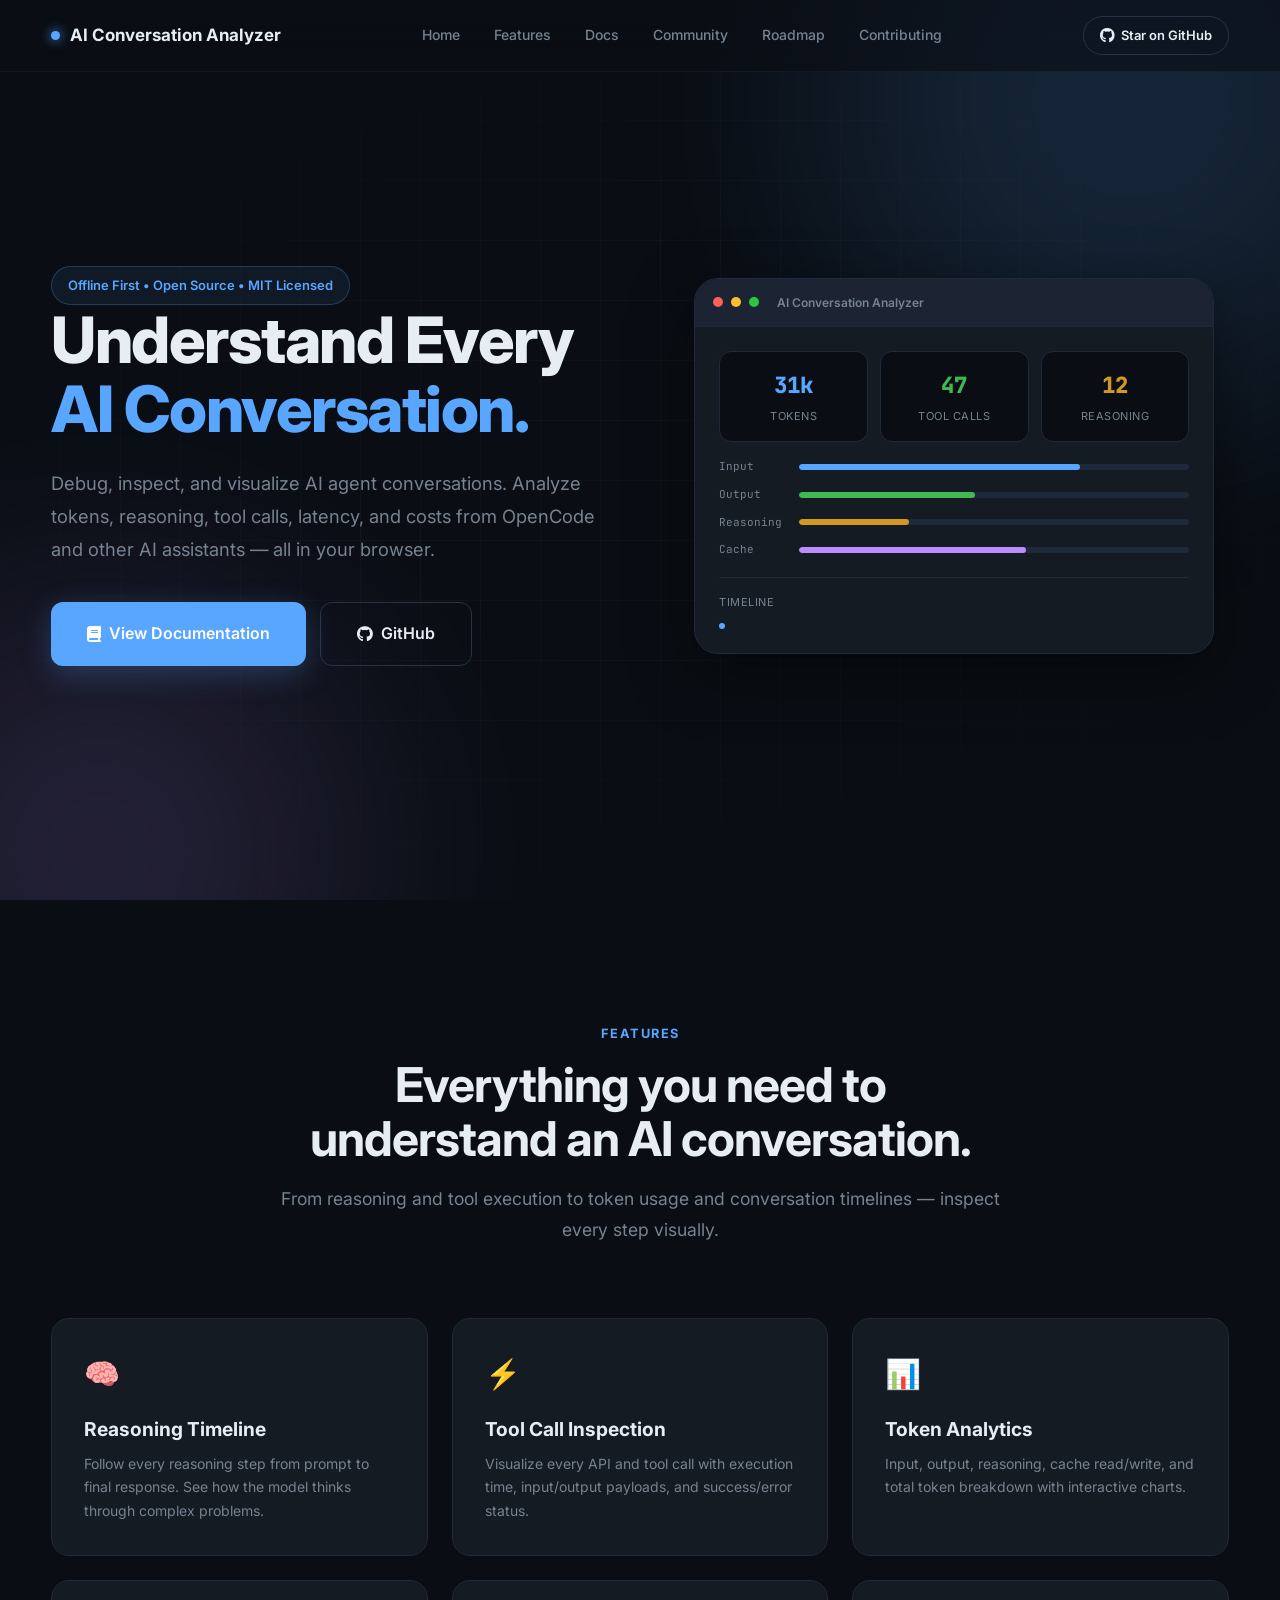
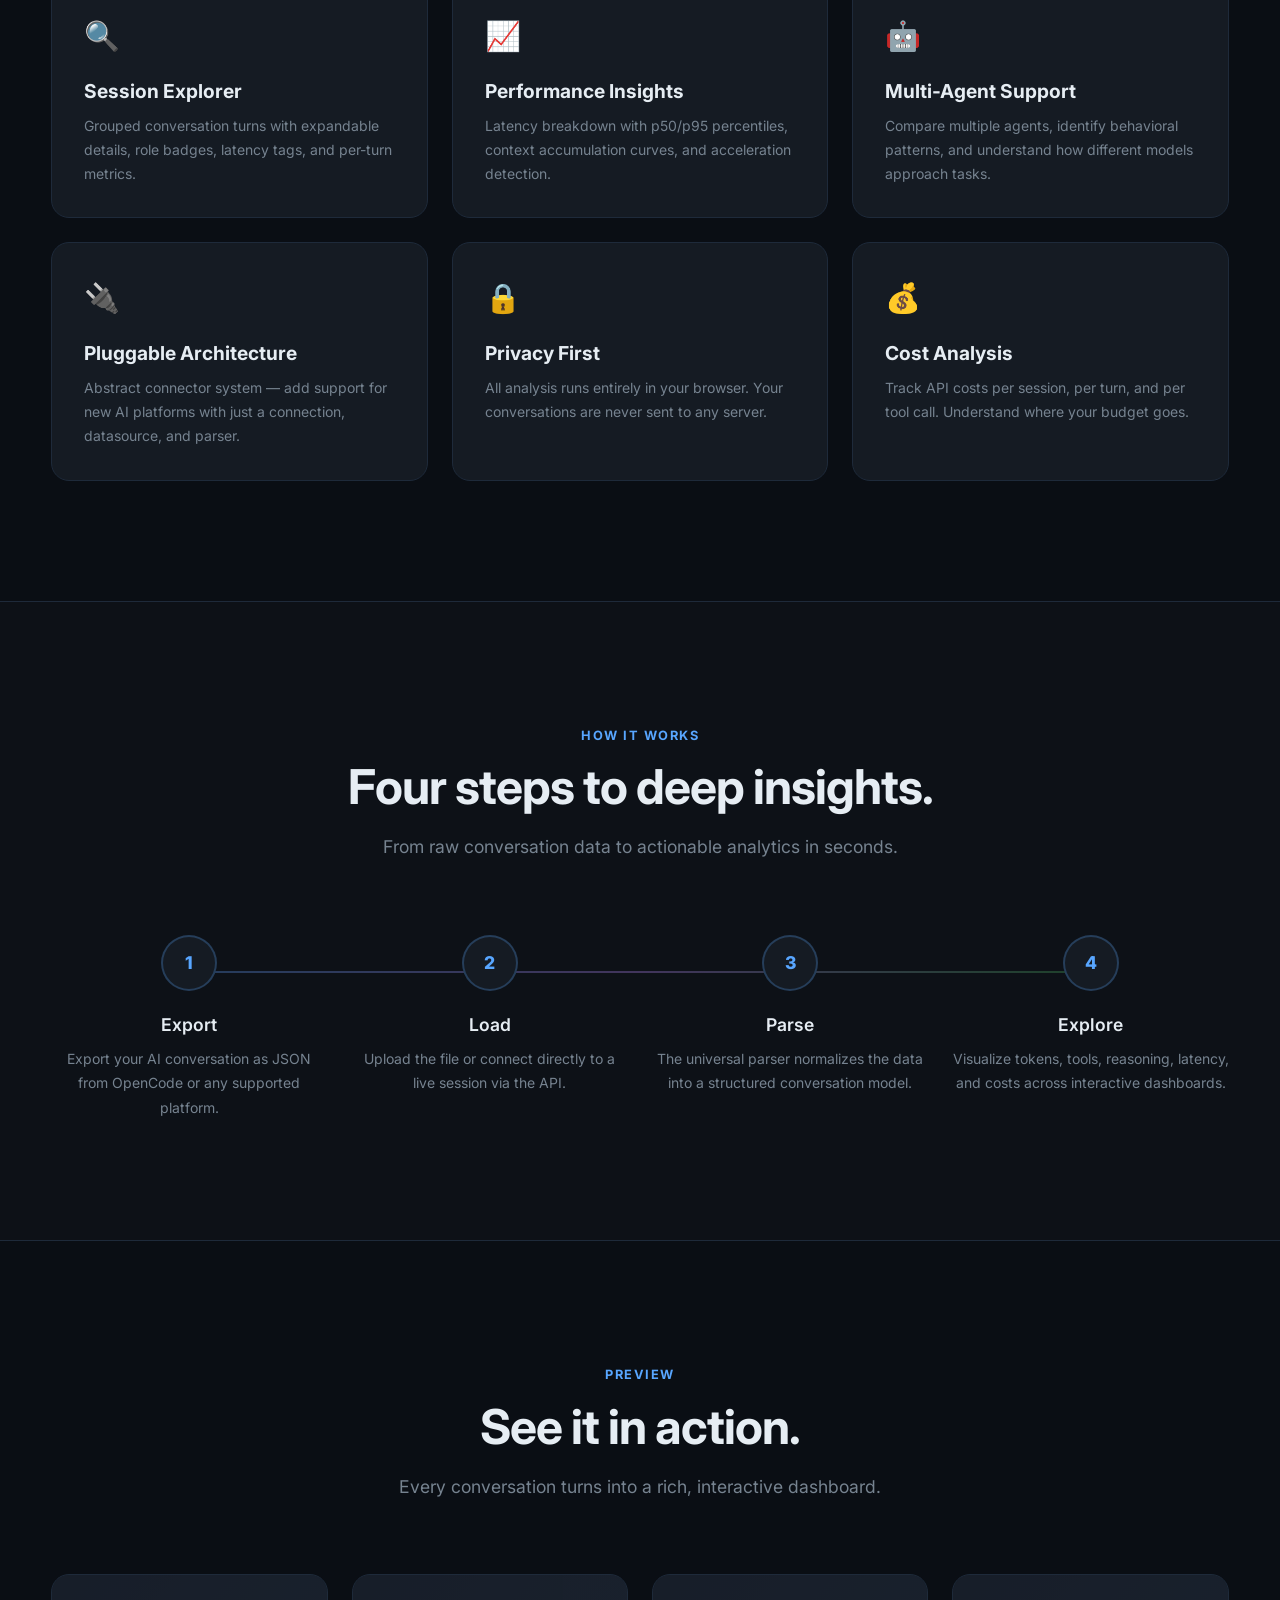
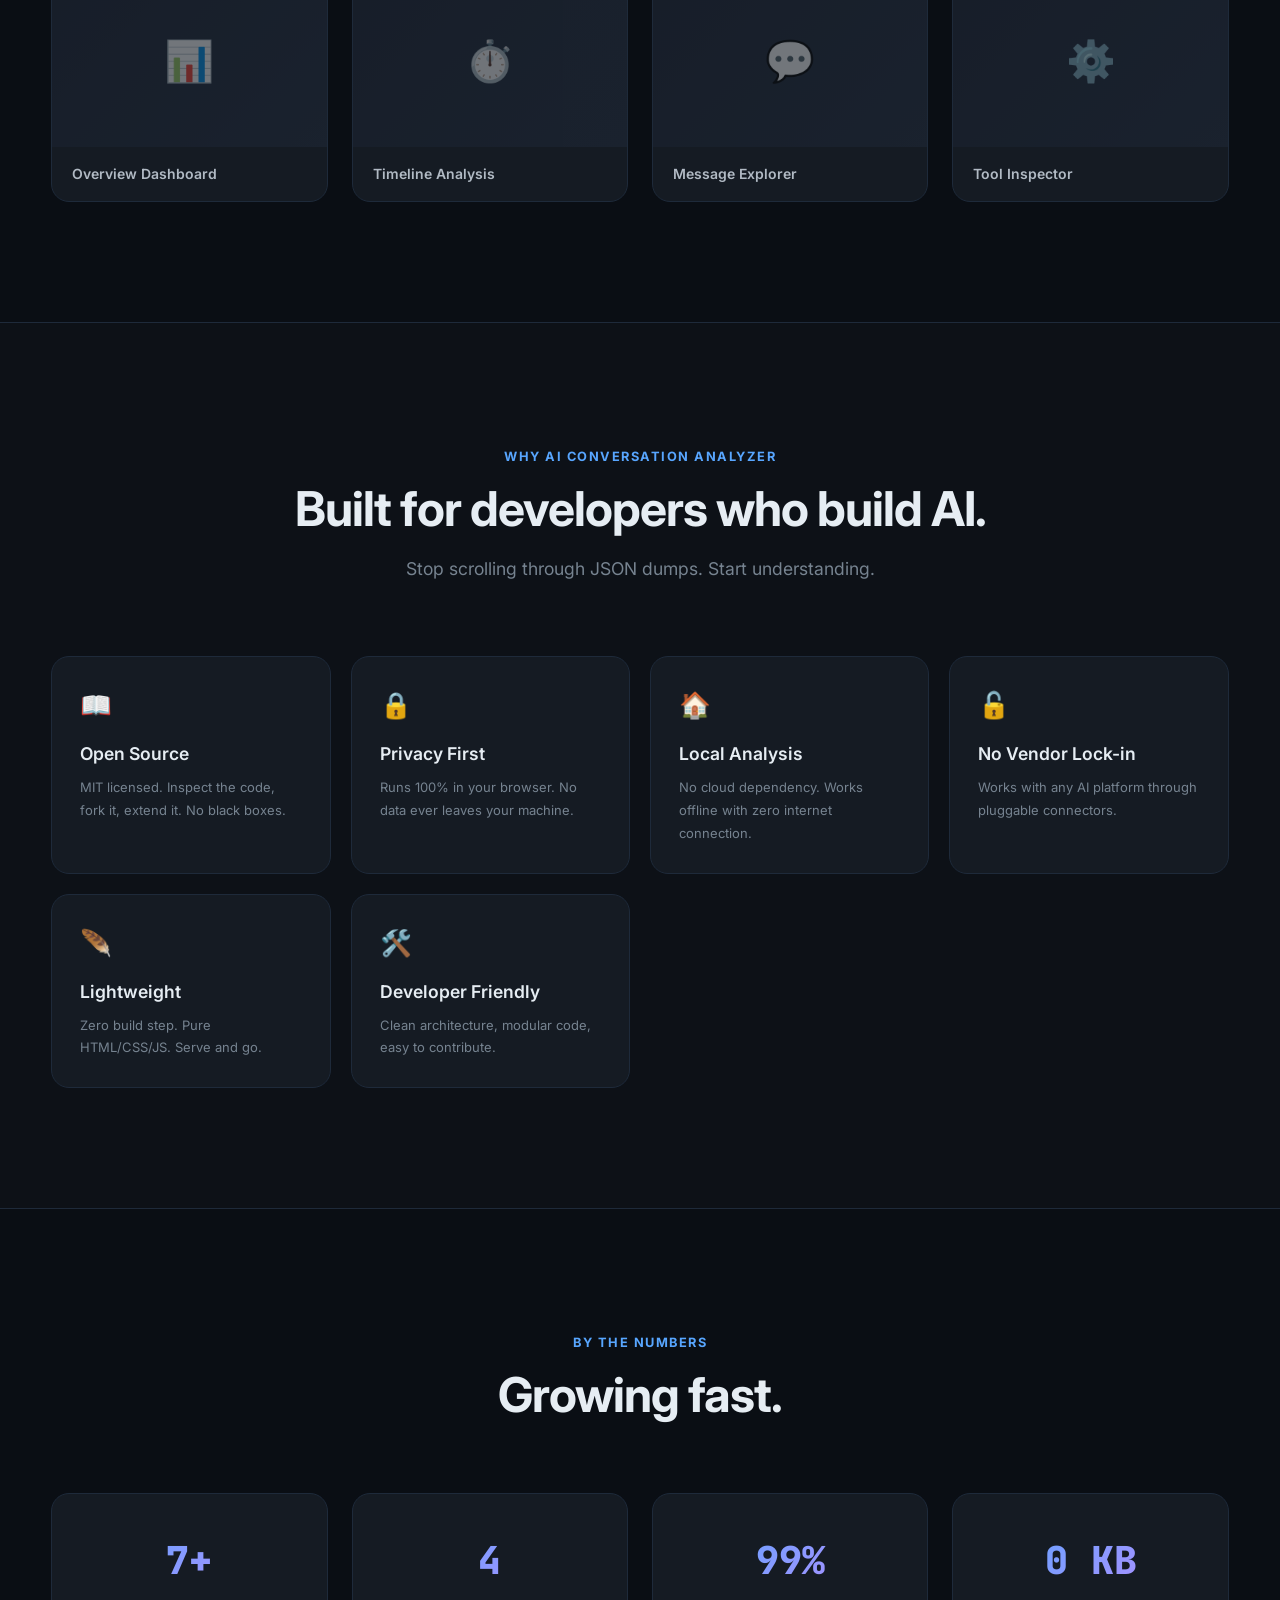
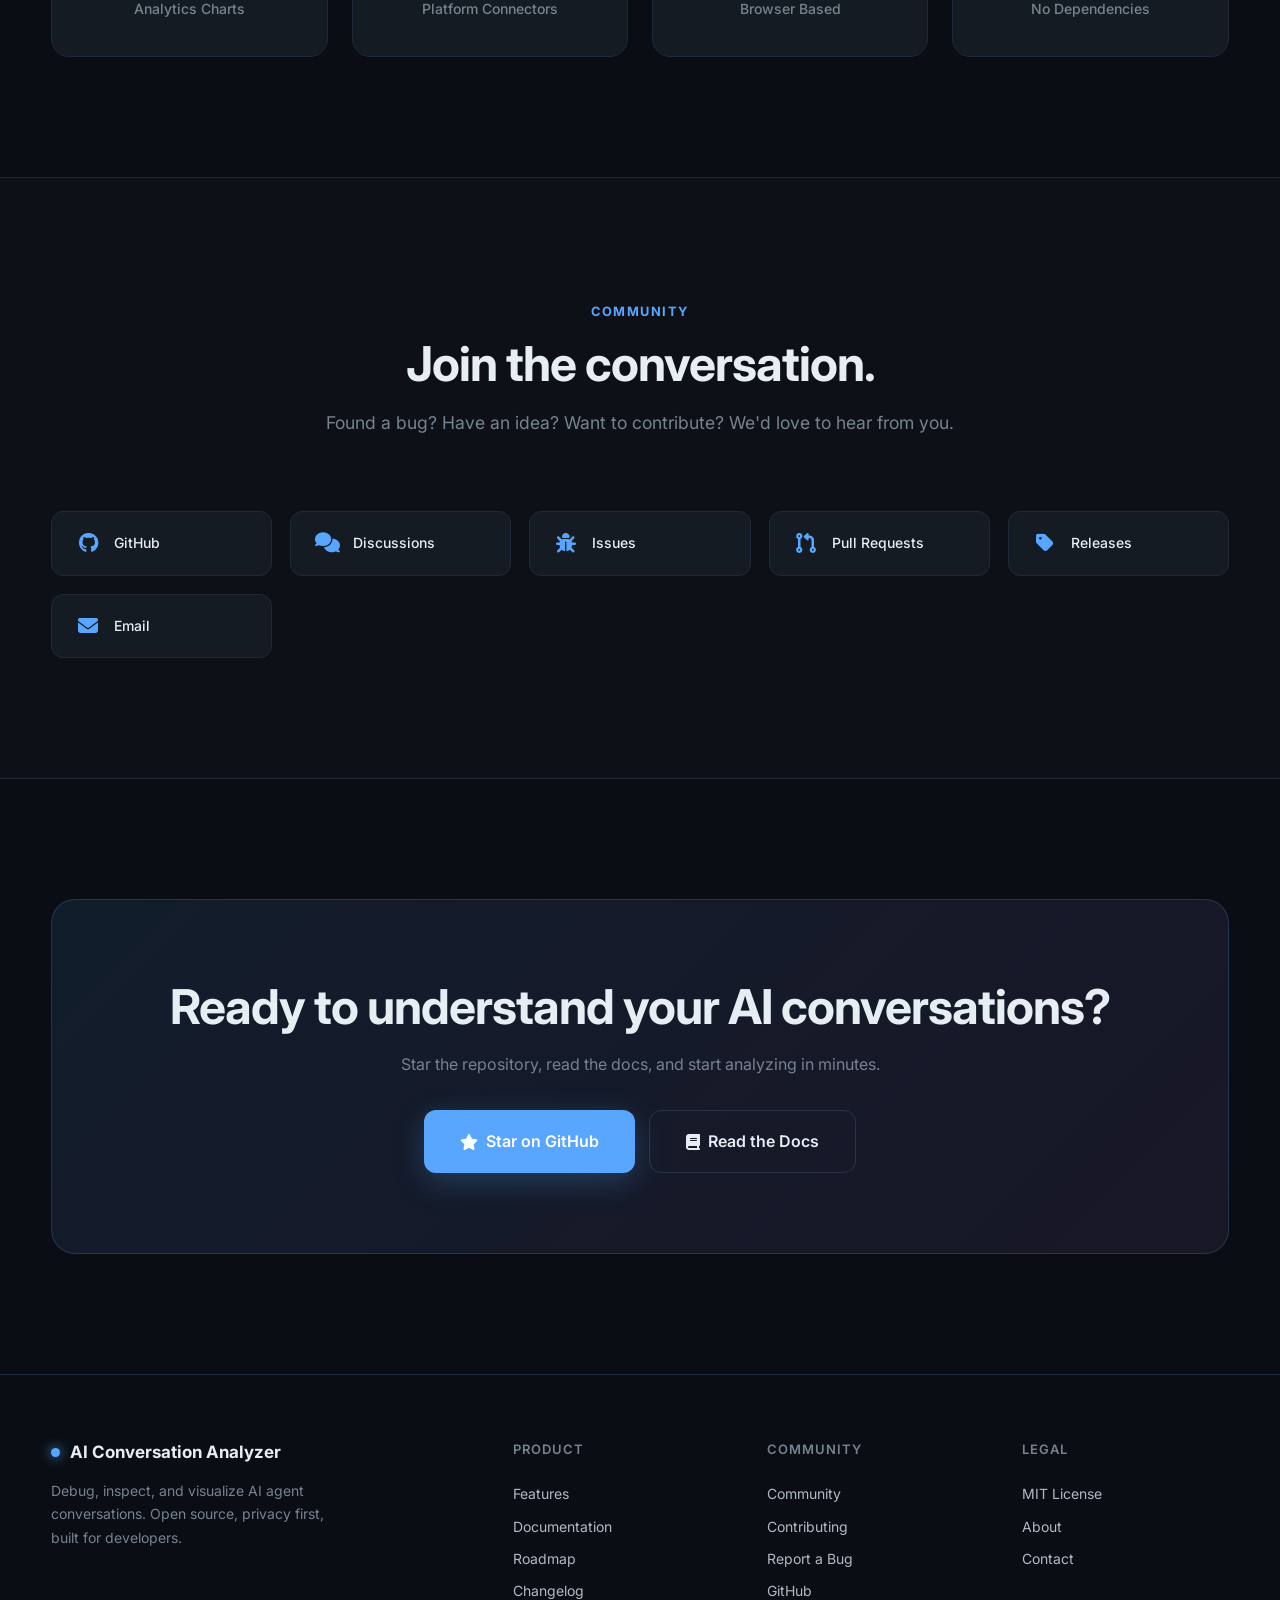
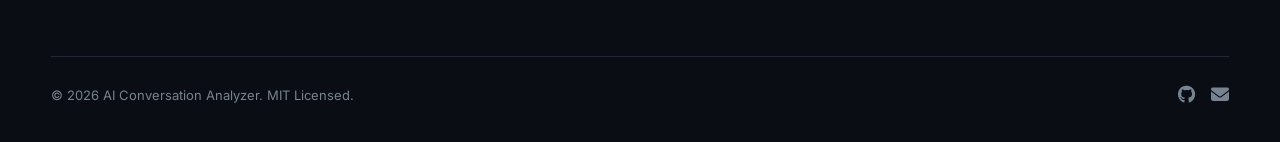
==== index.html @ e428c114 "Initial commit" ====
<!DOCTYPE html>
<html lang="en">
<head>
    <meta charset="UTF-8">
    <meta name="viewport" content="width=device-width, initial-scale=1.0">
    <title>AI Conversation Analyzer — Understand Every AI Conversation</title>
    <meta name="description" content="Debug, inspect, and visualize AI agent conversations. Analyze tokens, reasoning, tool calls, latency, and costs from OpenCode and other AI agents.">
    <meta name="keywords" content="AI, conversation, analyzer, LLM, agent, debugging, visualization, tokens, reasoning, tools, OpenCode">
    <meta property="og:title" content="AI Conversation Analyzer">
    <meta property="og:description" content="Debug, inspect, and visualize AI agent conversations.">
    <meta property="og:type" content="website">
    <meta name="twitter:card" content="summary_large_image">
    <link rel="preconnect" href="https://fonts.googleapis.com">
    <link rel="preconnect" href="https://fonts.gstatic.com" crossorigin>
    <link href="https://fonts.googleapis.com/css2?family=Inter:wght@300;400;500;600;700;800&family=JetBrains+Mono:wght@400;500;600&display=swap" rel="stylesheet">
    <link rel="stylesheet" href="https://cdnjs.cloudflare.com/ajax/libs/font-awesome/6.7.2/css/all.min.css">
    <link rel="stylesheet" href="style.css">
</head>
<body>

    <!-- Background Effects -->
    <div class="bg-effects">
        <div class="bg-grid"></div>
        <div class="bg-glow bg-glow-1"></div>
        <div class="bg-glow bg-glow-2"></div>
    </div>

    <!-- Navigation -->
    <header class="navbar">
        <div class="container nav-inner">
            <a href="index" class="nav-brand">
                <span class="nav-brand-dot"></span>
                AI Conversation Analyzer
            </a>
            <nav class="nav-links">
                <a href="index">Home</a>
                <a href="features">Features</a>
                <a href="docs">Docs</a>
                <a href="community">Community</a>
                <a href="roadmap">Roadmap</a>
                <a href="contributing">Contributing</a>
            </nav>
            <div class="nav-right">
                <a class="btn-github desktop" href="https://github.com/Conversation-analyzer" target="_blank">
                    <i class="fa-brands fa-github"></i> Star on GitHub
                </a>
                <button class="nav-toggle" aria-expanded="false" aria-label="Toggle menu">
                    <span></span><span></span><span></span>
                </button>
            </div>
        </div>
    </header>

    <!-- Hero Section -->
    <section class="hero-section">
        <div class="container">
            <div class="hero-grid">
                <div class="hero-content">
                    <span class="badge">Offline First &bull; Open Source &bull; MIT Licensed</span>
                    <h1>
                        Understand Every
                        <span>AI Conversation.</span>
                    </h1>
                    <p>
                        Debug, inspect, and visualize AI agent conversations.
                        Analyze tokens, reasoning, tool calls, latency, and costs
                        from OpenCode and other AI assistants — all in your browser.
                    </p>
                    <div class="hero-buttons">
                        <a class="btn btn-primary btn-lg" href="docs">
                            <i class="fa-solid fa-book"></i> View Documentation
                        </a>
                        <a class="btn btn-secondary btn-lg" href="https://github.com/Conversation-analyzer" target="_blank">
                            <i class="fa-brands fa-github"></i> GitHub
                        </a>
                    </div>
                </div>
                <div class="hero-visual">
                    <div class="mock-dashboard">
                        <div class="mock-titlebar">
                            <span class="mock-dot r"></span>
                            <span class="mock-dot y"></span>
                            <span class="mock-dot g"></span>
                            <span class="mock-titlebar-text">AI Conversation Analyzer</span>
                        </div>
                        <div class="mock-body">
                            <div class="mock-stat-row">
                                <div class="mock-stat">
                                    <div class="mock-stat-value blue" data-count="31" data-suffix="k">0</div>
                                    <div class="mock-stat-label">Tokens</div>
                                </div>
                                <div class="mock-stat">
                                    <div class="mock-stat-value green" data-count="47" data-suffix="">0</div>
                                    <div class="mock-stat-label">Tool Calls</div>
                                </div>
                                <div class="mock-stat">
                                    <div class="mock-stat-value amber" data-count="12" data-suffix="">0</div>
                                    <div class="mock-stat-label">Reasoning</div>
                                </div>
                            </div>
                            <div class="mock-bars">
                                <div class="mock-bar-row">
                                    <span class="mock-bar-label">Input</span>
                                    <div class="mock-bar-track"><div class="mock-bar-fill blue" data-width="72%"></div></div>
                                </div>
                                <div class="mock-bar-row">
                                    <span class="mock-bar-label">Output</span>
                                    <div class="mock-bar-track"><div class="mock-bar-fill green" data-width="45%"></div></div>
                                </div>
                                <div class="mock-bar-row">
                                    <span class="mock-bar-label">Reasoning</span>
                                    <div class="mock-bar-track"><div class="mock-bar-fill amber" data-width="28%"></div></div>
                                </div>
                                <div class="mock-bar-row">
                                    <span class="mock-bar-label">Cache</span>
                                    <div class="mock-bar-track"><div class="mock-bar-fill purple" data-width="58%"></div></div>
                                </div>
                            </div>
                            <div class="mock-timeline">
                                <div class="mock-timeline-title">Timeline</div>
                                <div class="mock-timeline-items">
                                    <div class="mock-timeline-item"><span class="mock-timeline-dot blue"></span> <span data-rotate></span></div>
                                </div>
                            </div>
                        </div>
                    </div>
                </div>
            </div>
        </div>
    </section>

    <!-- Features Section -->
    <section class="section" id="features">
        <div class="container">
            <div class="section-header reveal">
                <span class="section-label">Features</span>
                <h2>Everything you need to understand an AI conversation.</h2>
                <p>From reasoning and tool execution to token usage and conversation timelines — inspect every step visually.</p>
            </div>
            <div class="feature-grid">
                <div class="feature-card reveal">
                    <span class="feature-card-icon">🧠</span>
                    <h3>Reasoning Timeline</h3>
                    <p>Follow every reasoning step from prompt to final response. See how the model thinks through complex problems.</p>
                </div>
                <div class="feature-card reveal reveal-delay-1">
                    <span class="feature-card-icon">⚡</span>
                    <h3>Tool Call Inspection</h3>
                    <p>Visualize every API and tool call with execution time, input/output payloads, and success/error status.</p>
                </div>
                <div class="feature-card reveal reveal-delay-2">
                    <span class="feature-card-icon">📊</span>
                    <h3>Token Analytics</h3>
                    <p>Input, output, reasoning, cache read/write, and total token breakdown with interactive charts.</p>
                </div>
                <div class="feature-card reveal">
                    <span class="feature-card-icon">🔍</span>
                    <h3>Session Explorer</h3>
                    <p>Grouped conversation turns with expandable details, role badges, latency tags, and per-turn metrics.</p>
                </div>
                <div class="feature-card reveal reveal-delay-1">
                    <span class="feature-card-icon">📈</span>
                    <h3>Performance Insights</h3>
                    <p>Latency breakdown with p50/p95 percentiles, context accumulation curves, and acceleration detection.</p>
                </div>
                <div class="feature-card reveal reveal-delay-2">
                    <span class="feature-card-icon">🤖</span>
                    <h3>Multi-Agent Support</h3>
                    <p>Compare multiple agents, identify behavioral patterns, and understand how different models approach tasks.</p>
                </div>
                <div class="feature-card reveal">
                    <span class="feature-card-icon">🔌</span>
                    <h3>Pluggable Architecture</h3>
                    <p>Abstract connector system — add support for new AI platforms with just a connection, datasource, and parser.</p>
                </div>
                <div class="feature-card reveal reveal-delay-1">
                    <span class="feature-card-icon">🔒</span>
                    <h3>Privacy First</h3>
                    <p>All analysis runs entirely in your browser. Your conversations are never sent to any server.</p>
                </div>
                <div class="feature-card reveal reveal-delay-2">
                    <span class="feature-card-icon">💰</span>
                    <h3>Cost Analysis</h3>
                    <p>Track API costs per session, per turn, and per tool call. Understand where your budget goes.</p>
                </div>
            </div>
        </div>
    </section>

    <!-- How It Works -->
    <section class="section section-alt">
        <div class="container">
            <div class="section-header reveal">
                <span class="section-label">How It Works</span>
                <h2>Four steps to deep insights.</h2>
                <p>From raw conversation data to actionable analytics in seconds.</p>
            </div>
            <div class="steps reveal">
                <div class="step">
                    <div class="step-number">1</div>
                    <h4>Export</h4>
                    <p>Export your AI conversation as JSON from OpenCode or any supported platform.</p>
                </div>
                <div class="step">
                    <div class="step-number">2</div>
                    <h4>Load</h4>
                    <p>Upload the file or connect directly to a live session via the API.</p>
                </div>
                <div class="step">
                    <div class="step-number">3</div>
                    <h4>Parse</h4>
                    <p>The universal parser normalizes the data into a structured conversation model.</p>
                </div>
                <div class="step">
                    <div class="step-number">4</div>
                    <h4>Explore</h4>
                    <p>Visualize tokens, tools, reasoning, latency, and costs across interactive dashboards.</p>
                </div>
            </div>
        </div>
    </section>

    <!-- Screenshots -->
    <section class="section">
        <div class="container">
            <div class="section-header reveal">
                <span class="section-label">Preview</span>
                <h2>See it in action.</h2>
                <p>Every conversation turns into a rich, interactive dashboard.</p>
            </div>
            <div class="screenshot-grid reveal">
                <div class="screenshot-card">
                    <div class="screenshot-placeholder">📊</div>
                    <div class="screenshot-caption">Overview Dashboard</div>
                </div>
                <div class="screenshot-card">
                    <div class="screenshot-placeholder">⏱️</div>
                    <div class="screenshot-caption">Timeline Analysis</div>
                </div>
                <div class="screenshot-card">
                    <div class="screenshot-placeholder">💬</div>
                    <div class="screenshot-caption">Message Explorer</div>
                </div>
                <div class="screenshot-card">
                    <div class="screenshot-placeholder">⚙️</div>
                    <div class="screenshot-caption">Tool Inspector</div>
                </div>
            </div>
        </div>
    </section>

    <!-- Why Section -->
    <section class="section section-alt">
        <div class="container">
            <div class="section-header reveal">
                <span class="section-label">Why AI Conversation Analyzer</span>
                <h2>Built for developers who build AI.</h2>
                <p>Stop scrolling through JSON dumps. Start understanding.</p>
            </div>
            <div class="comparison-grid reveal">
                <div class="comparison-card">
                    <span class="comparison-icon">📖</span>
                    <h4>Open Source</h4>
                    <p>MIT licensed. Inspect the code, fork it, extend it. No black boxes.</p>
                </div>
                <div class="comparison-card">
                    <span class="comparison-icon">🔒</span>
                    <h4>Privacy First</h4>
                    <p>Runs 100% in your browser. No data ever leaves your machine.</p>
                </div>
                <div class="comparison-card">
                    <span class="comparison-icon">🏠</span>
                    <h4>Local Analysis</h4>
                    <p>No cloud dependency. Works offline with zero internet connection.</p>
                </div>
                <div class="comparison-card">
                    <span class="comparison-icon">🔓</span>
                    <h4>No Vendor Lock-in</h4>
                    <p>Works with any AI platform through pluggable connectors.</p>
                </div>
                <div class="comparison-card">
                    <span class="comparison-icon">🪶</span>
                    <h4>Lightweight</h4>
                    <p>Zero build step. Pure HTML/CSS/JS. Serve and go.</p>
                </div>
                <div class="comparison-card">
                    <span class="comparison-icon">🛠️</span>
                    <h4>Developer Friendly</h4>
                    <p>Clean architecture, modular code, easy to contribute.</p>
                </div>
            </div>
        </div>
    </section>

    <!-- Statistics -->
    <section class="section">
        <div class="container">
            <div class="section-header reveal">
                <span class="section-label">By The Numbers</span>
                <h2>Growing fast.</h2>
            </div>
            <div class="grid-4 reveal">
                <div class="stat-card">
                    <div class="stat-value" data-count="8" data-suffix="+">0</div>
                    <div class="stat-label">Analytics Charts</div>
                </div>
                <div class="stat-card">
                    <div class="stat-value" data-count="5" data-suffix="">0</div>
                    <div class="stat-label">Platform Connectors</div>
                </div>
                <div class="stat-card">
                    <div class="stat-value" data-count="100" data-suffix="%">0</div>
                    <div class="stat-label">Browser Based</div>
                </div>
                <div class="stat-card">
                    <div class="stat-value" data-count="0" data-suffix=" KB">0</div>
                    <div class="stat-label">No Dependencies</div>
                </div>
            </div>
        </div>
    </section>

    <!-- Community -->
    <section class="section section-alt" id="community">
        <div class="container">
            <div class="section-header reveal">
                <span class="section-label">Community</span>
                <h2>Join the conversation.</h2>
                <p>Found a bug? Have an idea? Want to contribute? We'd love to hear from you.</p>
            </div>
            <div class="community-grid reveal">
                <a class="community-card" href="https://github.com/Conversation-analyzer" target="_blank">
                    <i class="fa-brands fa-github"></i>
                    <span>GitHub</span>
                </a>
                <a class="community-card" href="https://github.com/Conversation-analyzer/discussions" target="_blank">
                    <i class="fa-solid fa-comments"></i>
                    <span>Discussions</span>
                </a>
                <a class="community-card" href="https://github.com/Conversation-analyzer/issues" target="_blank">
                    <i class="fa-solid fa-bug"></i>
                    <span>Issues</span>
                </a>
                <a class="community-card" href="https://github.com/Conversation-analyzer/pulls" target="_blank">
                    <i class="fa-solid fa-code-pull-request"></i>
                    <span>Pull Requests</span>
                </a>
                <a class="community-card" href="https://github.com/Conversation-analyzer/releases" target="_blank">
                    <i class="fa-solid fa-tag"></i>
                    <span>Releases</span>
                </a>
                <a class="community-card" href="mailto:chnrndr3@email.com">
                    <i class="fa-solid fa-envelope"></i>
                    <span>Email</span>
                </a>
            </div>
        </div>
    </section>

    <!-- CTA -->
    <section class="section">
        <div class="container">
            <div class="cta-banner reveal">
                <h2>Ready to understand your AI conversations?</h2>
                <p>Star the repository, read the docs, and start analyzing in minutes.</p>
                <div class="cta-buttons">
                    <a class="btn btn-primary btn-lg" href="https://github.com/Conversation-analyzer" target="_blank">
                        <i class="fa-solid fa-star"></i> Star on GitHub
                    </a>
                    <a class="btn btn-secondary btn-lg" href="docs">
                        <i class="fa-solid fa-book"></i> Read the Docs
                    </a>
                </div>
            </div>
        </div>
    </section>

    <!-- Footer -->
    <footer class="footer">
        <div class="container">
            <div class="footer-grid">
                <div class="footer-brand">
                    <div class="nav-brand">
                        <span class="nav-brand-dot"></span>
                        AI Conversation Analyzer
                    </div>
                    <p>Debug, inspect, and visualize AI agent conversations. Open source, privacy first, built for developers.</p>
                </div>
                <div class="footer-col">
                    <h4>Product</h4>
                    <a href="features">Features</a>
                    <a href="docs">Documentation</a>
                    <a href="roadmap">Roadmap</a>
                    <a href="changelog">Changelog</a>
                </div>
                <div class="footer-col">
                    <h4>Community</h4>
                    <a href="community">Community</a>
                    <a href="contributing">Contributing</a>
                    <a href="https://github.com/Conversation-analyzer/issues" target="_blank">Report a Bug</a>
                    <a href="https://github.com/Conversation-analyzer" target="_blank">GitHub</a>
                </div>
                <div class="footer-col">
                    <h4>Legal</h4>
                    <a href="https://github.com/Conversation-analyzer/blob/main/LICENSE" target="_blank">MIT License</a>
                    <a href="about">About</a>
                    <a href="mailto:chnrndr3@email.com">Contact</a>
                </div>
            </div>
            <div class="footer-bottom">
                <span>&copy; 2026 AI Conversation Analyzer. MIT Licensed.</span>
                <div class="footer-socials">
                    <a href="https://github.com/Conversation-analyzer" target="_blank" aria-label="GitHub"><i class="fa-brands fa-github"></i></a>
                    <a href="mailto:chnrndr3@email.com" aria-label="Email"><i class="fa-solid fa-envelope"></i></a>
                </div>
            </div>
        </div>
    </footer>

    <script src="script.js"></script>
</body>
</html>
---- style.css ----
/* ==========================================================================
   AI Conversation Analyzer — Design System & Styles
   ========================================================================== */

/* ===========================
   CSS Variables / Design Tokens
   =========================== */

:root {
    --bg: #0a0e14;
    --bg-2: #0d1117;
    --surface: #151b23;
    --surface-2: #1c2333;
    --surface-3: #232d3f;
    --border: #2a3346;
    --border-light: #1e2a3a;
    --text: #e6edf3;
    --text-secondary: #b1bac4;
    --muted: #768390;
    --muted-dim: #484f58;
    --primary: #58a6ff;
    --primary-hover: #79c0ff;
    --primary-bg: rgba(88, 166, 255, 0.08);
    --primary-border: rgba(88, 166, 255, 0.25);
    --green: #3fb950;
    --green-bg: rgba(63, 185, 80, 0.08);
    --amber: #d29922;
    --amber-bg: rgba(210, 153, 34, 0.08);
    --red: #f85149;
    --red-bg: rgba(248, 81, 73, 0.08);
    --purple: #bc8cff;
    --purple-bg: rgba(188, 140, 255, 0.08);
    --radius-sm: 8px;
    --radius: 12px;
    --radius-lg: 18px;
    --radius-xl: 24px;
    --shadow-sm: 0 2px 8px rgba(0, 0, 0, 0.3);
    --shadow: 0 8px 30px rgba(0, 0, 0, 0.35);
    --shadow-lg: 0 20px 60px rgba(0, 0, 0, 0.5);
    --container: 1200px;
    --nav-height: 72px;
    --transition: 0.25s ease;
    --font-sans: 'Inter', -apple-system, BlinkMacSystemFont, 'Segoe UI', sans-serif;
    --font-mono: 'JetBrains Mono', 'Fira Code', monospace;
}

/* ===========================
   Reset & Base
   =========================== */

*, *::before, *::after {
    margin: 0;
    padding: 0;
    box-sizing: border-box;
}

html {
    scroll-behavior: smooth;
    scroll-padding-top: calc(var(--nav-height) + 20px);
}

body {
    background: var(--bg);
    color: var(--text);
    font-family: var(--font-sans);
    line-height: 1.6;
    overflow-x: hidden;
    -webkit-font-smoothing: antialiased;
    -moz-osx-font-smoothing: grayscale;
}

a { color: inherit; text-decoration: none; }
button { font: inherit; cursor: pointer; }
img { max-width: 100%; display: block; }
ul, ol { list-style: none; }

.container {
    width: min(var(--container), 92%);
    margin: 0 auto;
}

/* ===========================
   Typography
   =========================== */

h1 { font-size: clamp(2.2rem, 5vw, 4rem); line-height: 1.08; letter-spacing: -1.5px; font-weight: 800; }
h2 { font-size: clamp(1.8rem, 4vw, 3rem); line-height: 1.12; letter-spacing: -1px; font-weight: 700; }
h3 { font-size: 1.35rem; line-height: 1.3; font-weight: 700; }
h4 { font-size: 1.1rem; font-weight: 600; }

p { color: var(--text-secondary); line-height: 1.75; }

.text-muted { color: var(--muted); }
.text-primary { color: var(--primary); }
.text-center { text-align: center; }
.text-sm { font-size: 0.9rem; }
.text-mono { font-family: var(--font-mono); }
.font-medium { font-weight: 500; }

/* ===========================
   Background Effects
   =========================== */

.bg-effects {
    position: fixed;
    inset: 0;
    z-index: -10;
    overflow: hidden;
    pointer-events: none;
}

.bg-grid {
    position: absolute;
    inset: 0;
    background-image:
        linear-gradient(rgba(255, 255, 255, 0.025) 1px, transparent 1px),
        linear-gradient(90deg, rgba(255, 255, 255, 0.025) 1px, transparent 1px);
    background-size: 60px 60px;
    mask-image: radial-gradient(ellipse at center, white 30%, transparent 80%);
}

.bg-glow {
    position: absolute;
    border-radius: 50%;
    filter: blur(120px);
    opacity: 0.15;
}

.bg-glow-1 {
    width: 600px;
    height: 600px;
    background: var(--primary);
    top: -200px;
    right: -150px;
}

.bg-glow-2 {
    width: 500px;
    height: 500px;
    background: var(--purple);
    bottom: -200px;
    left: -150px;
}

.bg-glow-3 {
    width: 400px;
    height: 400px;
    background: var(--green);
    top: 50%;
    left: 50%;
    transform: translate(-50%, -50%);
    opacity: 0.08;
}

/* ===========================
   Navigation
   =========================== */

.navbar {
    position: fixed;
    top: 0;
    left: 0;
    width: 100%;
    height: var(--nav-height);
    z-index: 1000;
    backdrop-filter: blur(20px);
    -webkit-backdrop-filter: blur(20px);
    background: rgba(10, 14, 20, 0.6);
    border-bottom: 1px solid rgba(255, 255, 255, 0.04);
    transition: background var(--transition), border-color var(--transition);
}

.navbar.scrolled {
    background: rgba(10, 14, 20, 0.88);
    border-bottom-color: rgba(255, 255, 255, 0.08);
}

.nav-inner {
    height: 100%;
    display: flex;
    align-items: center;
    justify-content: space-between;
    gap: 20px;
}

.nav-brand {
    display: flex;
    align-items: center;
    gap: 10px;
    font-weight: 700;
    font-size: 17px;
    white-space: nowrap;
    flex-shrink: 0;
}

.nav-brand-dot {
    width: 9px;
    height: 9px;
    border-radius: 50%;
    background: var(--primary);
    box-shadow: 0 0 12px var(--primary);
}

.nav-links {
    display: flex;
    align-items: center;
    gap: 6px;
}

.nav-links a {
    padding: 8px 14px;
    border-radius: var(--radius-sm);
    color: var(--muted);
    font-size: 14px;
    font-weight: 500;
    transition: color var(--transition), background var(--transition);
}

.nav-links a:hover,
.nav-links a.active {
    color: var(--text);
    background: rgba(255, 255, 255, 0.04);
}

.nav-right {
    display: flex;
    align-items: center;
    gap: 10px;
    flex-shrink: 0;
}

.btn-github {
    display: inline-flex;
    align-items: center;
    gap: 6px;
    padding: 8px 16px;
    border-radius: 999px;
    border: 1px solid var(--border);
    background: transparent;
    color: var(--text);
    font-size: 13px;
    font-weight: 600;
    transition: all var(--transition);
    white-space: nowrap;
}

.btn-github:hover {
    background: var(--primary);
    border-color: var(--primary);
    color: #fff;
}

.btn-github i { font-size: 15px; }

.nav-toggle {
    display: none;
    flex-direction: column;
    justify-content: center;
    align-items: center;
    gap: 5px;
    width: 40px;
    height: 40px;
    border-radius: var(--radius-sm);
    border: 1px solid var(--border);
    background: transparent;
    flex-shrink: 0;
}

.nav-toggle span {
    display: block;
    width: 18px;
    height: 2px;
    background: var(--text);
    border-radius: 2px;
    transition: transform 0.3s, opacity 0.3s;
}

.nav-toggle[aria-expanded="true"] span:nth-child(1) { transform: translateY(7px) rotate(45deg); }
.nav-toggle[aria-expanded="true"] span:nth-child(2) { opacity: 0; }
.nav-toggle[aria-expanded="true"] span:nth-child(3) { transform: translateY(-7px) rotate(-45deg); }

/* ===========================
   Buttons
   =========================== */

.btn {
    display: inline-flex;
    align-items: center;
    justify-content: center;
    gap: 8px;
    padding: 14px 28px;
    border-radius: var(--radius);
    font-weight: 600;
    font-size: 15px;
    transition: all var(--transition);
    border: none;
    cursor: pointer;
    white-space: nowrap;
}

.btn-primary {
    position: relative;
    overflow: hidden;
    background: var(--primary);
    color: #fff;
    box-shadow: 0 8px 30px rgba(88, 166, 255, 0.25);
}

.btn-primary:hover {
    transform: translateY(-2px);
    background: var(--primary-hover);
    box-shadow: 0 12px 40px rgba(88, 166, 255, 0.35);
}

.btn-primary::after {
    content: "";
    position: absolute;
    width: 100px;
    height: 200%;
    left: -120px;
    top: -50%;
    background: rgba(255, 255, 255, 0.15);
    transform: rotate(25deg);
    transition: 0.6s;
}

.btn-primary:hover::after { left: 130%; }

.btn-secondary {
    background: transparent;
    border: 1px solid var(--border);
    color: var(--text);
}

.btn-secondary:hover {
    background: rgba(255, 255, 255, 0.04);
    border-color: var(--primary);
    transform: translateY(-2px);
}

.btn-sm { padding: 10px 18px; font-size: 13px; border-radius: var(--radius-sm); }
.btn-lg { padding: 18px 36px; font-size: 16px; }
.btn-icon { font-size: 16px; }

/* ===========================
   Cards
   =========================== */

.card {
    background: var(--surface);
    border: 1px solid var(--border-light);
    border-radius: var(--radius-lg);
    padding: 32px;
    transition: transform var(--transition), border-color var(--transition), box-shadow var(--transition);
}

.card:hover {
    border-color: var(--primary-border);
    transform: translateY(-4px);
    box-shadow: var(--shadow);
}

.card-header {
    display: flex;
    align-items: center;
    gap: 14px;
    margin-bottom: 18px;
}

.card-icon {
    width: 44px;
    height: 44px;
    border-radius: var(--radius);
    display: flex;
    align-items: center;
    justify-content: center;
    font-size: 20px;
    flex-shrink: 0;
}

.card-icon.blue { background: var(--primary-bg); border: 1px solid var(--primary-border); }
.card-icon.green { background: var(--green-bg); border: 1px solid rgba(63, 185, 80, 0.25); }
.card-icon.amber { background: var(--amber-bg); border: 1px solid rgba(210, 153, 34, 0.25); }
.card-icon.purple { background: var(--purple-bg); border: 1px solid rgba(188, 140, 255, 0.25); }
.card-icon.red { background: var(--red-bg); border: 1px solid rgba(248, 81, 73, 0.25); }

.card h3 { margin-bottom: 10px; }
.card p { font-size: 14px; color: var(--muted); line-height: 1.7; }

/* ===========================
   Badge / Tag / Pill
   =========================== */

.badge {
    display: inline-flex;
    align-items: center;
    gap: 6px;
    padding: 8px 16px;
    border-radius: 999px;
    font-size: 13px;
    font-weight: 600;
    border: 1px solid var(--primary-border);
    background: var(--primary-bg);
    color: var(--primary);
}

.tag {
    display: inline-block;
    padding: 4px 10px;
    border-radius: 999px;
    font-size: 11px;
    font-weight: 600;
    text-transform: uppercase;
    letter-spacing: 0.5px;
}

.tag-green { background: var(--green-bg); color: var(--green); border: 1px solid rgba(63, 185, 80, 0.3); }
.tag-amber { background: var(--amber-bg); color: var(--amber); border: 1px solid rgba(210, 153, 34, 0.3); }
.tag-blue { background: var(--primary-bg); color: var(--primary); border: 1px solid var(--primary-border); }
.tag-purple { background: var(--purple-bg); color: var(--purple); border: 1px solid rgba(188, 140, 255, 0.3); }
.tag-muted { background: rgba(255, 255, 255, 0.04); color: var(--muted); border: 1px solid var(--border); }

/* ===========================
   Section Layout
   =========================== */

.section {
    padding: 120px 0;
}

.section-header {
    max-width: 720px;
    margin: 0 auto 72px;
    text-align: center;
}

.section-header .badge { margin-bottom: 20px; }

.section-header h2 {
    margin-bottom: 18px;
}

.section-header p {
    font-size: 1.1rem;
    color: var(--muted);
}

.section-label {
    display: inline-block;
    color: var(--primary);
    font-weight: 700;
    font-size: 0.8rem;
    letter-spacing: 1.5px;
    text-transform: uppercase;
    margin-bottom: 14px;
}

.section-alt {
    background: var(--bg-2);
    border-top: 1px solid var(--border-light);
    border-bottom: 1px solid var(--border-light);
}

.divider {
    height: 1px;
    background: var(--border-light);
    margin: 0;
    border: none;
}

/* ===========================
   Grid Layouts
   =========================== */

.grid-2 { display: grid; grid-template-columns: repeat(2, 1fr); gap: 24px; }
.grid-3 { display: grid; grid-template-columns: repeat(3, 1fr); gap: 24px; }
.grid-4 { display: grid; grid-template-columns: repeat(4, 1fr); gap: 24px; }
.grid-auto { display: grid; grid-template-columns: repeat(auto-fit, minmax(280px, 1fr)); gap: 24px; }

/* ===========================
   Hero (Home)
   =========================== */

.hero-section {
    min-height: 100vh;
    display: flex;
    align-items: center;
    padding-top: calc(var(--nav-height) + 40px);
    padding-bottom: 80px;
    position: relative;
}

.hero-grid {
    display: grid;
    grid-template-columns: 1fr 1fr;
    gap: 80px;
    align-items: center;
}

.hero-content { animation: fadeUp 0.8s ease both; }

.hero-content h1 span { display: block; color: var(--primary); }

.hero-content > p {
    max-width: 560px;
    font-size: 1.15rem;
    line-height: 1.8;
    margin-top: 24px;
    color: var(--muted);
}

.hero-buttons {
    display: flex;
    gap: 14px;
    margin-top: 36px;
    flex-wrap: wrap;
}

.hero-visual {
    display: flex;
    justify-content: center;
    animation: fadeUp 0.8s ease 0.2s both;
}

/* Dashboard Mock */
.mock-dashboard {
    width: 100%;
    max-width: 520px;
    border-radius: var(--radius-xl);
    overflow: hidden;
    background: var(--surface);
    border: 1px solid var(--border-light);
    box-shadow: var(--shadow-lg);
}

.mock-titlebar {
    display: flex;
    align-items: center;
    gap: 8px;
    padding: 14px 18px;
    background: var(--surface-2);
    border-bottom: 1px solid var(--border-light);
}

.mock-dot { width: 10px; height: 10px; border-radius: 50%; }
.mock-dot.r { background: #ff5f57; }
.mock-dot.y { background: #febc2e; }
.mock-dot.g { background: #28c840; }

.mock-titlebar-text {
    margin-left: 10px;
    font-size: 12px;
    font-weight: 600;
    color: var(--muted);
}

.mock-body { padding: 24px; }

.mock-stat-row {
    display: grid;
    grid-template-columns: repeat(3, 1fr);
    gap: 12px;
    margin-bottom: 16px;
}

.mock-stat {
    background: var(--bg);
    border: 1px solid var(--border-light);
    border-radius: var(--radius);
    padding: 16px;
    text-align: center;
}

.mock-stat-value {
    font-size: 1.4rem;
    font-weight: 800;
    font-family: var(--font-mono);
    margin-bottom: 4px;
}

.mock-stat-value.blue { color: var(--primary); }
.mock-stat-value.green { color: var(--green); }
.mock-stat-value.amber { color: var(--amber); }

.mock-stat-label {
    font-size: 11px;
    color: var(--muted);
    text-transform: uppercase;
    letter-spacing: 0.5px;
}

.mock-bars { margin-top: 16px; }

.mock-bar-row {
    display: flex;
    align-items: center;
    gap: 10px;
    margin-bottom: 10px;
}

.mock-bar-label {
    width: 70px;
    font-size: 11px;
    color: var(--muted);
    font-family: var(--font-mono);
    flex-shrink: 0;
}

.mock-bar-track {
    flex: 1;
    height: 6px;
    background: var(--border-light);
    border-radius: 999px;
    overflow: hidden;
}

.mock-bar-fill {
    height: 100%;
    border-radius: 999px;
    transition: width 1.5s ease;
}

.mock-bar-fill.blue { background: var(--primary); }
.mock-bar-fill.green { background: var(--green); }
.mock-bar-fill.amber { background: var(--amber); }
.mock-bar-fill.purple { background: var(--purple); }

.mock-timeline {
    margin-top: 18px;
    padding-top: 16px;
    border-top: 1px solid var(--border-light);
}

.mock-timeline-title {
    font-size: 11px;
    color: var(--muted);
    text-transform: uppercase;
    letter-spacing: 0.5px;
    margin-bottom: 12px;
}

.mock-timeline-items {
    display: flex;
    flex-direction: column;
    gap: 8px;
}

.mock-timeline-item {
    display: flex;
    align-items: center;
    gap: 10px;
    font-size: 12px;
    font-family: var(--font-mono);
    color: var(--text-secondary);
}

.mock-timeline-dot {
    width: 6px;
    height: 6px;
    border-radius: 50%;
    flex-shrink: 0;
}

.mock-timeline-dot.blue { background: var(--primary); }
.mock-timeline-dot.green { background: var(--green); }
.mock-timeline-dot.amber { background: var(--amber); }

/* ===========================
   Feature Grid (Home)
   =========================== */

.feature-grid {
    display: grid;
    grid-template-columns: repeat(auto-fit, minmax(300px, 1fr));
    gap: 24px;
}

.feature-card {
    position: relative;
    padding: 32px;
    border-radius: var(--radius-lg);
    background: var(--surface);
    border: 1px solid var(--border-light);
    transition: all 0.35s ease;
    overflow: hidden;
}

.feature-card::before {
    content: "";
    position: absolute;
    inset: 0;
    opacity: 0;
    transition: 0.35s;
    background: linear-gradient(135deg, rgba(88, 166, 255, 0.06), transparent);
    pointer-events: none;
}

.feature-card:hover {
    transform: translateY(-6px);
    border-color: var(--primary-border);
    box-shadow: 0 12px 40px rgba(0, 0, 0, 0.25);
}

.feature-card:hover::before { opacity: 1; }

.feature-card-icon {
    font-size: 1.8rem;
    margin-bottom: 20px;
    display: block;
}

.feature-card h3 { margin-bottom: 10px; font-size: 1.2rem; }
.feature-card p { font-size: 14px; color: var(--muted); line-height: 1.7; }

/* ===========================
   How It Works
   =========================== */

.steps {
    display: grid;
    grid-template-columns: repeat(4, 1fr);
    gap: 24px;
    position: relative;
}

.steps::before {
    content: "";
    position: absolute;
    top: 36px;
    left: 10%;
    right: 10%;
    height: 2px;
    background: linear-gradient(90deg, var(--primary), var(--purple), var(--green));
    opacity: 0.3;
}

.step {
    text-align: center;
    position: relative;
    z-index: 1;
}

.step-number {
    width: 56px;
    height: 56px;
    border-radius: 50%;
    display: flex;
    align-items: center;
    justify-content: center;
    margin: 0 auto 20px;
    font-weight: 800;
    font-size: 1.1rem;
    background: var(--surface);
    border: 2px solid var(--primary-border);
    color: var(--primary);
}

.step h4 { margin-bottom: 8px; }
.step p { font-size: 14px; color: var(--muted); }

/* ===========================
   Stats Grid
   =========================== */

.stat-card {
    text-align: center;
    padding: 36px 24px;
    background: var(--surface);
    border: 1px solid var(--border-light);
    border-radius: var(--radius-lg);
    transition: all var(--transition);
}

.stat-card:hover {
    border-color: var(--primary-border);
    transform: translateY(-4px);
}

.stat-value {
    font-size: 2.4rem;
    font-weight: 800;
    font-family: var(--font-mono);
    margin-bottom: 6px;
    background: linear-gradient(135deg, var(--primary), var(--purple));
    -webkit-background-clip: text;
    -webkit-text-fill-color: transparent;
    background-clip: text;
}

.stat-label {
    font-size: 14px;
    color: var(--muted);
    font-weight: 500;
}

/* ===========================
   Comparison / Why Section
   =========================== */

.comparison-grid {
    display: grid;
    grid-template-columns: repeat(auto-fit, minmax(240px, 1fr));
    gap: 20px;
}

.comparison-card {
    padding: 28px;
    border-radius: var(--radius-lg);
    background: var(--surface);
    border: 1px solid var(--border-light);
    transition: all var(--transition);
}

.comparison-card:hover {
    border-color: var(--primary-border);
}

.comparison-icon {
    font-size: 1.6rem;
    margin-bottom: 14px;
    display: block;
}

.comparison-card h4 { margin-bottom: 8px; }
.comparison-card p { font-size: 13px; color: var(--muted); }

/* ===========================
   CTA Banner
   =========================== */

.cta-banner {
    text-align: center;
    padding: 80px 40px;
    border-radius: var(--radius-xl);
    background: linear-gradient(135deg, rgba(88, 166, 255, 0.1), rgba(188, 140, 255, 0.08));
    border: 1px solid rgba(88, 166, 255, 0.2);
}

.cta-banner h2 { margin-bottom: 16px; }
.cta-banner p { max-width: 520px; margin: 0 auto 32px; color: var(--muted); }
.cta-buttons { display: flex; gap: 14px; justify-content: center; flex-wrap: wrap; }

/* ===========================
   Community Cards
   =========================== */

.community-grid {
    display: grid;
    grid-template-columns: repeat(auto-fit, minmax(220px, 1fr));
    gap: 18px;
}

.community-card {
    display: flex;
    align-items: center;
    gap: 14px;
    padding: 20px 24px;
    border-radius: var(--radius);
    background: var(--surface);
    border: 1px solid var(--border-light);
    transition: all var(--transition);
    font-weight: 500;
    font-size: 14px;
}

.community-card:hover {
    border-color: var(--primary-border);
    transform: translateY(-2px);
}

.community-card i {
    font-size: 20px;
    width: 24px;
    text-align: center;
    color: var(--primary);
    flex-shrink: 0;
}

/* ===========================
   Screenshot Placeholders
   =========================== */

.screenshot-grid {
    display: grid;
    grid-template-columns: repeat(auto-fit, minmax(260px, 1fr));
    gap: 24px;
}

.screenshot-card {
    border-radius: var(--radius-lg);
    overflow: hidden;
    background: var(--surface);
    border: 1px solid var(--border-light);
    transition: all var(--transition);
}

.screenshot-card:hover {
    border-color: var(--primary-border);
    transform: translateY(-4px);
    box-shadow: var(--shadow);
}

.screenshot-placeholder {
    aspect-ratio: 16/10;
    display: flex;
    align-items: center;
    justify-content: center;
    background: linear-gradient(135deg, var(--surface-2), var(--surface-3));
    font-size: 2.5rem;
    opacity: 0.4;
}

.screenshot-caption {
    padding: 16px 20px;
    font-size: 14px;
    font-weight: 600;
    color: var(--text-secondary);
}

/* ===========================
   Footer
   =========================== */

.footer {
    padding: 64px 0 32px;
    border-top: 1px solid var(--border-light);
}

.footer-grid {
    display: grid;
    grid-template-columns: 2fr repeat(3, 1fr);
    gap: 48px;
    margin-bottom: 48px;
}

.footer-brand p {
    font-size: 14px;
    color: var(--muted);
    margin-top: 12px;
    max-width: 300px;
    line-height: 1.7;
}

.footer-col h4 {
    font-size: 13px;
    text-transform: uppercase;
    letter-spacing: 1px;
    color: var(--muted);
    margin-bottom: 18px;
}

.footer-col a {
    display: block;
    padding: 5px 0;
    font-size: 14px;
    color: var(--text-secondary);
    transition: color var(--transition);
}

.footer-col a:hover { color: var(--primary); }

.footer-bottom {
    display: flex;
    justify-content: space-between;
    align-items: center;
    padding-top: 24px;
    border-top: 1px solid var(--border-light);
    font-size: 13px;
    color: var(--muted);
}

.footer-socials {
    display: flex;
    gap: 16px;
}

.footer-socials a {
    color: var(--muted);
    font-size: 18px;
    transition: color var(--transition);
}

.footer-socials a:hover { color: var(--primary); }

/* ===========================
   Page Header
   =========================== */

.page-header {
    padding: calc(var(--nav-height) + 80px) 0 60px;
    text-align: center;
    background: var(--bg-2);
    border-bottom: 1px solid var(--border-light);
}

.page-header h1 { margin-bottom: 14px; }
.page-header p { max-width: 600px; margin: 0 auto; font-size: 1.1rem; }

/* ===========================
   Content Pages
   =========================== */

.content-section {
    padding: 80px 0;
}

.content-section + .content-section {
    border-top: 1px solid var(--border-light);
}

.content-grid {
    display: grid;
    grid-template-columns: 1fr 1fr;
    gap: 60px;
    align-items: start;
}

.content-block h3 { margin-bottom: 14px; }
.content-block p { margin-bottom: 16px; }

/* ===========================
   Docs Page
   =========================== */

.docs-coming-soon {
    display: grid;
    grid-template-columns: repeat(auto-fit, minmax(300px, 1fr));
    gap: 18px;
}

.docs-section-card {
    padding: 24px;
    border-radius: var(--radius);
    background: var(--surface);
    border: 1px solid var(--border-light);
    display: flex;
    align-items: flex-start;
    gap: 16px;
    transition: border-color var(--transition), transform var(--transition);
}

.docs-section-card:hover {
    border-color: var(--primary-border);
    transform: translateY(-2px);
}

.docs-section-card > i {
    font-size: 22px;
    color: var(--primary);
    width: 28px;
    height: 28px;
    display: flex;
    align-items: center;
    justify-content: center;
    flex-shrink: 0;
    margin-top: 2px;
}

.docs-section-card > div {
    flex: 1;
    min-width: 0;
}

.docs-section-card > div span {
    display: block;
    font-size: 14px;
    font-weight: 600;
    margin-bottom: 4px;
}

.docs-section-card > div p {
    font-size: 12px;
    color: var(--muted);
    line-height: 1.5;
}

.docs-section-card > .tag {
    flex-shrink: 0;
    margin-top: 2px;
}

/* ===========================
   Timeline / Roadmap
   =========================== */

.timeline {
    position: relative;
    padding-left: 32px;
}

.timeline::before {
    content: "";
    position: absolute;
    left: 7px;
    top: 4px;
    bottom: 4px;
    width: 2px;
    background: var(--border);
}

.timeline-item {
    position: relative;
    padding-bottom: 40px;
}

.timeline-item:last-child { padding-bottom: 0; }

.timeline-dot {
    position: absolute;
    left: -32px;
    top: 4px;
    width: 16px;
    height: 16px;
    border-radius: 50%;
    background: var(--surface);
    border: 3px solid var(--primary);
}

.timeline-dot.done { background: var(--green); border-color: var(--green); }
.timeline-dot.planned { background: var(--surface); border-color: var(--muted-dim); }

.timeline-phase {
    display: flex;
    align-items: center;
    gap: 10px;
    flex-wrap: wrap;
    font-size: 12px;
    font-weight: 700;
    text-transform: uppercase;
    letter-spacing: 1px;
    color: var(--primary);
    margin-bottom: 10px;
}

.timeline-item h4 { margin-bottom: 6px; }
.timeline-item p { font-size: 14px; color: var(--muted); margin-bottom: 10px; }

.timeline-tasks {
    display: flex;
    flex-wrap: wrap;
    gap: 8px;
}

.timeline-task {
    display: inline-flex;
    align-items: center;
    gap: 6px;
    padding: 6px 12px;
    border-radius: 999px;
    font-size: 12px;
    background: var(--surface);
    border: 1px solid var(--border-light);
    color: var(--text-secondary);
}

.timeline-task.done { color: var(--green); border-color: rgba(63, 185, 80, 0.3); }
.timeline-task.planned { color: var(--muted); }

/* ===========================
   Changelog
   =========================== */

.release-card {
    padding: 32px;
    border-radius: var(--radius-lg);
    background: var(--surface);
    border: 1px solid var(--border-light);
    margin-bottom: 24px;
}

.release-header {
    display: flex;
    align-items: center;
    gap: 14px;
    margin-bottom: 18px;
    flex-wrap: wrap;
}

.release-version {
    font-size: 1.4rem;
    font-weight: 800;
    font-family: var(--font-mono);
    color: var(--primary);
}

.release-date {
    font-size: 13px;
    color: var(--muted);
}

.release-list {
    display: flex;
    flex-direction: column;
    gap: 8px;
}

.release-item {
    display: flex;
    align-items: flex-start;
    gap: 10px;
    font-size: 14px;
    color: var(--text-secondary);
    line-height: 1.6;
}

.release-item::before {
    content: "•";
    color: var(--primary);
    font-weight: 700;
    flex-shrink: 0;
    margin-top: 1px;
}

/* ===========================
   About Page
   =========================== */

.about-hero {
    max-width: 720px;
    margin: 0 auto;
    text-align: center;
    padding: 60px 0;
}

.about-values {
    display: grid;
    grid-template-columns: repeat(auto-fit, minmax(280px, 1fr));
    gap: 24px;
}

/* ===========================
   404 Page
   =========================== */

.page-404 {
    min-height: 100vh;
    display: flex;
    align-items: center;
    justify-content: center;
    text-align: center;
    padding: 40px;
}

.page-404 h1 {
    font-size: 8rem;
    font-weight: 900;
    background: linear-gradient(135deg, var(--primary), var(--purple));
    -webkit-background-clip: text;
    -webkit-text-fill-color: transparent;
    background-clip: text;
    line-height: 1;
    margin-bottom: 20px;
}

.page-404 p {
    font-size: 1.2rem;
    margin-bottom: 36px;
}

/* ===========================
   Scroll Reveal
   =========================== */

.reveal {
    opacity: 0;
    transform: translateY(30px);
    transition: opacity 0.7s ease, transform 0.7s ease;
}

.reveal.visible {
    opacity: 1;
    transform: translateY(0);
}

.reveal-delay-1 { transition-delay: 0.1s; }
.reveal-delay-2 { transition-delay: 0.2s; }
.reveal-delay-3 { transition-delay: 0.3s; }

/* ===========================
   Animations
   =========================== */

@keyframes fadeUp {
    from { opacity: 0; transform: translateY(40px); }
    to { opacity: 1; transform: translateY(0); }
}

@keyframes pulse {
    0%, 100% { opacity: 1; }
    50% { opacity: 0.5; }
}

@keyframes float {
    0%, 100% { transform: translateY(0); }
    50% { transform: translateY(-10px); }
}

/* ===========================
   Responsive
   =========================== */

@media (max-width: 1024px) {
    .hero-grid { grid-template-columns: 1fr; gap: 50px; text-align: center; }
    .hero-content > p { margin-left: auto; margin-right: auto; }
    .hero-buttons { justify-content: center; }
    .steps { grid-template-columns: repeat(2, 1fr); }
    .steps::before { display: none; }
    .footer-grid { grid-template-columns: 1fr 1fr; }
    .content-grid { grid-template-columns: 1fr; }
    .grid-3 { grid-template-columns: repeat(2, 1fr); }
    .grid-4 { grid-template-columns: repeat(2, 1fr); }
}

@media (max-width: 768px) {
    .section { padding: 80px 0; }
    .nav-links {
        position: fixed;
        top: var(--nav-height);
        left: 0;
        right: 0;
        flex-direction: column;
        gap: 0;
        background: rgba(10, 14, 20, 0.97);
        backdrop-filter: blur(20px);
        border-bottom: 1px solid var(--border-light);
        max-height: 0;
        overflow: hidden;
        transition: max-height 0.3s ease;
    }
    .nav-links.open { max-height: 400px; }
    .nav-links a { padding: 14px 24px; border-top: 1px solid var(--border-light); width: 100%; }
    .nav-toggle { display: flex; }
    .btn-github.desktop { display: none; }
    .steps { grid-template-columns: 1fr; gap: 30px; }
    .footer-grid { grid-template-columns: 1fr; gap: 32px; }
    .footer-bottom { flex-direction: column; gap: 16px; text-align: center; }
    .grid-2, .grid-3, .grid-4 { grid-template-columns: 1fr; }
    .mock-stat-row { grid-template-columns: 1fr; }
}

@media (max-width: 480px) {
    h1 { letter-spacing: -0.5px; }
    .btn { padding: 12px 20px; font-size: 14px; }
    .card { padding: 24px; }
    .feature-card { padding: 24px; }
    .docs-coming-soon { grid-template-columns: 1fr; }
    .docs-section-card { flex-wrap: wrap; }
    .timeline-phase { font-size: 11px; }
}

/* ===========================
   Reduced Motion
   =========================== */

@media (prefers-reduced-motion: reduce) {
    *, *::before, *::after {
        animation-duration: 0.01ms !important;
        animation-iteration-count: 1 !important;
        transition-duration: 0.01ms !important;
    }
    html { scroll-behavior: auto; }
}

/* ===========================
   Scrollbar
   =========================== */

::-webkit-scrollbar { width: 8px; }
::-webkit-scrollbar-track { background: transparent; }
::-webkit-scrollbar-thumb { background: var(--border); border-radius: 999px; }
::-webkit-scrollbar-thumb:hover { background: var(--muted-dim); }

/* ===========================
   Nav Active State
   =========================== */

.nav-links a.active {
    color: var(--primary);
}

/* ===========================
   Feature Illustration
   =========================== */

.feature-illustration {
    background: var(--surface);
    border: 1px solid var(--border);
    border-radius: var(--radius-lg);
    padding: 3rem 2rem;
    display: flex;
    flex-direction: column;
    align-items: center;
    justify-content: center;
    min-height: 320px;
    text-align: center;
}

/* ===========================
   Contributing Page
   =========================== */

/* Tag row inside cards */
.card-tags {
    display: flex;
    gap: 8px;
    flex-wrap: wrap;
    margin-top: 16px;
}

/* Prerequisites list */
.prereq-list {
    display: flex;
    flex-direction: column;
    gap: 10px;
    font-size: 14px;
    color: var(--text-secondary);
}

.prereq-list li {
    display: flex;
    align-items: center;
    gap: 10px;
}

.prereq-list li i {
    color: var(--primary);
    width: 20px;
    text-align: center;
    flex-shrink: 0;
}

/* Code block */
.code-block {
    background: var(--bg);
    padding: 20px;
    border-radius: var(--radius-sm);
    font-family: var(--font-mono);
    font-size: 13px;
    color: var(--text);
    line-height: 1.9;
    overflow-x: auto;
    border: 1px solid var(--border-light);
    white-space: pre;
}

.code-block .comment { color: var(--muted); }
.code-block .highlight { color: var(--green); }

/* File tree */
.file-tree {
    font-family: var(--font-mono);
    font-size: 13px;
    color: var(--text-secondary);
    line-height: 2.2;
    text-align: left;
}

.file-tree .file { color: var(--primary); }
.file-tree .file-green { color: var(--green); }

/* Steps grid override for 5 items */
.steps-5 {
    display: grid;
    grid-template-columns: repeat(5, 1fr);
    gap: 20px;
    position: relative;
}

.steps-5::before {
    content: "";
    position: absolute;
    top: 36px;
    left: 8%;
    right: 8%;
    height: 2px;
    background: linear-gradient(90deg, var(--primary), var(--purple), var(--green));
    opacity: 0.3;
}

/* PR timeline centering */
.timeline-centered {
    max-width: 700px;
    margin: 0 auto;
}
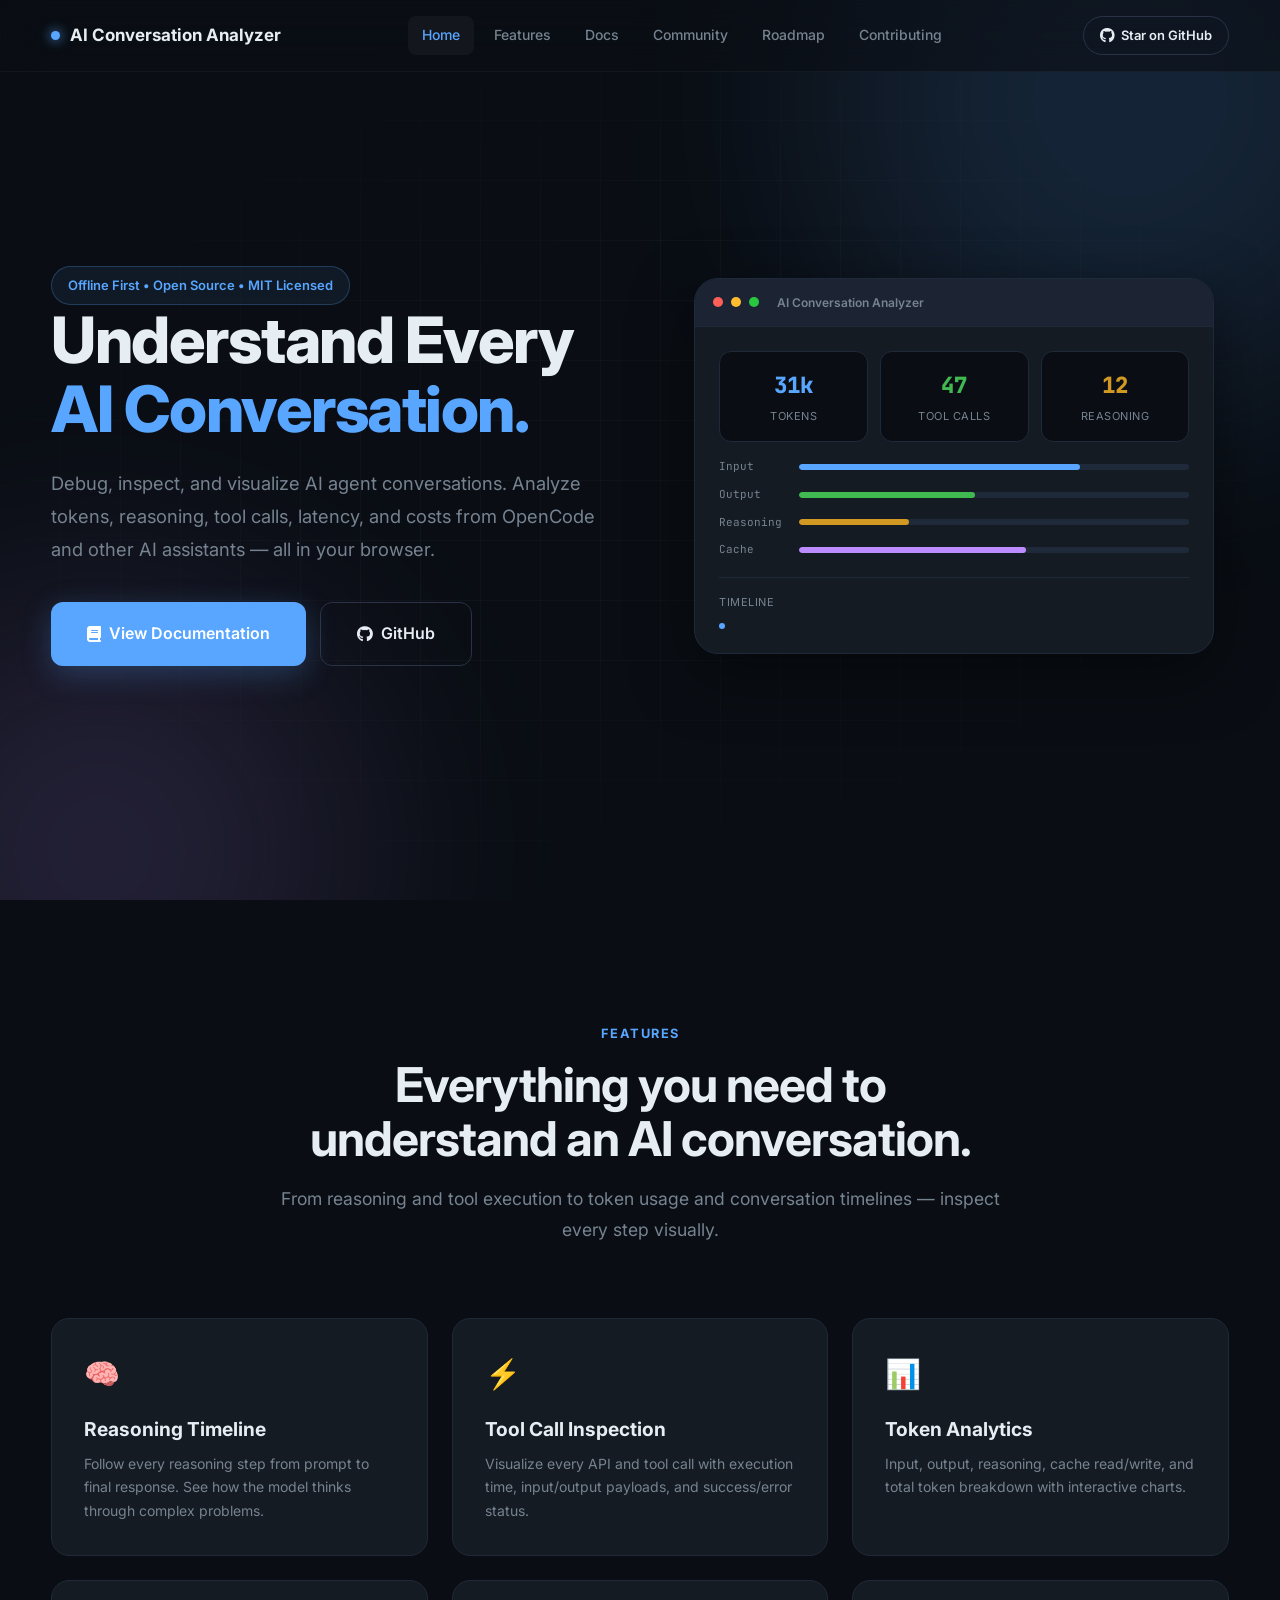
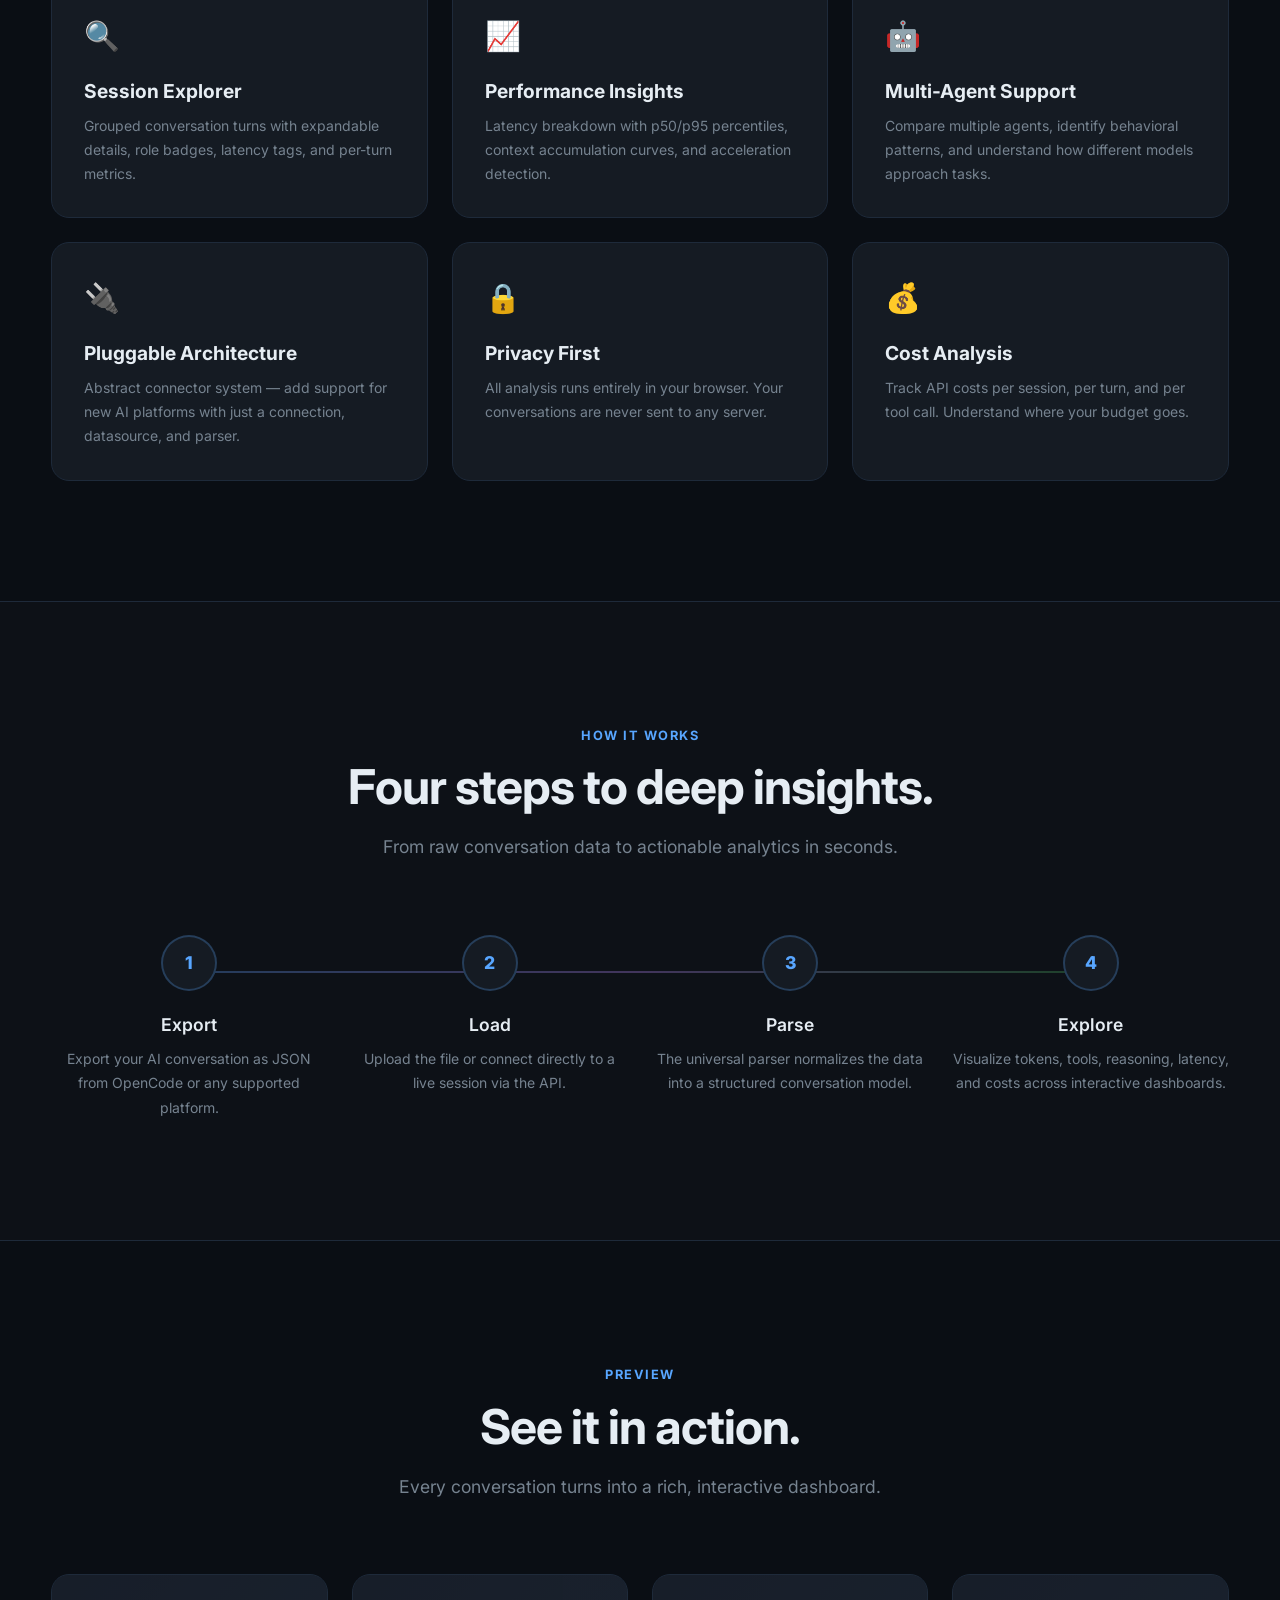
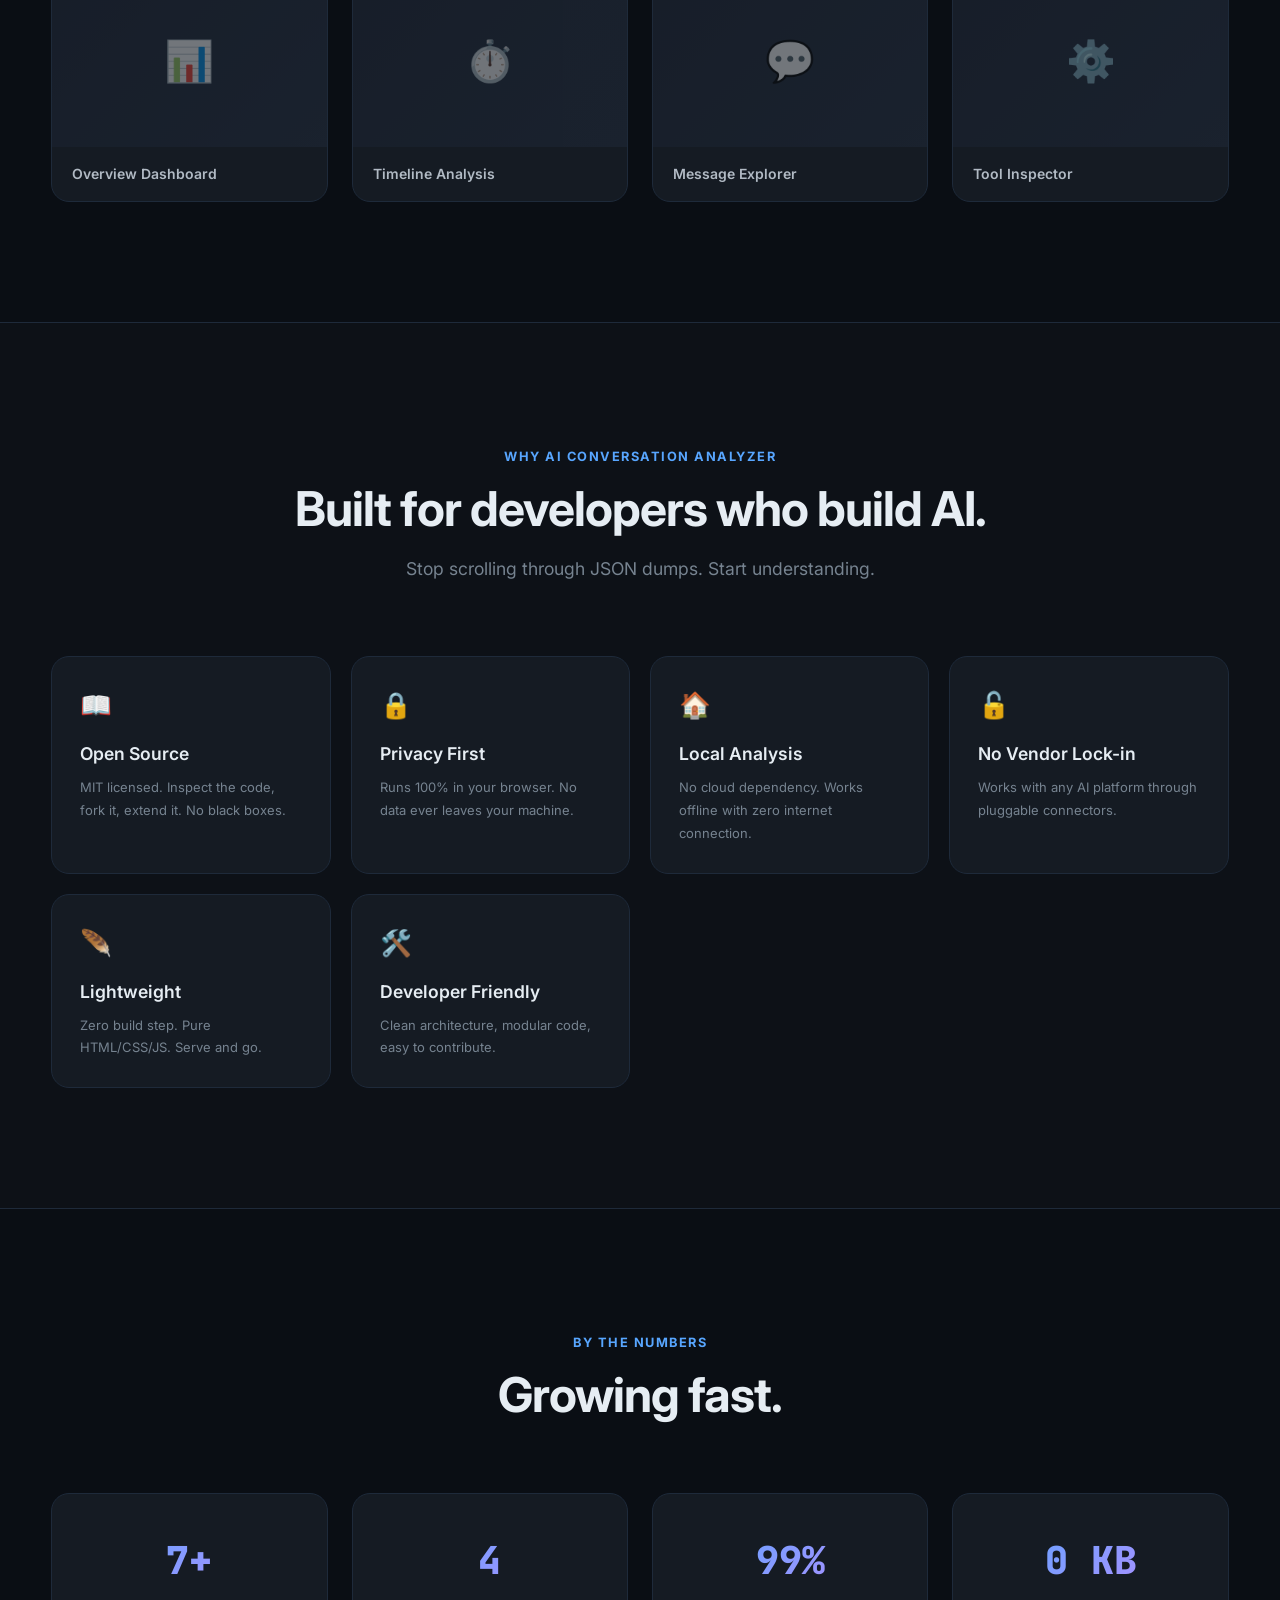
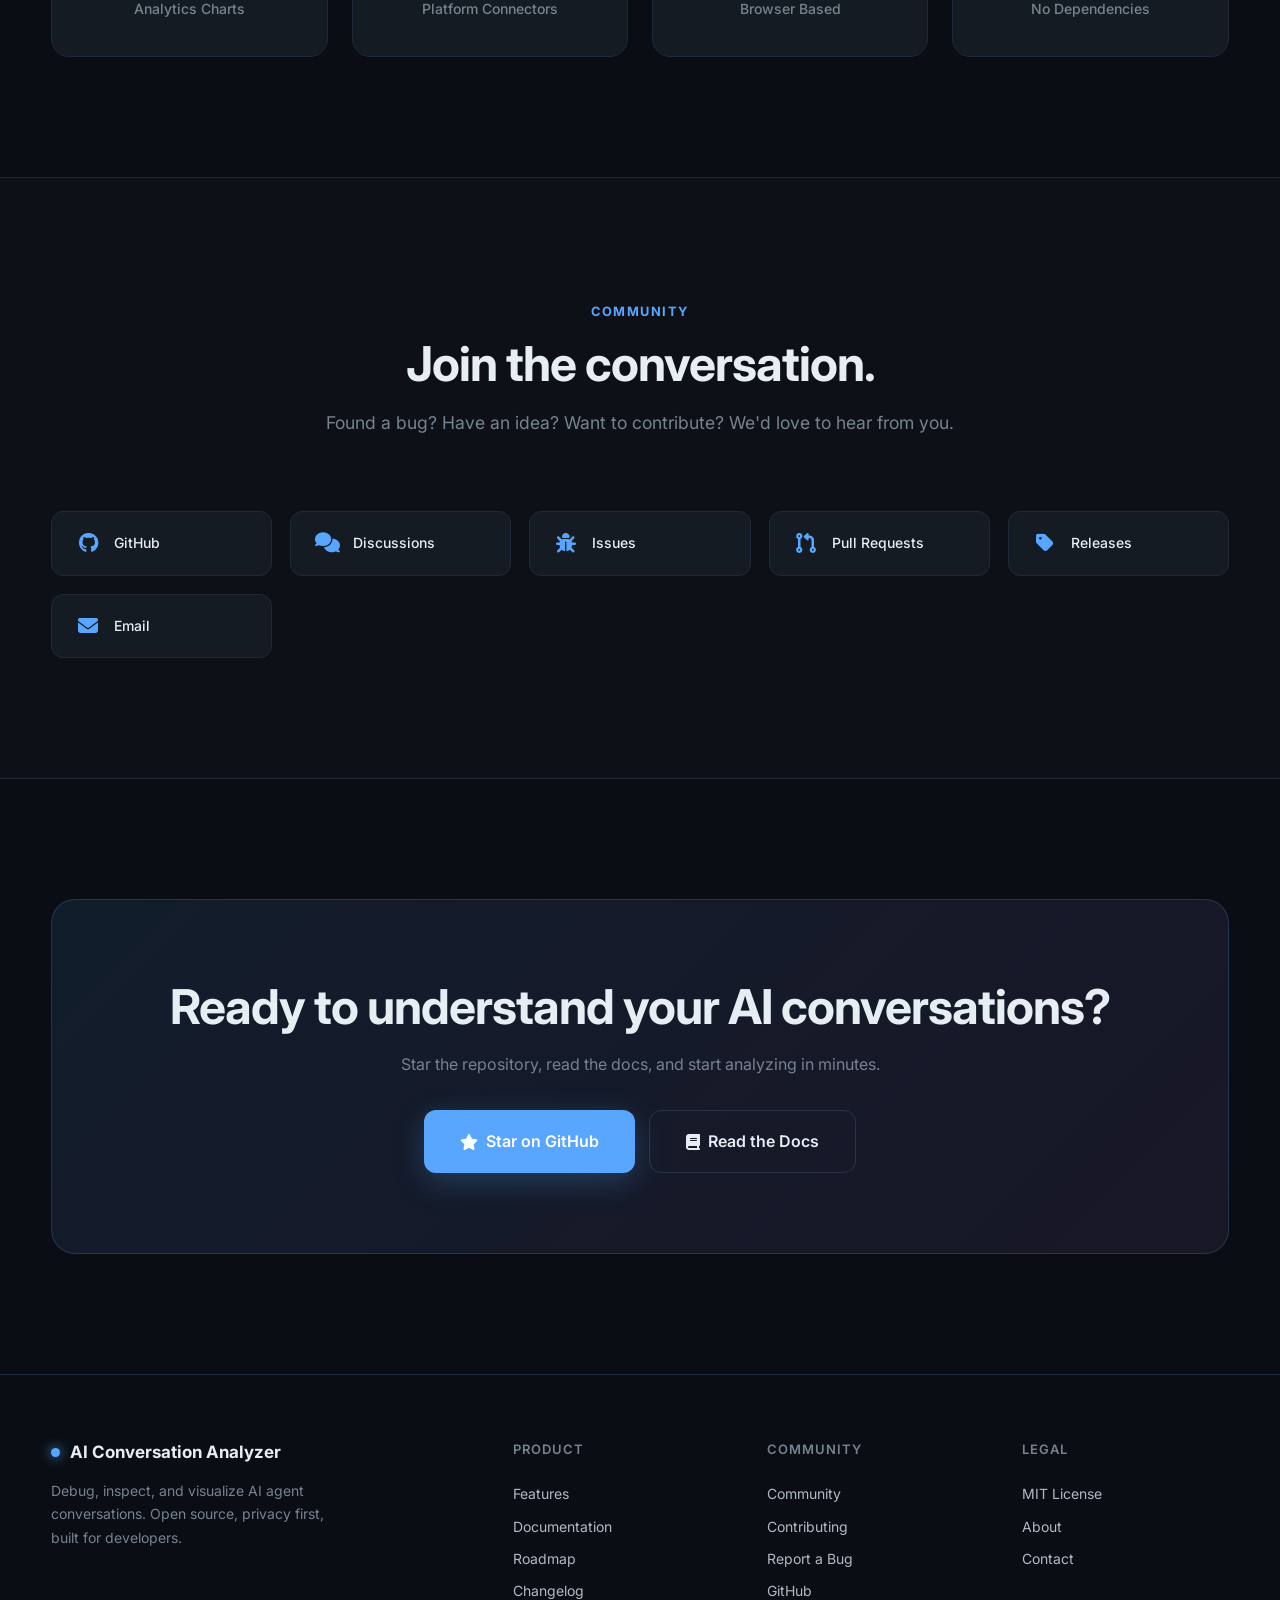
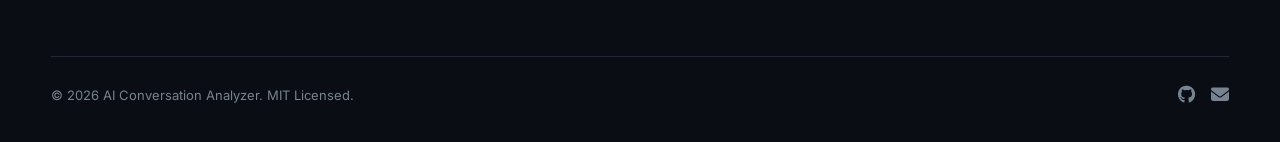
==== commit 661f35db: "feat: add partials system for header/footer injection - Create partials/ directory with header.html " ====
--- a/index.html
+++ b/index.html
@@ -14,42 +14,21 @@
     <link rel="preconnect" href="https://fonts.gstatic.com" crossorigin>
     <link href="https://fonts.googleapis.com/css2?family=Inter:wght@300;400;500;600;700;800&family=JetBrains+Mono:wght@400;500;600&display=swap" rel="stylesheet">
     <link rel="stylesheet" href="https://cdnjs.cloudflare.com/ajax/libs/font-awesome/6.7.2/css/all.min.css">
-    <link rel="stylesheet" href="style.css">
+    <link rel="stylesheet" href="css/tokens.css">
+    <link rel="stylesheet" href="css/base.css">
+    <link rel="stylesheet" href="css/background.css">
+    <link rel="stylesheet" href="css/navigation.css">
+    <link rel="stylesheet" href="css/components.css">
+    <link rel="stylesheet" href="css/layout.css">
+    <link rel="stylesheet" href="css/footer.css">
+    <link rel="stylesheet" href="css/home.css">
+    <link rel="stylesheet" href="css/pages.css">
+    <link rel="stylesheet" href="css/animations.css">
+    <link rel="stylesheet" href="css/responsive.css">
 </head>
 <body>
 
-    <!-- Background Effects -->
-    <div class="bg-effects">
-        <div class="bg-grid"></div>
-        <div class="bg-glow bg-glow-1"></div>
-        <div class="bg-glow bg-glow-2"></div>
-    </div>
-
-    <!-- Navigation -->
-    <header class="navbar">
-        <div class="container nav-inner">
-            <a href="index" class="nav-brand">
-                <span class="nav-brand-dot"></span>
-                AI Conversation Analyzer
-            </a>
-            <nav class="nav-links">
-                <a href="index">Home</a>
-                <a href="features">Features</a>
-                <a href="docs">Docs</a>
-                <a href="community">Community</a>
-                <a href="roadmap">Roadmap</a>
-                <a href="contributing">Contributing</a>
-            </nav>
-            <div class="nav-right">
-                <a class="btn-github desktop" href="https://github.com/Conversation-analyzer" target="_blank">
-                    <i class="fa-brands fa-github"></i> Star on GitHub
-                </a>
-                <button class="nav-toggle" aria-expanded="false" aria-label="Toggle menu">
-                    <span></span><span></span><span></span>
-                </button>
-            </div>
-        </div>
-    </header>
+    <div id="site-header"></div>
 
     <!-- Hero Section -->
     <section class="hero-section">
@@ -375,48 +354,9 @@
         </div>
     </section>
 
-    <!-- Footer -->
-    <footer class="footer">
-        <div class="container">
-            <div class="footer-grid">
-                <div class="footer-brand">
-                    <div class="nav-brand">
-                        <span class="nav-brand-dot"></span>
-                        AI Conversation Analyzer
-                    </div>
-                    <p>Debug, inspect, and visualize AI agent conversations. Open source, privacy first, built for developers.</p>
-                </div>
-                <div class="footer-col">
-                    <h4>Product</h4>
-                    <a href="features">Features</a>
-                    <a href="docs">Documentation</a>
-                    <a href="roadmap">Roadmap</a>
-                    <a href="changelog">Changelog</a>
-                </div>
-                <div class="footer-col">
-                    <h4>Community</h4>
-                    <a href="community">Community</a>
-                    <a href="contributing">Contributing</a>
-                    <a href="https://github.com/Conversation-analyzer/issues" target="_blank">Report a Bug</a>
-                    <a href="https://github.com/Conversation-analyzer" target="_blank">GitHub</a>
-                </div>
-                <div class="footer-col">
-                    <h4>Legal</h4>
-                    <a href="https://github.com/Conversation-analyzer/blob/main/LICENSE" target="_blank">MIT License</a>
-                    <a href="about">About</a>
-                    <a href="mailto:chnrndr3@email.com">Contact</a>
-                </div>
-            </div>
-            <div class="footer-bottom">
-                <span>&copy; 2026 AI Conversation Analyzer. MIT Licensed.</span>
-                <div class="footer-socials">
-                    <a href="https://github.com/Conversation-analyzer" target="_blank" aria-label="GitHub"><i class="fa-brands fa-github"></i></a>
-                    <a href="mailto:chnrndr3@email.com" aria-label="Email"><i class="fa-solid fa-envelope"></i></a>
-                </div>
-            </div>
-        </div>
-    </footer>
-
-    <script src="script.js"></script>
+    <div id="site-footer"></div>
+
+    <script src="js/include.js"></script>
+    <script src="js/main.js"></script>
 </body>
 </html>
--- a/css/tokens.css
+++ b/css/tokens.css
@@ -0,0 +1,45 @@
+/* ==========================================================================
+   AI Conversation Analyzer — Design Tokens
+   ========================================================================== */
+
+/* ===========================
+   CSS Variables / Design Tokens
+   =========================== */
+
+:root {
+    --bg: #0a0e14;
+    --bg-2: #0d1117;
+    --surface: #151b23;
+    --surface-2: #1c2333;
+    --surface-3: #232d3f;
+    --border: #2a3346;
+    --border-light: #1e2a3a;
+    --text: #e6edf3;
+    --text-secondary: #b1bac4;
+    --muted: #768390;
+    --muted-dim: #484f58;
+    --primary: #58a6ff;
+    --primary-hover: #79c0ff;
+    --primary-bg: rgba(88, 166, 255, 0.08);
+    --primary-border: rgba(88, 166, 255, 0.25);
+    --green: #3fb950;
+    --green-bg: rgba(63, 185, 80, 0.08);
+    --amber: #d29922;
+    --amber-bg: rgba(210, 153, 34, 0.08);
+    --red: #f85149;
+    --red-bg: rgba(248, 81, 73, 0.08);
+    --purple: #bc8cff;
+    --purple-bg: rgba(188, 140, 255, 0.08);
+    --radius-sm: 8px;
+    --radius: 12px;
+    --radius-lg: 18px;
+    --radius-xl: 24px;
+    --shadow-sm: 0 2px 8px rgba(0, 0, 0, 0.3);
+    --shadow: 0 8px 30px rgba(0, 0, 0, 0.35);
+    --shadow-lg: 0 20px 60px rgba(0, 0, 0, 0.5);
+    --container: 1200px;
+    --nav-height: 72px;
+    --transition: 0.25s ease;
+    --font-sans: 'Inter', -apple-system, BlinkMacSystemFont, 'Segoe UI', sans-serif;
+    --font-mono: 'JetBrains Mono', 'Fira Code', monospace;
+}
--- a/css/base.css
+++ b/css/base.css
@@ -0,0 +1,65 @@
+/* ==========================================================================
+   AI Conversation Analyzer — Base & Typography
+   ========================================================================== */
+
+/* ===========================
+   Reset & Base
+   =========================== */
+
+*, *::before, *::after {
+    margin: 0;
+    padding: 0;
+    box-sizing: border-box;
+}
+
+html {
+    scroll-behavior: smooth;
+    scroll-padding-top: calc(var(--nav-height) + 20px);
+}
+
+body {
+    background: var(--bg);
+    color: var(--text);
+    font-family: var(--font-sans);
+    line-height: 1.6;
+    overflow-x: hidden;
+    -webkit-font-smoothing: antialiased;
+    -moz-osx-font-smoothing: grayscale;
+}
+
+a { color: inherit; text-decoration: none; }
+button { font: inherit; cursor: pointer; }
+img { max-width: 100%; display: block; }
+ul, ol { list-style: none; }
+
+.container {
+    width: min(var(--container), 92%);
+    margin: 0 auto;
+}
+
+/* ===========================
+   Typography
+   =========================== */
+
+h1 { font-size: clamp(2.2rem, 5vw, 4rem); line-height: 1.08; letter-spacing: -1.5px; font-weight: 800; }
+h2 { font-size: clamp(1.8rem, 4vw, 3rem); line-height: 1.12; letter-spacing: -1px; font-weight: 700; }
+h3 { font-size: 1.35rem; line-height: 1.3; font-weight: 700; }
+h4 { font-size: 1.1rem; font-weight: 600; }
+
+p { color: var(--text-secondary); line-height: 1.75; }
+
+.text-muted { color: var(--muted); }
+.text-primary { color: var(--primary); }
+.text-center { text-align: center; }
+.text-sm { font-size: 0.9rem; }
+.text-mono { font-family: var(--font-mono); }
+.font-medium { font-weight: 500; }
+
+/* ===========================
+   Scrollbar
+   =========================== */
+
+::-webkit-scrollbar { width: 8px; }
+::-webkit-scrollbar-track { background: transparent; }
+::-webkit-scrollbar-thumb { background: var(--border); border-radius: 999px; }
+::-webkit-scrollbar-thumb:hover { background: var(--muted-dim); }
--- a/css/background.css
+++ b/css/background.css
@@ -0,0 +1,48 @@
+/* ==========================================================================
+   AI Conversation Analyzer — Background Effects
+   ========================================================================== */
+
+/* ===========================
+   Background Effects
+   =========================== */
+
+.bg-effects {
+    position: fixed;
+    inset: 0;
+    z-index: -10;
+    overflow: hidden;
+    pointer-events: none;
+}
+
+.bg-grid {
+    position: absolute;
+    inset: 0;
+    background-image:
+        linear-gradient(rgba(255, 255, 255, 0.025) 1px, transparent 1px),
+        linear-gradient(90deg, rgba(255, 255, 255, 0.025) 1px, transparent 1px);
+    background-size: 60px 60px;
+    mask-image: radial-gradient(ellipse at center, white 30%, transparent 80%);
+}
+
+.bg-glow {
+    position: absolute;
+    border-radius: 50%;
+    filter: blur(120px);
+    opacity: 0.15;
+}
+
+.bg-glow-1 {
+    width: 600px;
+    height: 600px;
+    background: var(--primary);
+    top: -200px;
+    right: -150px;
+}
+
+.bg-glow-2 {
+    width: 500px;
+    height: 500px;
+    background: var(--purple);
+    bottom: -200px;
+    left: -150px;
+}
--- a/css/navigation.css
+++ b/css/navigation.css
@@ -0,0 +1,138 @@
+/* ==========================================================================
+   AI Conversation Analyzer — Navigation
+   ========================================================================== */
+
+/* ===========================
+   Navigation
+   =========================== */
+
+.navbar {
+    position: fixed;
+    top: 0;
+    left: 0;
+    width: 100%;
+    height: var(--nav-height);
+    z-index: 1000;
+    backdrop-filter: blur(20px);
+    -webkit-backdrop-filter: blur(20px);
+    background: rgba(10, 14, 20, 0.6);
+    border-bottom: 1px solid rgba(255, 255, 255, 0.04);
+    transition: background var(--transition), border-color var(--transition);
+}
+
+.navbar.scrolled {
+    background: rgba(10, 14, 20, 0.88);
+    border-bottom-color: rgba(255, 255, 255, 0.08);
+}
+
+.nav-inner {
+    height: 100%;
+    display: flex;
+    align-items: center;
+    justify-content: space-between;
+    gap: 20px;
+}
+
+.nav-brand {
+    display: flex;
+    align-items: center;
+    gap: 10px;
+    font-weight: 700;
+    font-size: 17px;
+    white-space: nowrap;
+    flex-shrink: 0;
+}
+
+.nav-brand-dot {
+    width: 9px;
+    height: 9px;
+    border-radius: 50%;
+    background: var(--primary);
+    box-shadow: 0 0 12px var(--primary);
+}
+
+.nav-links {
+    display: flex;
+    align-items: center;
+    gap: 6px;
+}
+
+.nav-links a {
+    padding: 8px 14px;
+    border-radius: var(--radius-sm);
+    color: var(--muted);
+    font-size: 14px;
+    font-weight: 500;
+    transition: color var(--transition), background var(--transition);
+}
+
+.nav-links a:hover,
+.nav-links a.active {
+    color: var(--text);
+    background: rgba(255, 255, 255, 0.04);
+}
+
+.nav-right {
+    display: flex;
+    align-items: center;
+    gap: 10px;
+    flex-shrink: 0;
+}
+
+.btn-github {
+    display: inline-flex;
+    align-items: center;
+    gap: 6px;
+    padding: 8px 16px;
+    border-radius: 999px;
+    border: 1px solid var(--border);
+    background: transparent;
+    color: var(--text);
+    font-size: 13px;
+    font-weight: 600;
+    transition: all var(--transition);
+    white-space: nowrap;
+}
+
+.btn-github:hover {
+    background: var(--primary);
+    border-color: var(--primary);
+    color: #fff;
+}
+
+.btn-github i { font-size: 15px; }
+
+.nav-toggle {
+    display: none;
+    flex-direction: column;
+    justify-content: center;
+    align-items: center;
+    gap: 5px;
+    width: 40px;
+    height: 40px;
+    border-radius: var(--radius-sm);
+    border: 1px solid var(--border);
+    background: transparent;
+    flex-shrink: 0;
+}
+
+.nav-toggle span {
+    display: block;
+    width: 18px;
+    height: 2px;
+    background: var(--text);
+    border-radius: 2px;
+    transition: transform 0.3s, opacity 0.3s;
+}
+
+.nav-toggle[aria-expanded="true"] span:nth-child(1) { transform: translateY(7px) rotate(45deg); }
+.nav-toggle[aria-expanded="true"] span:nth-child(2) { opacity: 0; }
+.nav-toggle[aria-expanded="true"] span:nth-child(3) { transform: translateY(-7px) rotate(-45deg); }
+
+/* ===========================
+   Nav Active State
+   =========================== */
+
+.nav-links a.active {
+    color: var(--primary);
+}
--- a/css/components.css
+++ b/css/components.css
@@ -0,0 +1,144 @@
+/* ==========================================================================
+   AI Conversation Analyzer — Components (Buttons, Cards, Badges)
+   ========================================================================== */
+
+/* ===========================
+   Buttons
+   =========================== */
+
+.btn {
+    display: inline-flex;
+    align-items: center;
+    justify-content: center;
+    gap: 8px;
+    padding: 14px 28px;
+    border-radius: var(--radius);
+    font-weight: 600;
+    font-size: 15px;
+    transition: all var(--transition);
+    border: none;
+    cursor: pointer;
+    white-space: nowrap;
+}
+
+.btn-primary {
+    position: relative;
+    overflow: hidden;
+    background: var(--primary);
+    color: #fff;
+    box-shadow: 0 8px 30px rgba(88, 166, 255, 0.25);
+}
+
+.btn-primary:hover {
+    transform: translateY(-2px);
+    background: var(--primary-hover);
+    box-shadow: 0 12px 40px rgba(88, 166, 255, 0.35);
+}
+
+.btn-primary::after {
+    content: "";
+    position: absolute;
+    width: 100px;
+    height: 200%;
+    left: -120px;
+    top: -50%;
+    background: rgba(255, 255, 255, 0.15);
+    transform: rotate(25deg);
+    transition: 0.6s;
+}
+
+.btn-primary:hover::after { left: 130%; }
+
+.btn-secondary {
+    background: transparent;
+    border: 1px solid var(--border);
+    color: var(--text);
+}
+
+.btn-secondary:hover {
+    background: rgba(255, 255, 255, 0.04);
+    border-color: var(--primary);
+    transform: translateY(-2px);
+}
+
+.btn-sm { padding: 10px 18px; font-size: 13px; border-radius: var(--radius-sm); }
+.btn-lg { padding: 18px 36px; font-size: 16px; }
+.btn-icon { font-size: 16px; }
+
+/* ===========================
+   Cards
+   =========================== */
+
+.card {
+    background: var(--surface);
+    border: 1px solid var(--border-light);
+    border-radius: var(--radius-lg);
+    padding: 32px;
+    transition: transform var(--transition), border-color var(--transition), box-shadow var(--transition);
+}
+
+.card:hover {
+    border-color: var(--primary-border);
+    transform: translateY(-4px);
+    box-shadow: var(--shadow);
+}
+
+.card-header {
+    display: flex;
+    align-items: center;
+    gap: 14px;
+    margin-bottom: 18px;
+}
+
+.card-icon {
+    width: 44px;
+    height: 44px;
+    border-radius: var(--radius);
+    display: flex;
+    align-items: center;
+    justify-content: center;
+    font-size: 20px;
+    flex-shrink: 0;
+}
+
+.card-icon.blue { background: var(--primary-bg); border: 1px solid var(--primary-border); }
+.card-icon.green { background: var(--green-bg); border: 1px solid rgba(63, 185, 80, 0.25); }
+.card-icon.amber { background: var(--amber-bg); border: 1px solid rgba(210, 153, 34, 0.25); }
+.card-icon.purple { background: var(--purple-bg); border: 1px solid rgba(188, 140, 255, 0.25); }
+.card-icon.red { background: var(--red-bg); border: 1px solid rgba(248, 81, 73, 0.25); }
+
+.card h3 { margin-bottom: 10px; }
+.card p { font-size: 14px; color: var(--muted); line-height: 1.7; }
+
+/* ===========================
+   Badge / Tag / Pill
+   =========================== */
+
+.badge {
+    display: inline-flex;
+    align-items: center;
+    gap: 6px;
+    padding: 8px 16px;
+    border-radius: 999px;
+    font-size: 13px;
+    font-weight: 600;
+    border: 1px solid var(--primary-border);
+    background: var(--primary-bg);
+    color: var(--primary);
+}
+
+.tag {
+    display: inline-block;
+    padding: 4px 10px;
+    border-radius: 999px;
+    font-size: 11px;
+    font-weight: 600;
+    text-transform: uppercase;
+    letter-spacing: 0.5px;
+}
+
+.tag-green { background: var(--green-bg); color: var(--green); border: 1px solid rgba(63, 185, 80, 0.3); }
+.tag-amber { background: var(--amber-bg); color: var(--amber); border: 1px solid rgba(210, 153, 34, 0.3); }
+.tag-blue { background: var(--primary-bg); color: var(--primary); border: 1px solid var(--primary-border); }
+.tag-purple { background: var(--purple-bg); color: var(--purple); border: 1px solid rgba(188, 140, 255, 0.3); }
+.tag-muted { background: rgba(255, 255, 255, 0.04); color: var(--muted); border: 1px solid var(--border); }
--- a/css/layout.css
+++ b/css/layout.css
@@ -0,0 +1,96 @@
+/* ==========================================================================
+   AI Conversation Analyzer — Layout (Sections, Grids, Page Header, Content)
+   ========================================================================== */
+
+/* ===========================
+   Section Layout
+   =========================== */
+
+.section {
+    padding: 120px 0;
+}
+
+.section-header {
+    max-width: 720px;
+    margin: 0 auto 72px;
+    text-align: center;
+}
+
+.section-header .badge { margin-bottom: 20px; }
+
+.section-header h2 {
+    margin-bottom: 18px;
+}
+
+.section-header p {
+    font-size: 1.1rem;
+    color: var(--muted);
+}
+
+.section-label {
+    display: inline-block;
+    color: var(--primary);
+    font-weight: 700;
+    font-size: 0.8rem;
+    letter-spacing: 1.5px;
+    text-transform: uppercase;
+    margin-bottom: 14px;
+}
+
+.section-alt {
+    background: var(--bg-2);
+    border-top: 1px solid var(--border-light);
+    border-bottom: 1px solid var(--border-light);
+}
+
+.divider {
+    height: 1px;
+    background: var(--border-light);
+    margin: 0;
+    border: none;
+}
+
+/* ===========================
+   Grid Layouts
+   =========================== */
+
+.grid-2 { display: grid; grid-template-columns: repeat(2, 1fr); gap: 24px; }
+.grid-3 { display: grid; grid-template-columns: repeat(3, 1fr); gap: 24px; }
+.grid-4 { display: grid; grid-template-columns: repeat(4, 1fr); gap: 24px; }
+.grid-auto { display: grid; grid-template-columns: repeat(auto-fit, minmax(280px, 1fr)); gap: 24px; }
+
+/* ===========================
+   Page Header
+   =========================== */
+
+.page-header {
+    padding: calc(var(--nav-height) + 80px) 0 60px;
+    text-align: center;
+    background: var(--bg-2);
+    border-bottom: 1px solid var(--border-light);
+}
+
+.page-header h1 { margin-bottom: 14px; }
+.page-header p { max-width: 600px; margin: 0 auto; font-size: 1.1rem; }
+
+/* ===========================
+   Content Pages
+   =========================== */
+
+.content-section {
+    padding: 80px 0;
+}
+
+.content-section + .content-section {
+    border-top: 1px solid var(--border-light);
+}
+
+.content-grid {
+    display: grid;
+    grid-template-columns: 1fr 1fr;
+    gap: 60px;
+    align-items: start;
+}
+
+.content-block h3 { margin-bottom: 14px; }
+.content-block p { margin-bottom: 16px; }
--- a/css/footer.css
+++ b/css/footer.css
@@ -0,0 +1,68 @@
+/* ==========================================================================
+   AI Conversation Analyzer — Footer
+   ========================================================================== */
+
+/* ===========================
+   Footer
+   =========================== */
+
+.footer {
+    padding: 64px 0 32px;
+    border-top: 1px solid var(--border-light);
+}
+
+.footer-grid {
+    display: grid;
+    grid-template-columns: 2fr repeat(3, 1fr);
+    gap: 48px;
+    margin-bottom: 48px;
+}
+
+.footer-brand p {
+    font-size: 14px;
+    color: var(--muted);
+    margin-top: 12px;
+    max-width: 300px;
+    line-height: 1.7;
+}
+
+.footer-col h4 {
+    font-size: 13px;
+    text-transform: uppercase;
+    letter-spacing: 1px;
+    color: var(--muted);
+    margin-bottom: 18px;
+}
+
+.footer-col a {
+    display: block;
+    padding: 5px 0;
+    font-size: 14px;
+    color: var(--text-secondary);
+    transition: color var(--transition);
+}
+
+.footer-col a:hover { color: var(--primary); }
+
+.footer-bottom {
+    display: flex;
+    justify-content: space-between;
+    align-items: center;
+    padding-top: 24px;
+    border-top: 1px solid var(--border-light);
+    font-size: 13px;
+    color: var(--muted);
+}
+
+.footer-socials {
+    display: flex;
+    gap: 16px;
+}
+
+.footer-socials a {
+    color: var(--muted);
+    font-size: 18px;
+    transition: color var(--transition);
+}
+
+.footer-socials a:hover { color: var(--primary); }
--- a/css/home.css
+++ b/css/home.css
@@ -0,0 +1,443 @@
+/* ==========================================================================
+   AI Conversation Analyzer — Home Page
+   ========================================================================== */
+
+/* ===========================
+   Hero (Home)
+   =========================== */
+
+.hero-section {
+    min-height: 100vh;
+    display: flex;
+    align-items: center;
+    padding-top: calc(var(--nav-height) + 40px);
+    padding-bottom: 80px;
+    position: relative;
+}
+
+.hero-grid {
+    display: grid;
+    grid-template-columns: 1fr 1fr;
+    gap: 80px;
+    align-items: center;
+}
+
+.hero-content { animation: fadeUp 0.8s ease both; }
+
+.hero-content h1 span { display: block; color: var(--primary); }
+
+.hero-content > p {
+    max-width: 560px;
+    font-size: 1.15rem;
+    line-height: 1.8;
+    margin-top: 24px;
+    color: var(--muted);
+}
+
+.hero-buttons {
+    display: flex;
+    gap: 14px;
+    margin-top: 36px;
+    flex-wrap: wrap;
+}
+
+.hero-visual {
+    display: flex;
+    justify-content: center;
+    animation: fadeUp 0.8s ease 0.2s both;
+}
+
+/* Dashboard Mock */
+.mock-dashboard {
+    width: 100%;
+    max-width: 520px;
+    border-radius: var(--radius-xl);
+    overflow: hidden;
+    background: var(--surface);
+    border: 1px solid var(--border-light);
+    box-shadow: var(--shadow-lg);
+}
+
+.mock-titlebar {
+    display: flex;
+    align-items: center;
+    gap: 8px;
+    padding: 14px 18px;
+    background: var(--surface-2);
+    border-bottom: 1px solid var(--border-light);
+}
+
+.mock-dot { width: 10px; height: 10px; border-radius: 50%; }
+.mock-dot.r { background: #ff5f57; }
+.mock-dot.y { background: #febc2e; }
+.mock-dot.g { background: #28c840; }
+
+.mock-titlebar-text {
+    margin-left: 10px;
+    font-size: 12px;
+    font-weight: 600;
+    color: var(--muted);
+}
+
+.mock-body { padding: 24px; }
+
+.mock-stat-row {
+    display: grid;
+    grid-template-columns: repeat(3, 1fr);
+    gap: 12px;
+    margin-bottom: 16px;
+}
+
+.mock-stat {
+    background: var(--bg);
+    border: 1px solid var(--border-light);
+    border-radius: var(--radius);
+    padding: 16px;
+    text-align: center;
+}
+
+.mock-stat-value {
+    font-size: 1.4rem;
+    font-weight: 800;
+    font-family: var(--font-mono);
+    margin-bottom: 4px;
+}
+
+.mock-stat-value.blue { color: var(--primary); }
+.mock-stat-value.green { color: var(--green); }
+.mock-stat-value.amber { color: var(--amber); }
+
+.mock-stat-label {
+    font-size: 11px;
+    color: var(--muted);
+    text-transform: uppercase;
+    letter-spacing: 0.5px;
+}
+
+.mock-bars { margin-top: 16px; }
+
+.mock-bar-row {
+    display: flex;
+    align-items: center;
+    gap: 10px;
+    margin-bottom: 10px;
+}
+
+.mock-bar-label {
+    width: 70px;
+    font-size: 11px;
+    color: var(--muted);
+    font-family: var(--font-mono);
+    flex-shrink: 0;
+}
+
+.mock-bar-track {
+    flex: 1;
+    height: 6px;
+    background: var(--border-light);
+    border-radius: 999px;
+    overflow: hidden;
+}
+
+.mock-bar-fill {
+    height: 100%;
+    border-radius: 999px;
+    transition: width 1.5s ease;
+}
+
+.mock-bar-fill.blue { background: var(--primary); }
+.mock-bar-fill.green { background: var(--green); }
+.mock-bar-fill.amber { background: var(--amber); }
+.mock-bar-fill.purple { background: var(--purple); }
+
+.mock-timeline {
+    margin-top: 18px;
+    padding-top: 16px;
+    border-top: 1px solid var(--border-light);
+}
+
+.mock-timeline-title {
+    font-size: 11px;
+    color: var(--muted);
+    text-transform: uppercase;
+    letter-spacing: 0.5px;
+    margin-bottom: 12px;
+}
+
+.mock-timeline-items {
+    display: flex;
+    flex-direction: column;
+    gap: 8px;
+}
+
+.mock-timeline-item {
+    display: flex;
+    align-items: center;
+    gap: 10px;
+    font-size: 12px;
+    font-family: var(--font-mono);
+    color: var(--text-secondary);
+}
+
+.mock-timeline-dot {
+    width: 6px;
+    height: 6px;
+    border-radius: 50%;
+    flex-shrink: 0;
+}
+
+.mock-timeline-dot.blue { background: var(--primary); }
+.mock-timeline-dot.green { background: var(--green); }
+.mock-timeline-dot.amber { background: var(--amber); }
+
+/* ===========================
+   Feature Grid (Home)
+   =========================== */
+
+.feature-grid {
+    display: grid;
+    grid-template-columns: repeat(auto-fit, minmax(300px, 1fr));
+    gap: 24px;
+}
+
+.feature-card {
+    position: relative;
+    padding: 32px;
+    border-radius: var(--radius-lg);
+    background: var(--surface);
+    border: 1px solid var(--border-light);
+    transition: all 0.35s ease;
+    overflow: hidden;
+}
+
+.feature-card::before {
+    content: "";
+    position: absolute;
+    inset: 0;
+    opacity: 0;
+    transition: 0.35s;
+    background: linear-gradient(135deg, rgba(88, 166, 255, 0.06), transparent);
+    pointer-events: none;
+}
+
+.feature-card:hover {
+    transform: translateY(-6px);
+    border-color: var(--primary-border);
+    box-shadow: 0 12px 40px rgba(0, 0, 0, 0.25);
+}
+
+.feature-card:hover::before { opacity: 1; }
+
+.feature-card-icon {
+    font-size: 1.8rem;
+    margin-bottom: 20px;
+    display: block;
+}
+
+.feature-card h3 { margin-bottom: 10px; font-size: 1.2rem; }
+.feature-card p { font-size: 14px; color: var(--muted); line-height: 1.7; }
+
+/* ===========================
+   How It Works
+   =========================== */
+
+.steps {
+    display: grid;
+    grid-template-columns: repeat(4, 1fr);
+    gap: 24px;
+    position: relative;
+}
+
+.steps::before {
+    content: "";
+    position: absolute;
+    top: 36px;
+    left: 10%;
+    right: 10%;
+    height: 2px;
+    background: linear-gradient(90deg, var(--primary), var(--purple), var(--green));
+    opacity: 0.3;
+}
+
+.step {
+    text-align: center;
+    position: relative;
+    z-index: 1;
+}
+
+.step-number {
+    width: 56px;
+    height: 56px;
+    border-radius: 50%;
+    display: flex;
+    align-items: center;
+    justify-content: center;
+    margin: 0 auto 20px;
+    font-weight: 800;
+    font-size: 1.1rem;
+    background: var(--surface);
+    border: 2px solid var(--primary-border);
+    color: var(--primary);
+}
+
+.step h4 { margin-bottom: 8px; }
+.step p { font-size: 14px; color: var(--muted); }
+
+/* ===========================
+   Stats Grid
+   =========================== */
+
+.stat-card {
+    text-align: center;
+    padding: 36px 24px;
+    background: var(--surface);
+    border: 1px solid var(--border-light);
+    border-radius: var(--radius-lg);
+    transition: all var(--transition);
+}
+
+.stat-card:hover {
+    border-color: var(--primary-border);
+    transform: translateY(-4px);
+}
+
+.stat-value {
+    font-size: 2.4rem;
+    font-weight: 800;
+    font-family: var(--font-mono);
+    margin-bottom: 6px;
+    background: linear-gradient(135deg, var(--primary), var(--purple));
+    -webkit-background-clip: text;
+    -webkit-text-fill-color: transparent;
+    background-clip: text;
+}
+
+.stat-label {
+    font-size: 14px;
+    color: var(--muted);
+    font-weight: 500;
+}
+
+/* ===========================
+   Comparison / Why Section
+   =========================== */
+
+.comparison-grid {
+    display: grid;
+    grid-template-columns: repeat(auto-fit, minmax(240px, 1fr));
+    gap: 20px;
+}
+
+.comparison-card {
+    padding: 28px;
+    border-radius: var(--radius-lg);
+    background: var(--surface);
+    border: 1px solid var(--border-light);
+    transition: all var(--transition);
+}
+
+.comparison-card:hover {
+    border-color: var(--primary-border);
+}
+
+.comparison-icon {
+    font-size: 1.6rem;
+    margin-bottom: 14px;
+    display: block;
+}
+
+.comparison-card h4 { margin-bottom: 8px; }
+.comparison-card p { font-size: 13px; color: var(--muted); }
+
+/* ===========================
+   CTA Banner
+   =========================== */
+
+.cta-banner {
+    text-align: center;
+    padding: 80px 40px;
+    border-radius: var(--radius-xl);
+    background: linear-gradient(135deg, rgba(88, 166, 255, 0.1), rgba(188, 140, 255, 0.08));
+    border: 1px solid rgba(88, 166, 255, 0.2);
+}
+
+.cta-banner h2 { margin-bottom: 16px; }
+.cta-banner p { max-width: 520px; margin: 0 auto 32px; color: var(--muted); }
+.cta-buttons { display: flex; gap: 14px; justify-content: center; flex-wrap: wrap; }
+
+/* ===========================
+   Community Cards
+   =========================== */
+
+.community-grid {
+    display: grid;
+    grid-template-columns: repeat(auto-fit, minmax(220px, 1fr));
+    gap: 18px;
+}
+
+.community-card {
+    display: flex;
+    align-items: center;
+    gap: 14px;
+    padding: 20px 24px;
+    border-radius: var(--radius);
+    background: var(--surface);
+    border: 1px solid var(--border-light);
+    transition: all var(--transition);
+    font-weight: 500;
+    font-size: 14px;
+}
+
+.community-card:hover {
+    border-color: var(--primary-border);
+    transform: translateY(-2px);
+}
+
+.community-card i {
+    font-size: 20px;
+    width: 24px;
+    text-align: center;
+    color: var(--primary);
+    flex-shrink: 0;
+}
+
+/* ===========================
+   Screenshot Placeholders
+   =========================== */
+
+.screenshot-grid {
+    display: grid;
+    grid-template-columns: repeat(auto-fit, minmax(260px, 1fr));
+    gap: 24px;
+}
+
+.screenshot-card {
+    border-radius: var(--radius-lg);
+    overflow: hidden;
+    background: var(--surface);
+    border: 1px solid var(--border-light);
+    transition: all var(--transition);
+}
+
+.screenshot-card:hover {
+    border-color: var(--primary-border);
+    transform: translateY(-4px);
+    box-shadow: var(--shadow);
+}
+
+.screenshot-placeholder {
+    aspect-ratio: 16/10;
+    display: flex;
+    align-items: center;
+    justify-content: center;
+    background: linear-gradient(135deg, var(--surface-2), var(--surface-3));
+    font-size: 2.5rem;
+    opacity: 0.4;
+}
+
+.screenshot-caption {
+    padding: 16px 20px;
+    font-size: 14px;
+    font-weight: 600;
+    color: var(--text-secondary);
+}
--- a/css/pages.css
+++ b/css/pages.css
@@ -0,0 +1,347 @@
+/* ==========================================================================
+   AI Conversation Analyzer — Pages
+   ========================================================================== */
+
+/* ===========================
+   Docs Page
+   =========================== */
+
+.docs-coming-soon {
+    display: grid;
+    grid-template-columns: repeat(auto-fit, minmax(300px, 1fr));
+    gap: 18px;
+}
+
+.docs-section-card {
+    padding: 24px;
+    border-radius: var(--radius);
+    background: var(--surface);
+    border: 1px solid var(--border-light);
+    display: flex;
+    align-items: flex-start;
+    gap: 16px;
+    transition: border-color var(--transition), transform var(--transition);
+}
+
+.docs-section-card:hover {
+    border-color: var(--primary-border);
+    transform: translateY(-2px);
+}
+
+.docs-section-card > i {
+    font-size: 22px;
+    color: var(--primary);
+    width: 28px;
+    height: 28px;
+    display: flex;
+    align-items: center;
+    justify-content: center;
+    flex-shrink: 0;
+    margin-top: 2px;
+}
+
+.docs-section-card > div {
+    flex: 1;
+    min-width: 0;
+}
+
+.docs-section-card > div span {
+    display: block;
+    font-size: 14px;
+    font-weight: 600;
+    margin-bottom: 4px;
+}
+
+.docs-section-card > div p {
+    font-size: 12px;
+    color: var(--muted);
+    line-height: 1.5;
+}
+
+.docs-section-card > .tag {
+    flex-shrink: 0;
+    margin-top: 2px;
+}
+
+/* ===========================
+   Timeline / Roadmap
+   =========================== */
+
+.timeline {
+    position: relative;
+    padding-left: 32px;
+}
+
+.timeline::before {
+    content: "";
+    position: absolute;
+    left: 7px;
+    top: 4px;
+    bottom: 4px;
+    width: 2px;
+    background: var(--border);
+}
+
+.timeline-item {
+    position: relative;
+    padding-bottom: 40px;
+}
+
+.timeline-item:last-child { padding-bottom: 0; }
+
+.timeline-dot {
+    position: absolute;
+    left: -32px;
+    top: 4px;
+    width: 16px;
+    height: 16px;
+    border-radius: 50%;
+    background: var(--surface);
+    border: 3px solid var(--primary);
+}
+
+.timeline-dot.done { background: var(--green); border-color: var(--green); }
+.timeline-dot.planned { background: var(--surface); border-color: var(--muted-dim); }
+
+.timeline-phase {
+    display: flex;
+    align-items: center;
+    gap: 10px;
+    flex-wrap: wrap;
+    font-size: 12px;
+    font-weight: 700;
+    text-transform: uppercase;
+    letter-spacing: 1px;
+    color: var(--primary);
+    margin-bottom: 10px;
+}
+
+.timeline-item h4 { margin-bottom: 6px; }
+.timeline-item p { font-size: 14px; color: var(--muted); margin-bottom: 10px; }
+
+.timeline-tasks {
+    display: flex;
+    flex-wrap: wrap;
+    gap: 8px;
+}
+
+.timeline-task {
+    display: inline-flex;
+    align-items: center;
+    gap: 6px;
+    padding: 6px 12px;
+    border-radius: 999px;
+    font-size: 12px;
+    background: var(--surface);
+    border: 1px solid var(--border-light);
+    color: var(--text-secondary);
+}
+
+.timeline-task.done { color: var(--green); border-color: rgba(63, 185, 80, 0.3); }
+.timeline-task.planned { color: var(--muted); }
+
+/* ===========================
+   Changelog
+   =========================== */
+
+.release-card {
+    padding: 32px;
+    border-radius: var(--radius-lg);
+    background: var(--surface);
+    border: 1px solid var(--border-light);
+    margin-bottom: 24px;
+}
+
+.release-header {
+    display: flex;
+    align-items: center;
+    gap: 14px;
+    margin-bottom: 18px;
+    flex-wrap: wrap;
+}
+
+.release-version {
+    font-size: 1.4rem;
+    font-weight: 800;
+    font-family: var(--font-mono);
+    color: var(--primary);
+}
+
+.release-date {
+    font-size: 13px;
+    color: var(--muted);
+}
+
+.release-list {
+    display: flex;
+    flex-direction: column;
+    gap: 8px;
+}
+
+.release-item {
+    display: flex;
+    align-items: flex-start;
+    gap: 10px;
+    font-size: 14px;
+    color: var(--text-secondary);
+    line-height: 1.6;
+}
+
+.release-item::before {
+    content: "•";
+    color: var(--primary);
+    font-weight: 700;
+    flex-shrink: 0;
+    margin-top: 1px;
+}
+
+/* ===========================
+   About Page
+   =========================== */
+
+.about-hero {
+    max-width: 720px;
+    margin: 0 auto;
+    text-align: center;
+    padding: 60px 0;
+}
+
+.about-values {
+    display: grid;
+    grid-template-columns: repeat(auto-fit, minmax(280px, 1fr));
+    gap: 24px;
+}
+
+/* ===========================
+   404 Page
+   =========================== */
+
+.page-404 {
+    min-height: 100vh;
+    display: flex;
+    align-items: center;
+    justify-content: center;
+    text-align: center;
+    padding: 40px;
+}
+
+.page-404 h1 {
+    font-size: 8rem;
+    font-weight: 900;
+    background: linear-gradient(135deg, var(--primary), var(--purple));
+    -webkit-background-clip: text;
+    -webkit-text-fill-color: transparent;
+    background-clip: text;
+    line-height: 1;
+    margin-bottom: 20px;
+}
+
+.page-404 p {
+    font-size: 1.2rem;
+    margin-bottom: 36px;
+}
+
+/* ===========================
+   Feature Illustration
+   =========================== */
+
+.feature-illustration {
+    background: var(--surface);
+    border: 1px solid var(--border);
+    border-radius: var(--radius-lg);
+    padding: 3rem 2rem;
+    display: flex;
+    flex-direction: column;
+    align-items: center;
+    justify-content: center;
+    min-height: 320px;
+    text-align: center;
+}
+
+/* ===========================
+   Contributing Page
+   =========================== */
+
+/* Tag row inside cards */
+.card-tags {
+    display: flex;
+    gap: 8px;
+    flex-wrap: wrap;
+    margin-top: 16px;
+}
+
+/* Prerequisites list */
+.prereq-list {
+    display: flex;
+    flex-direction: column;
+    gap: 10px;
+    font-size: 14px;
+    color: var(--text-secondary);
+}
+
+.prereq-list li {
+    display: flex;
+    align-items: center;
+    gap: 10px;
+}
+
+.prereq-list li i {
+    color: var(--primary);
+    width: 20px;
+    text-align: center;
+    flex-shrink: 0;
+}
+
+/* Code block */
+.code-block {
+    background: var(--bg);
+    padding: 20px;
+    border-radius: var(--radius-sm);
+    font-family: var(--font-mono);
+    font-size: 13px;
+    color: var(--text);
+    line-height: 1.9;
+    overflow-x: auto;
+    border: 1px solid var(--border-light);
+    white-space: pre;
+}
+
+.code-block .comment { color: var(--muted); }
+.code-block .highlight { color: var(--green); }
+
+/* File tree */
+.file-tree {
+    font-family: var(--font-mono);
+    font-size: 13px;
+    color: var(--text-secondary);
+    line-height: 2.2;
+    text-align: left;
+}
+
+.file-tree .file { color: var(--primary); }
+.file-tree .file-green { color: var(--green); }
+
+/* Steps grid override for 5 items */
+.steps-5 {
+    display: grid;
+    grid-template-columns: repeat(5, 1fr);
+    gap: 20px;
+    position: relative;
+}
+
+.steps-5::before {
+    content: "";
+    position: absolute;
+    top: 36px;
+    left: 8%;
+    right: 8%;
+    height: 2px;
+    background: linear-gradient(90deg, var(--primary), var(--purple), var(--green));
+    opacity: 0.3;
+}
+
+/* PR timeline centering */
+.timeline-centered {
+    max-width: 700px;
+    margin: 0 auto;
+}
--- a/css/animations.css
+++ b/css/animations.css
@@ -0,0 +1,54 @@
+/* ==========================================================================
+   AI Conversation Analyzer — Animations
+   ========================================================================== */
+
+/* ===========================
+   Scroll Reveal
+   =========================== */
+
+.reveal {
+    opacity: 0;
+    transform: translateY(30px);
+    transition: opacity 0.7s ease, transform 0.7s ease;
+}
+
+.reveal.visible {
+    opacity: 1;
+    transform: translateY(0);
+}
+
+.reveal-delay-1 { transition-delay: 0.1s; }
+.reveal-delay-2 { transition-delay: 0.2s; }
+.reveal-delay-3 { transition-delay: 0.3s; }
+
+/* ===========================
+   Animations
+   =========================== */
+
+@keyframes fadeUp {
+    from { opacity: 0; transform: translateY(40px); }
+    to { opacity: 1; transform: translateY(0); }
+}
+
+@keyframes pulse {
+    0%, 100% { opacity: 1; }
+    50% { opacity: 0.5; }
+}
+
+@keyframes float {
+    0%, 100% { transform: translateY(0); }
+    50% { transform: translateY(-10px); }
+}
+
+/* ===========================
+   Reduced Motion
+   =========================== */
+
+@media (prefers-reduced-motion: reduce) {
+    *, *::before, *::after {
+        animation-duration: 0.01ms !important;
+        animation-iteration-count: 1 !important;
+        transition-duration: 0.01ms !important;
+    }
+    html { scroll-behavior: auto; }
+}
--- a/css/responsive.css
+++ b/css/responsive.css
@@ -0,0 +1,56 @@
+/* ==========================================================================
+   AI Conversation Analyzer — Responsive
+   ========================================================================== */
+
+/* ===========================
+   Responsive
+   =========================== */
+
+@media (max-width: 1024px) {
+    .hero-grid { grid-template-columns: 1fr; gap: 50px; text-align: center; }
+    .hero-content > p { margin-left: auto; margin-right: auto; }
+    .hero-buttons { justify-content: center; }
+    .steps { grid-template-columns: repeat(2, 1fr); }
+    .steps::before { display: none; }
+    .footer-grid { grid-template-columns: 1fr 1fr; }
+    .content-grid { grid-template-columns: 1fr; }
+    .grid-3 { grid-template-columns: repeat(2, 1fr); }
+    .grid-4 { grid-template-columns: repeat(2, 1fr); }
+}
+
+@media (max-width: 768px) {
+    .section { padding: 80px 0; }
+    .nav-links {
+        position: fixed;
+        top: var(--nav-height);
+        left: 0;
+        right: 0;
+        flex-direction: column;
+        gap: 0;
+        background: rgba(10, 14, 20, 0.97);
+        backdrop-filter: blur(20px);
+        border-bottom: 1px solid var(--border-light);
+        max-height: 0;
+        overflow: hidden;
+        transition: max-height 0.3s ease;
+    }
+    .nav-links.open { max-height: 400px; }
+    .nav-links a { padding: 14px 24px; border-top: 1px solid var(--border-light); width: 100%; }
+    .nav-toggle { display: flex; }
+    .btn-github.desktop { display: none; }
+    .steps { grid-template-columns: 1fr; gap: 30px; }
+    .footer-grid { grid-template-columns: 1fr; gap: 32px; }
+    .footer-bottom { flex-direction: column; gap: 16px; text-align: center; }
+    .grid-2, .grid-3, .grid-4 { grid-template-columns: 1fr; }
+    .mock-stat-row { grid-template-columns: 1fr; }
+}
+
+@media (max-width: 480px) {
+    h1 { letter-spacing: -0.5px; }
+    .btn { padding: 12px 20px; font-size: 14px; }
+    .card { padding: 24px; }
+    .feature-card { padding: 24px; }
+    .docs-coming-soon { grid-template-columns: 1fr; }
+    .docs-section-card { flex-wrap: wrap; }
+    .timeline-phase { font-size: 11px; }
+}
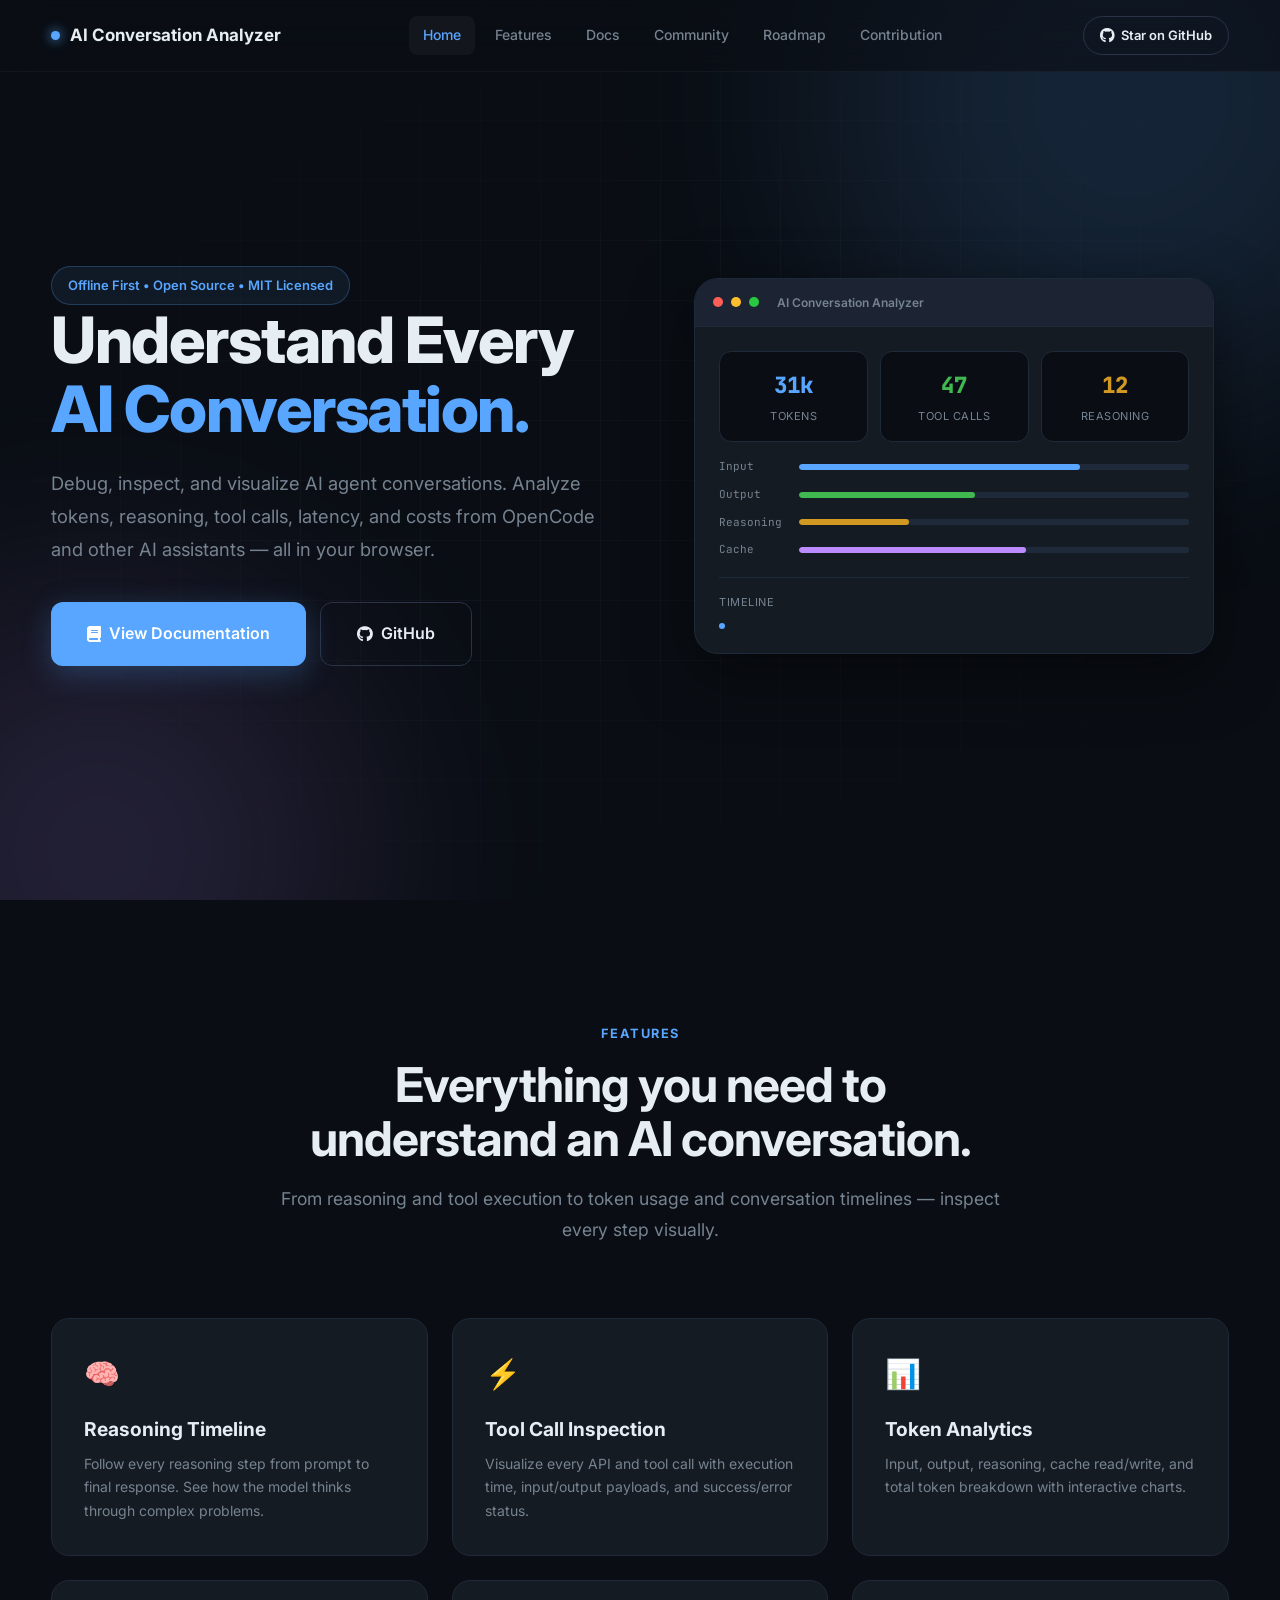
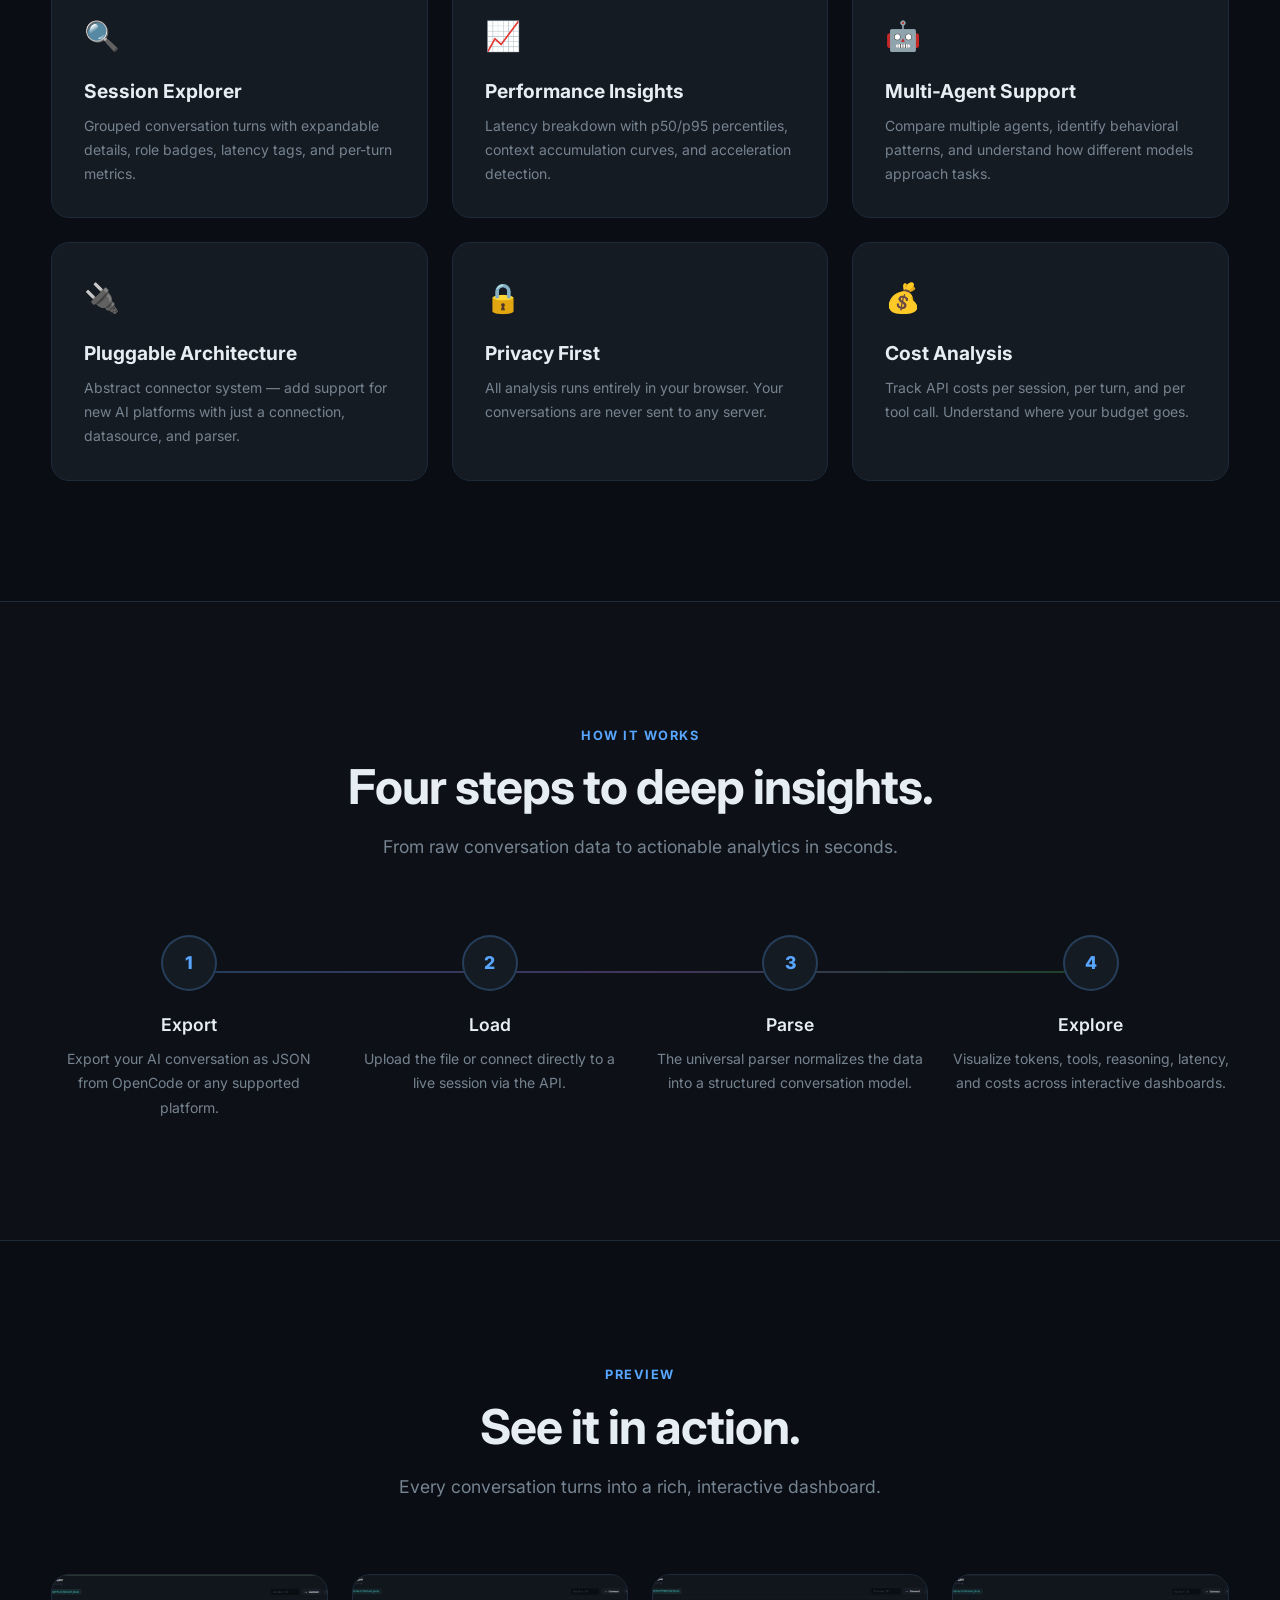
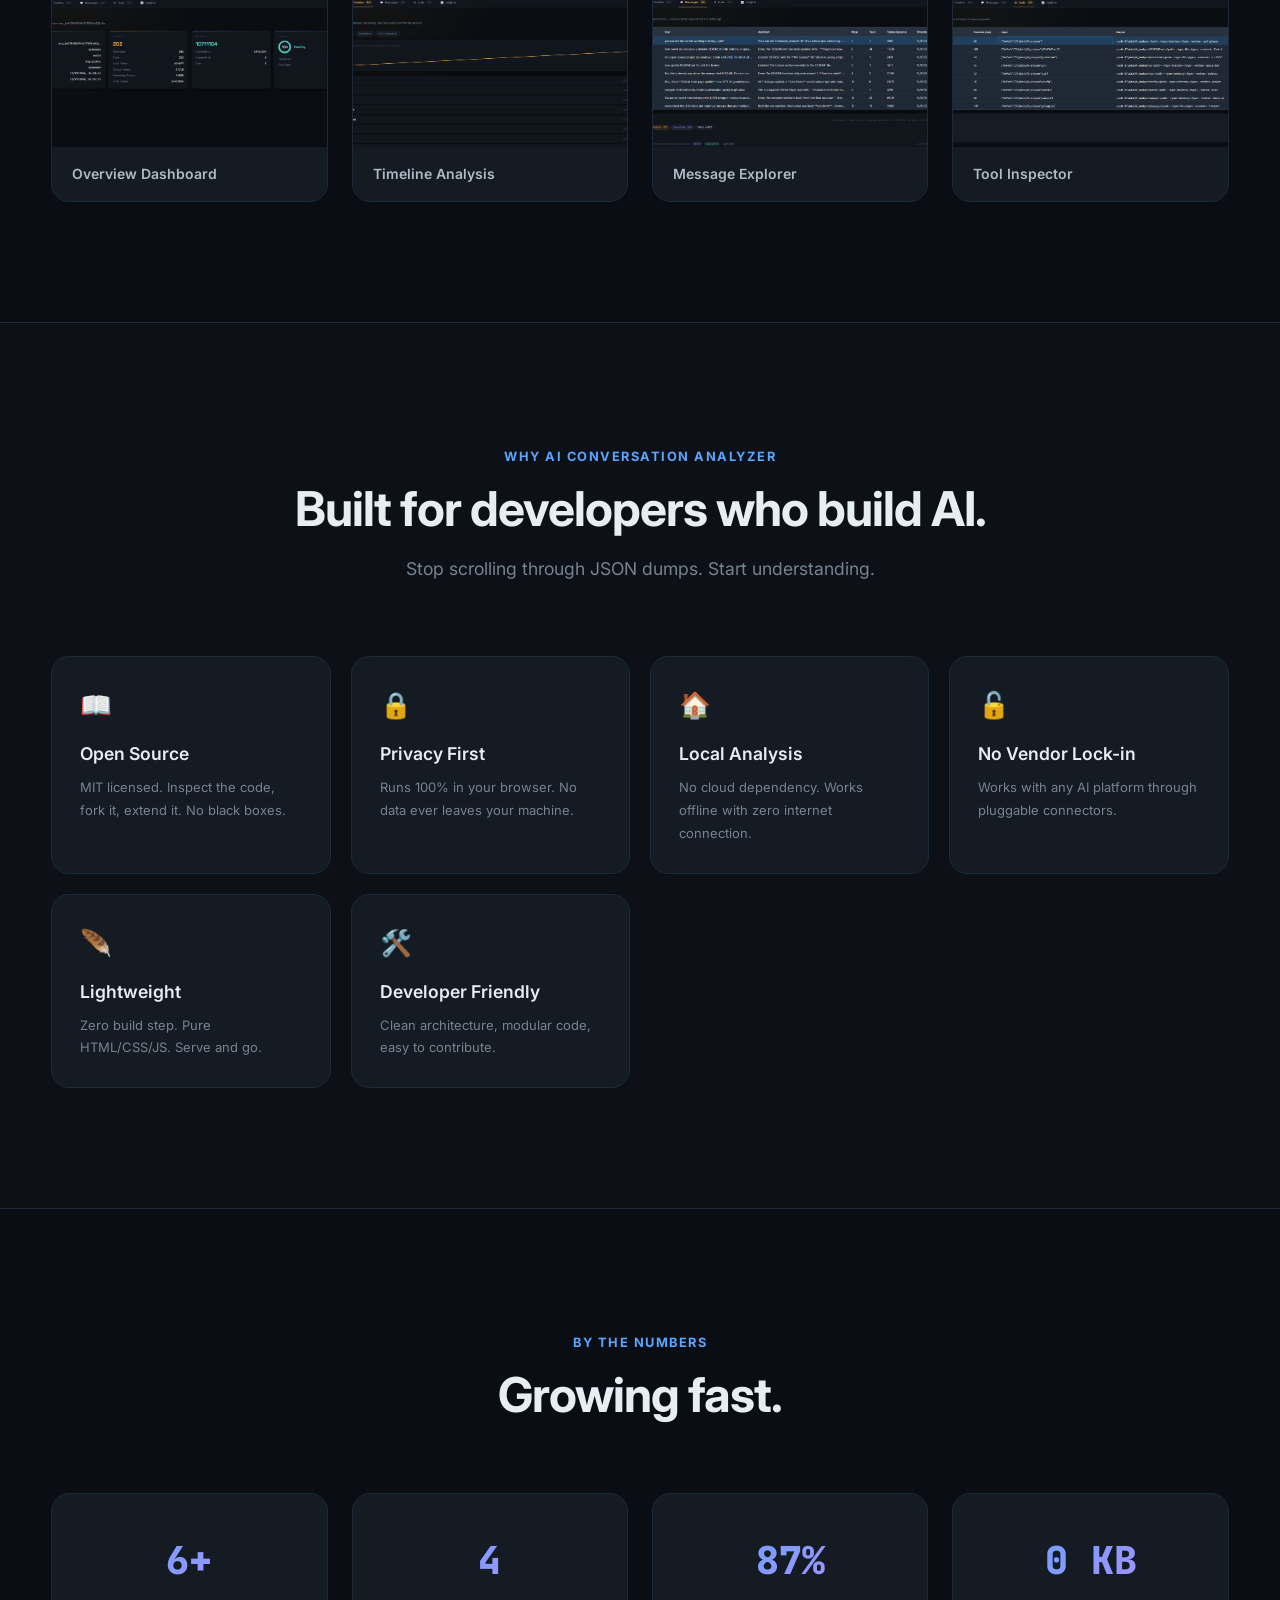
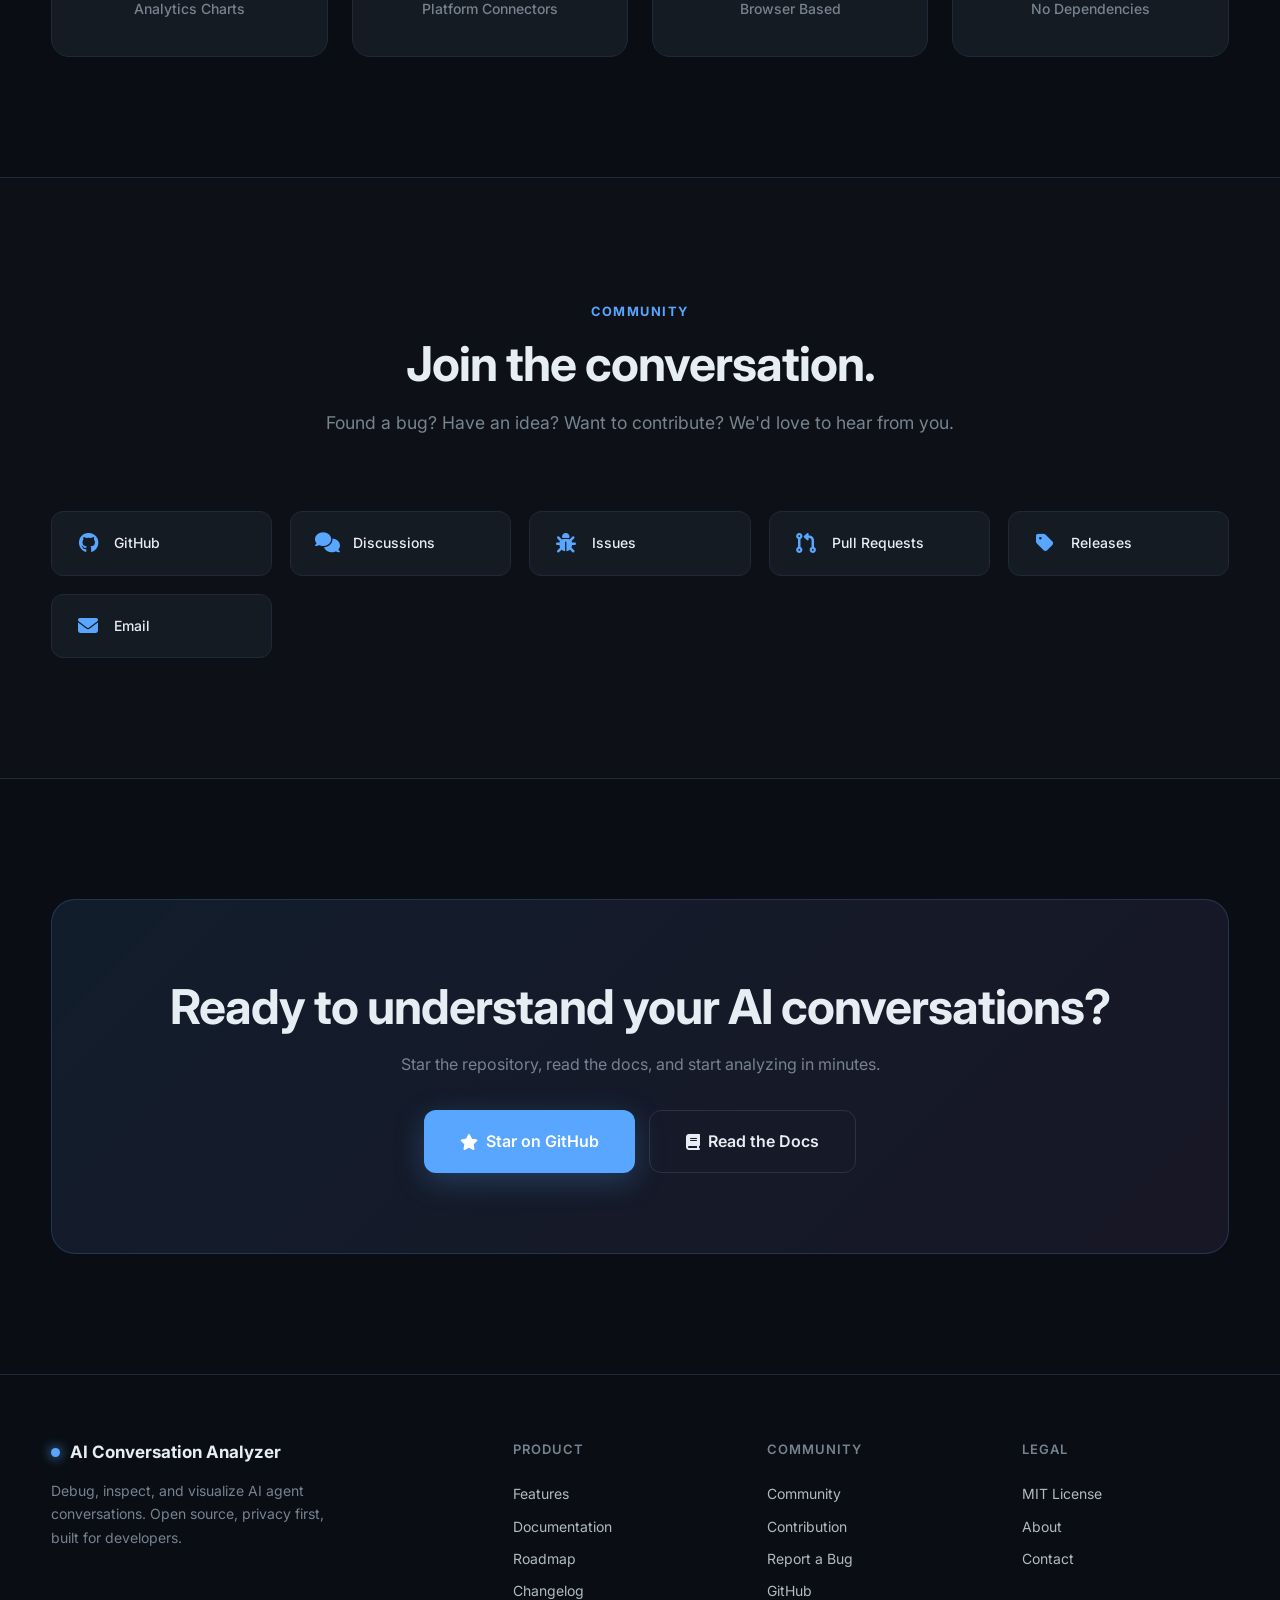
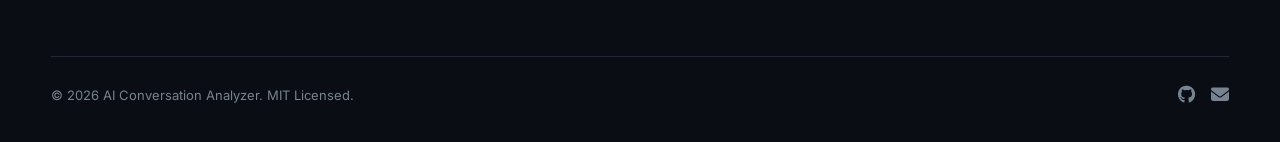
==== commit fff4ff33: "add real screenshots to index and features pages" ====
--- a/index.html
+++ b/index.html
@@ -49,7 +49,7 @@
                         <a class="btn btn-primary btn-lg" href="docs">
                             <i class="fa-solid fa-book"></i> View Documentation
                         </a>
-                        <a class="btn btn-secondary btn-lg" href="https://github.com/Conversation-analyzer" target="_blank">
+                        <a class="btn btn-secondary btn-lg" data-github="base" target="_blank">
                             <i class="fa-brands fa-github"></i> GitHub
                         </a>
                     </div>
@@ -209,19 +209,19 @@
             </div>
             <div class="screenshot-grid reveal">
                 <div class="screenshot-card">
-                    <div class="screenshot-placeholder">📊</div>
+                    <img src="assets/dashboard_overview.png" alt="Overview Dashboard" loading="lazy">
                     <div class="screenshot-caption">Overview Dashboard</div>
                 </div>
                 <div class="screenshot-card">
-                    <div class="screenshot-placeholder">⏱️</div>
+                    <img src="assets/dashboard_timeline.png" alt="Timeline Analysis" loading="lazy">
                     <div class="screenshot-caption">Timeline Analysis</div>
                 </div>
                 <div class="screenshot-card">
-                    <div class="screenshot-placeholder">💬</div>
+                    <img src="assets/dashboard_messages.png" alt="Message Explorer" loading="lazy">
                     <div class="screenshot-caption">Message Explorer</div>
                 </div>
                 <div class="screenshot-card">
-                    <div class="screenshot-placeholder">⚙️</div>
+                    <img src="assets/dashboard_tools.png" alt="Tool Inspector" loading="lazy">
                     <div class="screenshot-caption">Tool Inspector</div>
                 </div>
             </div>
@@ -308,27 +308,27 @@
                 <p>Found a bug? Have an idea? Want to contribute? We'd love to hear from you.</p>
             </div>
             <div class="community-grid reveal">
-                <a class="community-card" href="https://github.com/Conversation-analyzer" target="_blank">
+                <a class="community-card" data-github="base" target="_blank">
                     <i class="fa-brands fa-github"></i>
                     <span>GitHub</span>
                 </a>
-                <a class="community-card" href="https://github.com/Conversation-analyzer/discussions" target="_blank">
+                <a class="community-card" data-github="repo/discussions" target="_blank">
                     <i class="fa-solid fa-comments"></i>
                     <span>Discussions</span>
                 </a>
-                <a class="community-card" href="https://github.com/Conversation-analyzer/issues" target="_blank">
+                <a class="community-card" data-github="repo/issues" target="_blank">
                     <i class="fa-solid fa-bug"></i>
                     <span>Issues</span>
                 </a>
-                <a class="community-card" href="https://github.com/Conversation-analyzer/pulls" target="_blank">
+                <a class="community-card" data-github="repo/pulls" target="_blank">
                     <i class="fa-solid fa-code-pull-request"></i>
                     <span>Pull Requests</span>
                 </a>
-                <a class="community-card" href="https://github.com/Conversation-analyzer/releases" target="_blank">
+                <a class="community-card" data-github="repo/releases" target="_blank">
                     <i class="fa-solid fa-tag"></i>
                     <span>Releases</span>
                 </a>
-                <a class="community-card" href="mailto:chnrndr3@email.com">
+                <a class="community-card" data-email="contact">
                     <i class="fa-solid fa-envelope"></i>
                     <span>Email</span>
                 </a>
@@ -343,7 +343,7 @@
                 <h2>Ready to understand your AI conversations?</h2>
                 <p>Star the repository, read the docs, and start analyzing in minutes.</p>
                 <div class="cta-buttons">
-                    <a class="btn btn-primary btn-lg" href="https://github.com/Conversation-analyzer" target="_blank">
+                    <a class="btn btn-primary btn-lg" data-github="base" target="_blank">
                         <i class="fa-solid fa-star"></i> Star on GitHub
                     </a>
                     <a class="btn btn-secondary btn-lg" href="docs">
@@ -356,6 +356,7 @@
 
     <div id="site-footer"></div>
 
+    <script src="js/config.js"></script>
     <script src="js/include.js"></script>
     <script src="js/main.js"></script>
 </body>
--- a/css/components.css
+++ b/css/components.css
@@ -74,6 +74,7 @@
     border: 1px solid var(--border-light);
     border-radius: var(--radius-lg);
     padding: 32px;
+    overflow: hidden;
     transition: transform var(--transition), border-color var(--transition), box-shadow var(--transition);
 }
 
--- a/css/home.css
+++ b/css/home.css
@@ -425,14 +425,11 @@
     box-shadow: var(--shadow);
 }
 
-.screenshot-placeholder {
+.screenshot-card img {
+    width: 100%;
     aspect-ratio: 16/10;
-    display: flex;
-    align-items: center;
-    justify-content: center;
-    background: linear-gradient(135deg, var(--surface-2), var(--surface-3));
-    font-size: 2.5rem;
-    opacity: 0.4;
+    object-fit: cover;
+    display: block;
 }
 
 .screenshot-caption {
--- a/css/pages.css
+++ b/css/pages.css
@@ -3,36 +3,387 @@
    ========================================================================== */
 
 /* ===========================
-   Docs Page
-   =========================== */
-
-.docs-coming-soon {
-    display: grid;
-    grid-template-columns: repeat(auto-fit, minmax(300px, 1fr));
-    gap: 18px;
-}
-
-.docs-section-card {
-    padding: 24px;
+   Docs Page — Layout
+   =========================== */
+
+.docs-layout {
+    display: flex;
+    max-width: var(--container);
+    margin: 0 auto;
+    height: calc(100vh - var(--nav-height));
+    margin-top: var(--nav-height);
+}
+
+/* Sidebar */
+.docs-sidebar {
+    width: 260px;
+    flex-shrink: 0;
+    height: 100%;
+    overflow-y: auto;
+    padding: 32px 0 32px 24px;
+    border-right: 1px solid var(--border-light);
+}
+
+/* Mobile Nav (hidden on desktop) */
+.docs-mobile-bar { display: none; }
+.docs-mobile-dropdown { display: none; }
+
+.docs-nav-group {
+    margin-bottom: 28px;
+}
+
+.docs-nav-heading {
+    display: block;
+    font-size: 11px;
+    font-weight: 700;
+    text-transform: uppercase;
+    letter-spacing: 1.5px;
+    color: var(--muted);
+    padding: 0 12px;
+    margin-bottom: 8px;
+}
+
+.docs-nav-link {
+    display: block;
+    padding: 7px 12px 7px 27px;
+    font-size: 14px;
+    color: var(--text-secondary);
+    border-radius: var(--radius-sm);
+    border-left: 2px solid transparent;
+    text-decoration: none;
+    transition: all var(--transition);
+    line-height: 1.5;
+}
+
+.docs-nav-link:hover {
+    color: var(--text);
+    background: rgba(255, 255, 255, 0.04);
+}
+
+.docs-nav-link.active {
+    color: var(--primary);
+    background: var(--primary-bg);
+    border-left-color: var(--primary);
+    font-weight: 500;
+}
+
+/* Main Content */
+.docs-content {
+    flex: 1;
+    min-width: 0;
+    padding: 32px 56px 80px;
+    max-width: 820px;
+    overflow-y: auto;
+    height: 100%;
+}
+
+/* Search Bar */
+.docs-search {
+    display: flex;
+    align-items: center;
+    gap: 10px;
+    position: relative;
+    margin-bottom: 32px;
+    padding: 12px 16px;
+    border: 1px solid var(--border-light);
     border-radius: var(--radius);
     background: var(--surface);
-    border: 1px solid var(--border-light);
-    display: flex;
+    transition: border-color var(--transition);
+}
+
+.docs-search:focus-within {
+    border-color: var(--primary-border);
+}
+
+.docs-search i {
+    color: var(--muted);
+    font-size: 14px;
+    flex-shrink: 0;
+}
+
+.docs-search input {
+    flex: 1;
+    background: none;
+    border: none;
+    outline: none;
+    color: var(--text);
+    font-size: 14px;
+    font-family: inherit;
+}
+
+.docs-search input::placeholder {
+    color: var(--muted);
+}
+
+.docs-search kbd {
+    padding: 2px 8px;
+    font-size: 11px;
+    font-family: var(--font-mono);
+    color: var(--muted);
+    background: var(--bg-2);
+    border: 1px solid var(--border-light);
+    border-radius: 4px;
+    flex-shrink: 0;
+}
+
+/* Search Results Dropdown */
+.docs-search-results {
+    display: none;
+    position: absolute;
+    top: 100%;
+    left: 0; right: 0;
+    margin-top: 6px;
+    background: var(--surface);
+    border: 1px solid var(--border-light);
+    border-radius: var(--radius);
+    max-height: 320px;
+    overflow-y: auto;
+    box-shadow: 0 8px 24px rgba(0,0,0,0.25);
+    z-index: 100;
+}
+.docs-search-results.open { display: block; }
+
+.docs-search-result {
+    display: flex;
+    flex-direction: column;
+    gap: 2px;
+    padding: 10px 16px;
+    color: var(--text);
+    text-decoration: none;
+    border-bottom: 1px solid var(--border-light);
+    transition: background var(--transition);
+}
+.docs-search-result:last-child { border-bottom: none; }
+.docs-search-result:hover { background: rgba(255,255,255,0.04); }
+.docs-search-result-title { font-size: 14px; font-weight: 500; }
+.docs-search-result-section { font-size: 12px; color: var(--muted); }
+.docs-search-empty { padding: 16px; text-align: center; color: var(--muted); font-size: 14px; }
+
+/* ===========================
+   Docs Page — Sections
+   =========================== */
+
+.docs-section {
+    padding: 8px 0 32px;
+}
+
+.docs-section h2 {
+    font-size: 1.6rem;
+    font-weight: 700;
+    margin-bottom: 12px;
+    scroll-margin-top: calc(var(--nav-height) + 24px);
+}
+
+.docs-section h4 {
+    font-size: 1rem;
+    font-weight: 600;
+    margin-bottom: 8px;
+}
+
+.docs-lead {
+    font-size: 1.05rem;
+    color: var(--muted);
+    margin-bottom: 28px;
+    line-height: 1.7;
+}
+
+.docs-section p {
+    margin-bottom: 16px;
+    line-height: 1.75;
+    color: var(--text-secondary);
+}
+
+.docs-section code {
+    font-family: var(--font-mono);
+    font-size: 0.88em;
+    background: var(--surface-2);
+    padding: 2px 7px;
+    border-radius: 5px;
+    color: var(--primary);
+    border: 1px solid var(--border-light);
+}
+
+/* ===========================
+   Docs Page — Sidebar Scrollbar
+   =========================== */
+
+.docs-sidebar::-webkit-scrollbar { width: 4px; }
+.docs-sidebar::-webkit-scrollbar-track { background: transparent; }
+.docs-sidebar::-webkit-scrollbar-thumb { background: var(--border); border-radius: 4px; }
+
+/* ===========================
+   Docs Page — Code Blocks
+   =========================== */
+
+.docs-code-block {
+    background: var(--surface);
+    border: 1px solid var(--border-light);
+    border-radius: var(--radius);
+    margin-bottom: 24px;
+    overflow: hidden;
+}
+
+.docs-code-header {
+    display: flex;
+    align-items: center;
+    justify-content: space-between;
+    padding: 10px 16px;
+    background: var(--surface-2);
+    border-bottom: 1px solid var(--border-light);
+}
+
+.docs-code-lang {
+    font-size: 12px;
+    font-weight: 600;
+    color: var(--muted);
+    text-transform: uppercase;
+    letter-spacing: 0.5px;
+}
+
+.docs-copy-btn {
+    background: none;
+    border: none;
+    color: var(--muted);
+    cursor: pointer;
+    padding: 4px 8px;
+    border-radius: 4px;
+    font-size: 13px;
+    transition: all var(--transition);
+}
+
+.docs-copy-btn:hover {
+    color: var(--text);
+    background: rgba(255, 255, 255, 0.06);
+}
+
+.docs-code-block pre {
+    padding: 18px 20px;
+    margin: 0;
+    overflow-x: auto;
+}
+
+.docs-code-block pre code {
+    font-family: var(--font-mono);
+    font-size: 13px;
+    line-height: 1.8;
+    color: var(--text-secondary);
+    background: none;
+    border: none;
+    padding: 0;
+    white-space: pre;
+}
+
+/* ===========================
+   Docs Page — Callouts
+   =========================== */
+
+.docs-callout {
+    display: flex;
+    gap: 14px;
+    padding: 18px 20px;
+    border-radius: var(--radius);
+    margin-bottom: 24px;
+    border: 1px solid;
+    font-size: 14px;
+    line-height: 1.7;
+}
+
+.docs-callout p { margin: 0; font-size: 14px; }
+.docs-callout strong { display: block; margin-bottom: 2px; font-size: 13px; text-transform: uppercase; letter-spacing: 0.5px; }
+.docs-callout > i { margin-top: 2px; flex-shrink: 0; font-size: 16px; }
+
+.docs-callout-tip {
+    background: var(--green-bg);
+    border-color: rgba(63, 185, 80, 0.25);
+}
+.docs-callout-tip i,
+.docs-callout-tip strong { color: var(--green); }
+
+.docs-callout-note {
+    background: var(--primary-bg);
+    border-color: var(--primary-border);
+}
+.docs-callout-note i,
+.docs-callout-note strong { color: var(--primary); }
+
+.docs-callout-warning {
+    background: var(--amber-bg);
+    border-color: rgba(210, 153, 34, 0.25);
+}
+.docs-callout-warning i,
+.docs-callout-warning strong { color: var(--amber); }
+
+/* ===========================
+   Docs Page — Tables
+   =========================== */
+
+.docs-table-wrap {
+    overflow-x: auto;
+    margin-bottom: 24px;
+    border: 1px solid var(--border-light);
+    border-radius: var(--radius);
+}
+
+.docs-table {
+    width: 100%;
+    border-collapse: collapse;
+    font-size: 14px;
+}
+
+.docs-table th {
+    text-align: left;
+    padding: 12px 16px;
+    font-size: 12px;
+    font-weight: 700;
+    text-transform: uppercase;
+    letter-spacing: 0.5px;
+    color: var(--muted);
+    background: var(--surface);
+    border-bottom: 1px solid var(--border-light);
+}
+
+.docs-table td {
+    padding: 12px 16px;
+    border-bottom: 1px solid var(--border-light);
+    color: var(--text-secondary);
+    vertical-align: top;
+}
+
+.docs-table tr:last-child td { border-bottom: none; }
+
+.docs-table td code {
+    font-size: 0.85em;
+    white-space: nowrap;
+}
+
+/* ===========================
+   Docs Page — Steps
+   =========================== */
+
+.docs-steps {
+    list-style: none;
+    padding: 0;
+    margin: 0 0 24px;
+    display: flex;
+    flex-direction: column;
+    gap: 20px;
+}
+
+.docs-steps li {
+    display: flex;
+    gap: 16px;
     align-items: flex-start;
-    gap: 16px;
-    transition: border-color var(--transition), transform var(--transition);
-}
-
-.docs-section-card:hover {
-    border-color: var(--primary-border);
-    transform: translateY(-2px);
-}
-
-.docs-section-card > i {
-    font-size: 22px;
-    color: var(--primary);
+}
+
+.docs-step-num {
     width: 28px;
     height: 28px;
+    border-radius: 50%;
+    background: var(--primary-bg);
+    border: 1px solid var(--primary-border);
+    color: var(--primary);
+    font-size: 13px;
+    font-weight: 700;
     display: flex;
     align-items: center;
     justify-content: center;
@@ -40,27 +391,187 @@
     margin-top: 2px;
 }
 
-.docs-section-card > div {
+.docs-steps li div { flex: 1; }
+.docs-steps li strong { display: block; margin-bottom: 4px; font-size: 15px; }
+.docs-steps li p { margin: 0; font-size: 14px; color: var(--muted); }
+
+/* ===========================
+   Docs Page — Lists
+   =========================== */
+
+.docs-list {
+    list-style: none;
+    padding: 0;
+    margin: 0 0 24px;
+    display: flex;
+    flex-direction: column;
+    gap: 12px;
+}
+
+.docs-list li {
+    display: flex;
+    align-items: center;
+    gap: 12px;
+    font-size: 15px;
+    color: var(--text-secondary);
+}
+
+.docs-list li i {
+    color: var(--green);
+    font-size: 14px;
+    flex-shrink: 0;
+}
+
+/* ===========================
+   Docs Page — Tabs
+   =========================== */
+
+.docs-tabs {
+    margin-bottom: 24px;
+}
+
+.docs-tab-buttons {
+    display: flex;
+    gap: 0;
+    border-bottom: 1px solid var(--border-light);
+    margin-bottom: 0;
+}
+
+.docs-tab-btn {
+    padding: 10px 20px;
+    font-size: 14px;
+    font-weight: 500;
+    color: var(--muted);
+    background: none;
+    border: none;
+    border-bottom: 2px solid transparent;
+    cursor: pointer;
+    transition: all var(--transition);
+}
+
+.docs-tab-btn:hover { color: var(--text); }
+.docs-tab-btn.active {
+    color: var(--primary);
+    border-bottom-color: var(--primary);
+}
+
+.docs-tab-panel { display: none; }
+.docs-tab-panel.active { display: block; padding-top: 16px; }
+
+/* ===========================
+   Docs Page — FAQ
+   =========================== */
+
+.docs-faq-item {
+    padding: 20px 0;
+    border-bottom: 1px solid var(--border-light);
+}
+
+.docs-faq-item:last-child { border-bottom: none; }
+
+.docs-faq-item h4 {
+    margin-bottom: 8px;
+    color: var(--text);
+}
+
+.docs-faq-item p {
+    margin: 0;
+    font-size: 14px;
+    color: var(--text-secondary);
+}
+
+/* ===========================
+   Docs Page — Placeholder
+   =========================== */
+
+.docs-placeholder {
+    display: flex;
+    flex-direction: column;
+    align-items: center;
+    justify-content: center;
+    padding: 48px 24px;
+    background: var(--surface);
+    border: 1px dashed var(--border);
+    border-radius: var(--radius);
+    margin-bottom: 24px;
+    text-align: center;
+}
+
+.docs-placeholder i {
+    font-size: 2rem;
+    color: var(--muted-dim);
+    margin-bottom: 12px;
+}
+
+.docs-placeholder p {
+    font-size: 14px;
+    color: var(--muted);
+    margin: 0;
+}
+
+/* ===========================
+   Docs Page — Prev / Next
+   =========================== */
+
+.docs-prev-next {
+    display: flex;
+    gap: 16px;
+    margin-top: 48px;
+    padding-top: 32px;
+    border-top: 1px solid var(--border-light);
+}
+.docs-prev, .docs-next {
     flex: 1;
-    min-width: 0;
-}
-
-.docs-section-card > div span {
-    display: block;
-    font-size: 14px;
-    font-weight: 600;
-    margin-bottom: 4px;
-}
-
-.docs-section-card > div p {
-    font-size: 12px;
-    color: var(--muted);
-    line-height: 1.5;
-}
-
-.docs-section-card > .tag {
-    flex-shrink: 0;
-    margin-top: 2px;
+    display: flex;
+    flex-direction: column;
+    gap: 4px;
+    padding: 16px;
+    border: 1px solid var(--border-light);
+    border-radius: var(--radius);
+    text-decoration: none;
+    transition: border-color var(--transition), background var(--transition);
+}
+.docs-prev:hover, .docs-next:hover {
+    border-color: var(--primary-border);
+    background: var(--primary-bg);
+}
+.docs-next { text-align: right; align-items: flex-end; }
+.docs-prev-next-label { font-size: 12px; color: var(--muted); text-transform: uppercase; letter-spacing: 0.5px; }
+.docs-prev-next-title { font-size: 15px; font-weight: 600; color: var(--text); }
+
+/* ===========================
+   Docs Page — Footer
+   =========================== */
+
+.docs-footer {
+    display: flex;
+    gap: 12px;
+    padding-top: 40px;
+    margin-top: 40px;
+    border-top: 1px solid var(--border-light);
+}
+
+/* ===========================
+   Docs Page — Loading
+   =========================== */
+
+.docs-loading {
+    display: flex;
+    flex-direction: column;
+    align-items: center;
+    justify-content: center;
+    padding: 80px 24px;
+    color: var(--muted);
+}
+
+.docs-loading i {
+    font-size: 1.5rem;
+    margin-bottom: 12px;
+}
+
+.docs-loading p {
+    margin: 0;
+    font-size: 14px;
 }
 
 /* ===========================
@@ -249,13 +760,19 @@
     background: var(--surface);
     border: 1px solid var(--border);
     border-radius: var(--radius-lg);
-    padding: 3rem 2rem;
-    display: flex;
-    flex-direction: column;
+    padding: 0;
+    display: flex;
     align-items: center;
     justify-content: center;
     min-height: 320px;
-    text-align: center;
+    overflow: hidden;
+}
+
+.feature-illustration img {
+    width: 100%;
+    height: 100%;
+    object-fit: cover;
+    display: block;
 }
 
 /* ===========================
@@ -304,6 +821,7 @@
     overflow-x: auto;
     border: 1px solid var(--border-light);
     white-space: pre;
+    max-width: 100%;
 }
 
 .code-block .comment { color: var(--muted); }
--- a/css/responsive.css
+++ b/css/responsive.css
@@ -3,7 +3,7 @@
    ========================================================================== */
 
 /* ===========================
-   Responsive
+   Tablet & below (≤ 1024px)
    =========================== */
 
 @media (max-width: 1024px) {
@@ -12,14 +12,27 @@
     .hero-buttons { justify-content: center; }
     .steps { grid-template-columns: repeat(2, 1fr); }
     .steps::before { display: none; }
+    .steps-5 { grid-template-columns: repeat(3, 1fr); }
+    .steps-5::before { display: none; }
     .footer-grid { grid-template-columns: 1fr 1fr; }
     .content-grid { grid-template-columns: 1fr; }
+    .grid-2 { grid-template-columns: 1fr; }
     .grid-3 { grid-template-columns: repeat(2, 1fr); }
     .grid-4 { grid-template-columns: repeat(2, 1fr); }
+    .docs-content { padding: 40px 36px 80px; }
 }
 
+/* ===========================
+   Mobile (≤ 768px)
+   =========================== */
+
 @media (max-width: 768px) {
-    .section { padding: 80px 0; }
+    .section { padding: 60px 0; }
+    .page-header { padding: calc(var(--nav-height) + 40px) 0 40px; }
+    .page-header h1 { font-size: 2rem; }
+    .page-header p { font-size: 0.95rem; }
+
+    /* Nav */
     .nav-links {
         position: fixed;
         top: var(--nav-height);
@@ -38,19 +51,138 @@
     .nav-links a { padding: 14px 24px; border-top: 1px solid var(--border-light); width: 100%; }
     .nav-toggle { display: flex; }
     .btn-github.desktop { display: none; }
+
+    /* Grids — force single column */
+    .grid-2, .grid-3, .grid-4 { grid-template-columns: 1fr; }
     .steps { grid-template-columns: 1fr; gap: 30px; }
+    .steps-5 { grid-template-columns: 1fr; gap: 20px; }
+
+    /* Footer */
     .footer-grid { grid-template-columns: 1fr; gap: 32px; }
     .footer-bottom { flex-direction: column; gap: 16px; text-align: center; }
-    .grid-2, .grid-3, .grid-4 { grid-template-columns: 1fr; }
+
+    /* Code blocks */
+    .card pre { max-width: 100% !important; overflow-x: auto !important; font-size: 12px !important; }
+    .code-block { font-size: 12px; }
+
+    /* Prevent sections from overflowing viewport */
+    .section { overflow-x: hidden; }
+
+    /* Misc */
     .mock-stat-row { grid-template-columns: 1fr; }
+    .section-header { margin-bottom: 40px; }
+    .section-header h2 { font-size: 1.6rem; }
+    .cta-banner { padding: 40px 24px; }
+    .cta-buttons { flex-direction: column; align-items: stretch; }
+    .cta-buttons .btn { width: 100%; }
+
+    /* Docs mobile sidebar dropdown */
+    .docs-layout { display: block; height: auto; margin-top: var(--nav-height); }
+    .docs-sidebar { display: none; }
+    .docs-content { padding: calc(var(--nav-height) + 44px + 44px + 12px) 16px 60px; height: auto; overflow-y: visible; }
+
+    /* Search bar — fixed below navbar on mobile */
+    .docs-search {
+        position: fixed;
+        top: var(--nav-height);
+        left: 0; right: 0;
+        z-index: 999;
+        margin-bottom: 0;
+        padding: 10px 16px;
+        border-radius: 0;
+        border-left: none; border-right: none; border-top: none;
+    }
+    .docs-search kbd { display: none; }
+    .docs-search-results { position: fixed; top: calc(var(--nav-height) + 44px); left: 0; right: 0; border-radius: 0; border-left: none; border-right: none; }
+
+    .docs-mobile-bar {
+        display: flex;
+        align-items: center;
+        justify-content: space-between;
+        position: fixed;
+        top: calc(var(--nav-height) + 44px);
+        left: 0; right: 0;
+        z-index: 999;
+        padding: 0 20px;
+        height: 44px;
+        background: var(--surface);
+        border-bottom: 1px solid var(--border-light);
+        font-size: 14px;
+        font-weight: 500;
+        color: var(--text);
+        cursor: pointer;
+        -webkit-tap-highlight-color: transparent;
+    }
+
+    .docs-mobile-bar i {
+        font-size: 12px;
+        color: var(--muted);
+        transition: transform 0.2s ease;
+    }
+
+    .docs-mobile-bar.open i {
+        transform: rotate(180deg);
+    }
+
+    .docs-mobile-dropdown {
+        display: none;
+        position: fixed;
+        top: calc(var(--nav-height) + 44px + 44px);
+        left: 0; right: 0;
+        z-index: 998;
+        max-height: 50vh;
+        overflow-y: auto;
+        background: var(--surface);
+        border-bottom: 1px solid var(--border-light);
+        padding: 8px 0;
+        box-shadow: 0 8px 24px rgba(0,0,0,0.3);
+    }
+
+    .docs-mobile-dropdown.open { display: block; }
+
+    .docs-mobile-dropdown .docs-nav-group {
+        padding: 0 16px;
+        margin-bottom: 12px;
+    }
+
+    .docs-mobile-dropdown .docs-nav-heading {
+        padding: 0 12px;
+        margin-bottom: 4px;
+    }
+
+    .docs-mobile-dropdown .docs-nav-link {
+        padding: 10px 12px 10px 27px;
+        font-size: 14px;
+    }
+
+    /* Docs prev/next — stack on mobile */
+    .docs-prev-next { flex-direction: column; gap: 12px; }
+    .docs-next { text-align: left; align-items: flex-start; }
+
+    /* Docs footer — stack on mobile */
+    .docs-footer {
+        flex-direction: column;
+        gap: 10px;
+    }
+    .docs-footer .btn { width: 100%; justify-content: center; }
 }
+
+/* ===========================
+   Small mobile (≤ 480px)
+   =========================== */
 
 @media (max-width: 480px) {
     h1 { letter-spacing: -0.5px; }
+    h2 { font-size: 1.4rem; }
+    .section { padding: 48px 0; }
     .btn { padding: 12px 20px; font-size: 14px; }
-    .card { padding: 24px; }
-    .feature-card { padding: 24px; }
-    .docs-coming-soon { grid-template-columns: 1fr; }
-    .docs-section-card { flex-wrap: wrap; }
+    .btn-lg { padding: 14px 24px; font-size: 15px; }
+    .card { padding: 20px; }
+    .card pre { padding: 12px !important; font-size: 11px !important; }
+    .feature-card { padding: 20px; }
     .timeline-phase { font-size: 11px; }
+    .step-number { width: 44px; height: 44px; font-size: 14px; }
+    .docs-callout { padding: 14px 16px; }
+    .docs-table { font-size: 13px; }
+    .docs-table th, .docs-table td { padding: 10px 12px; }
 }
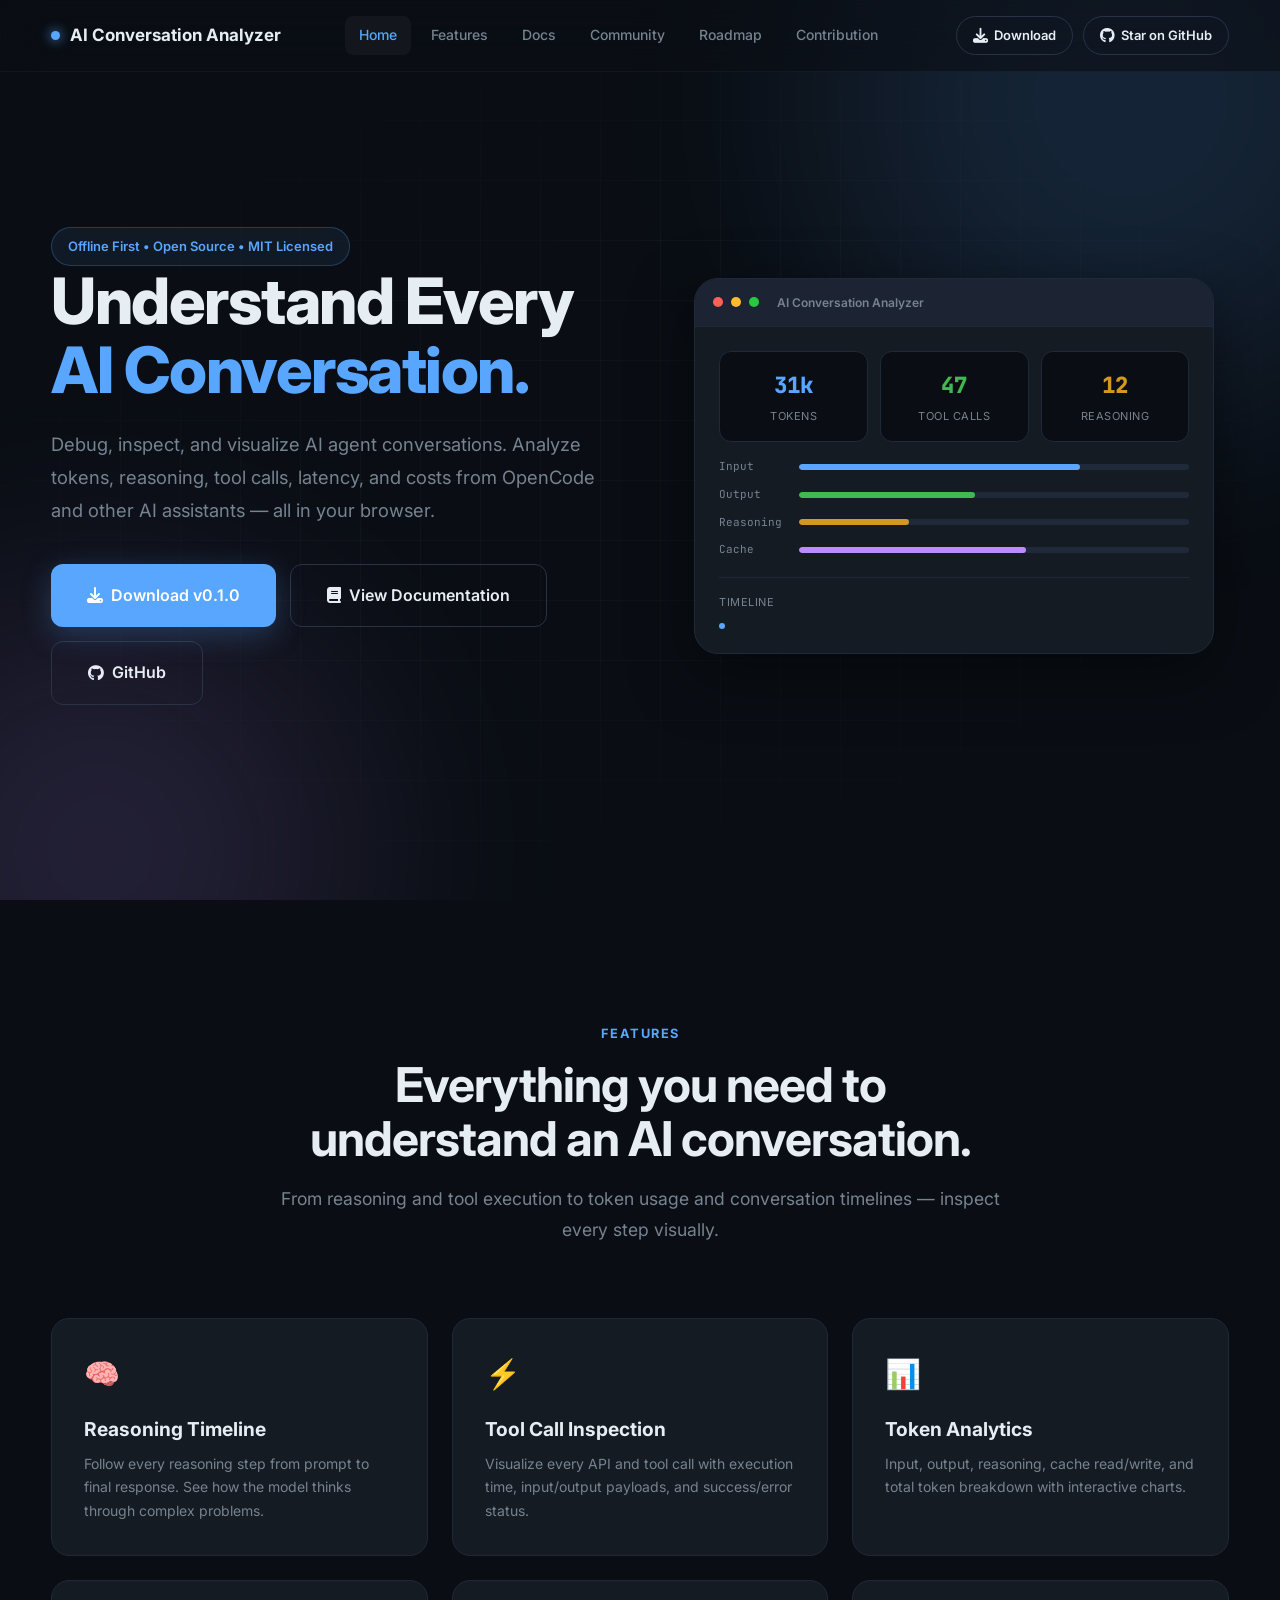
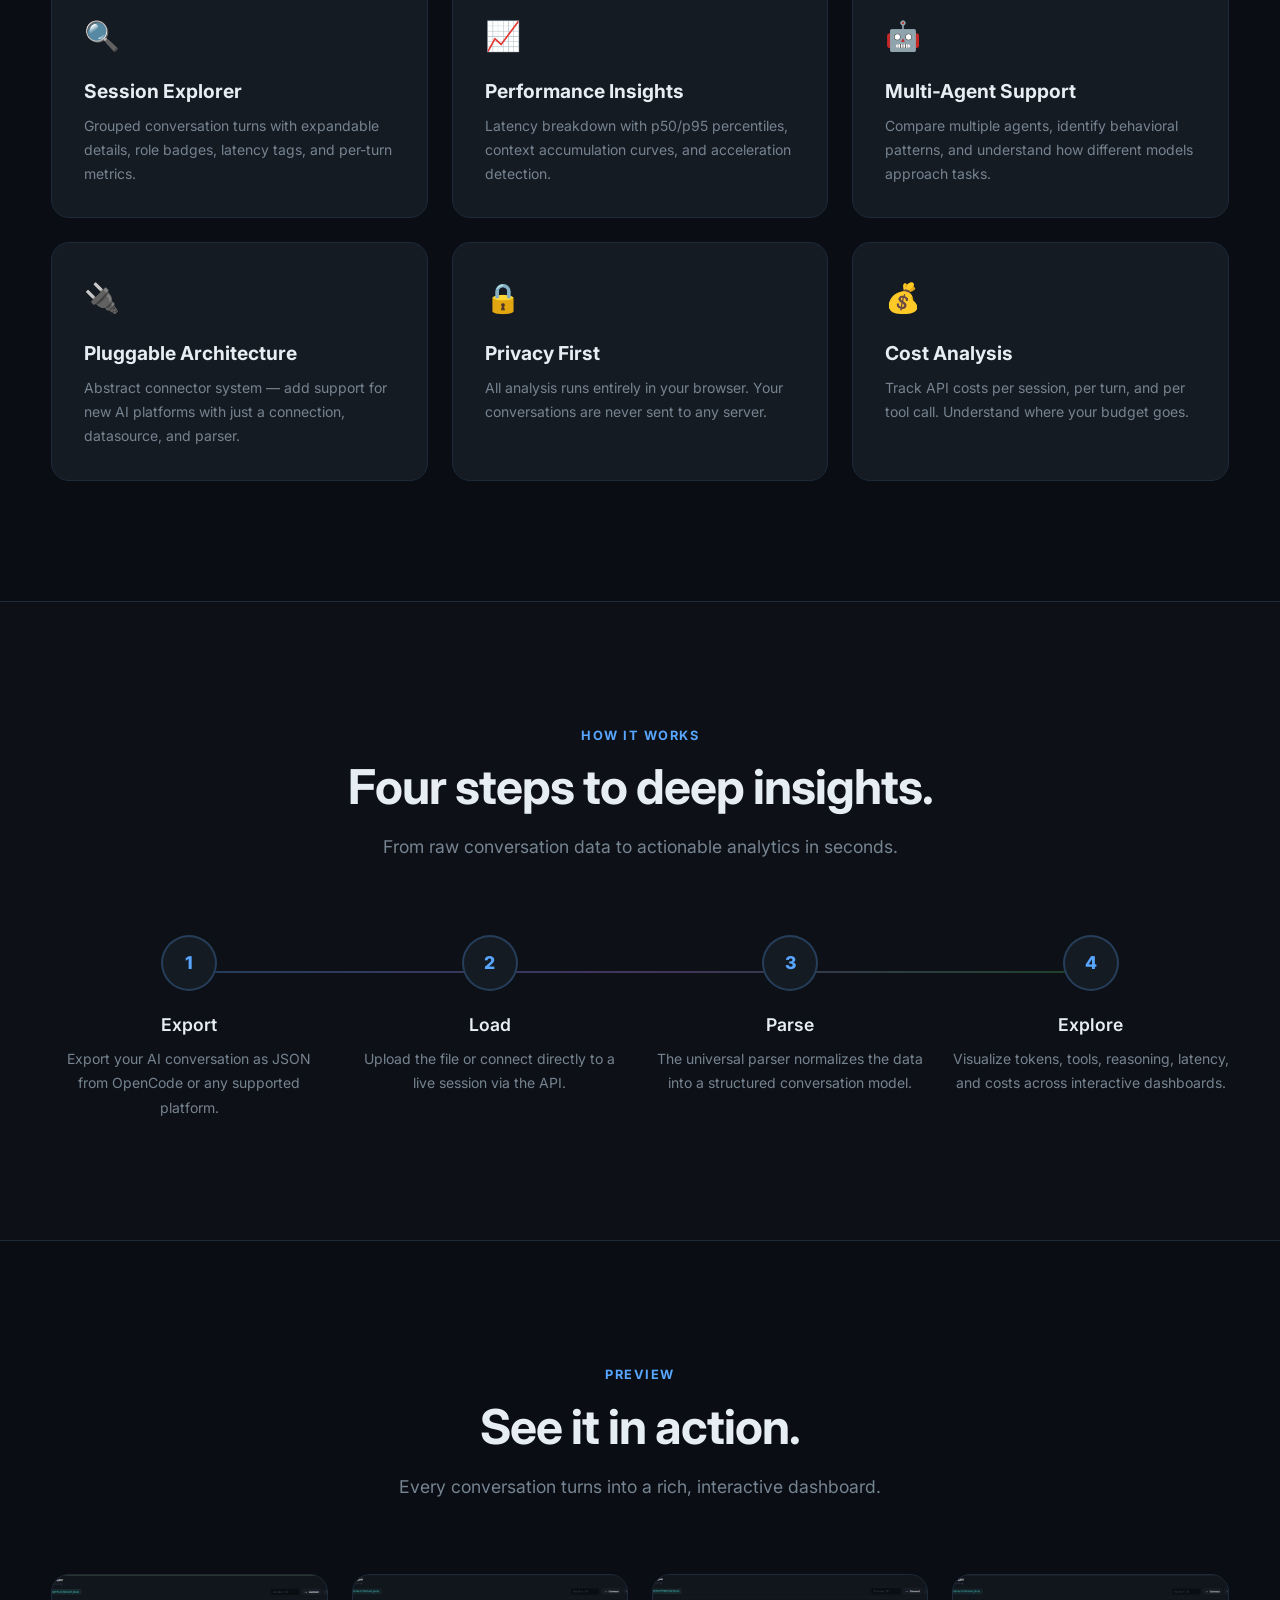
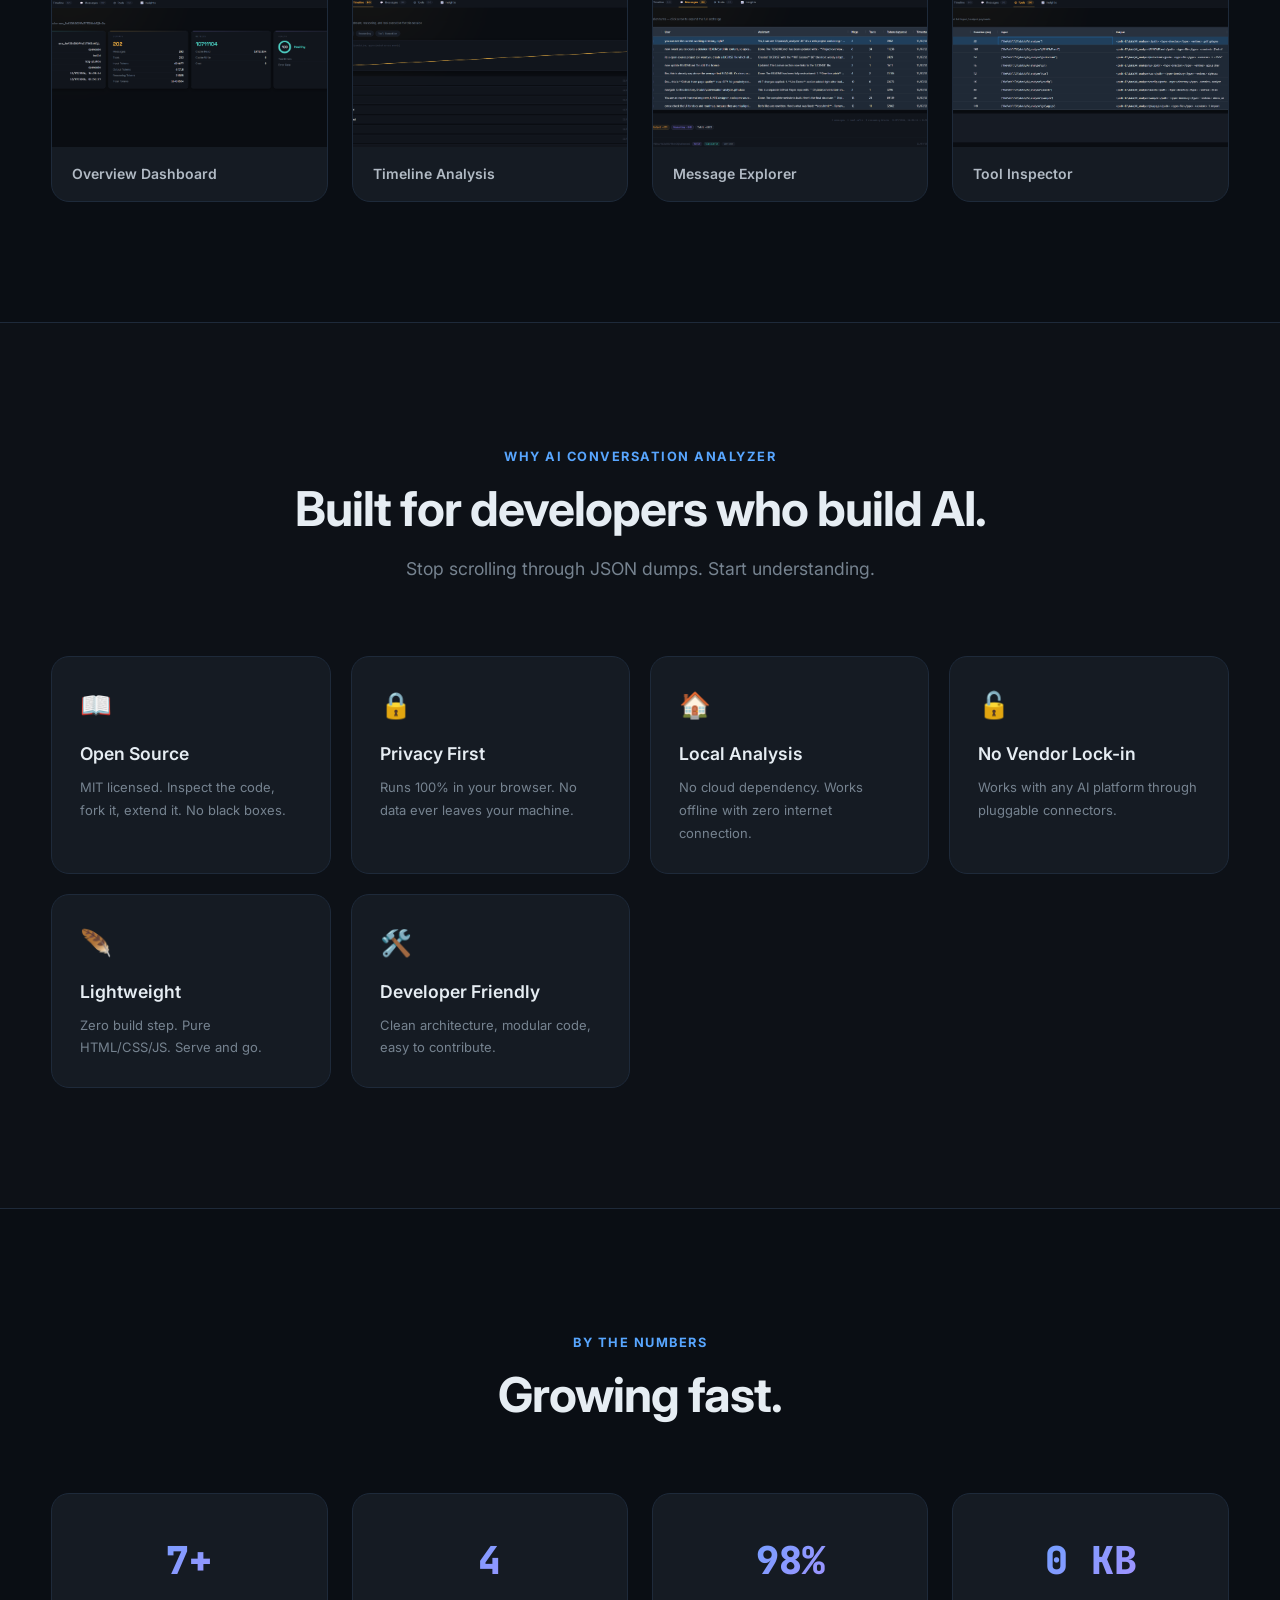
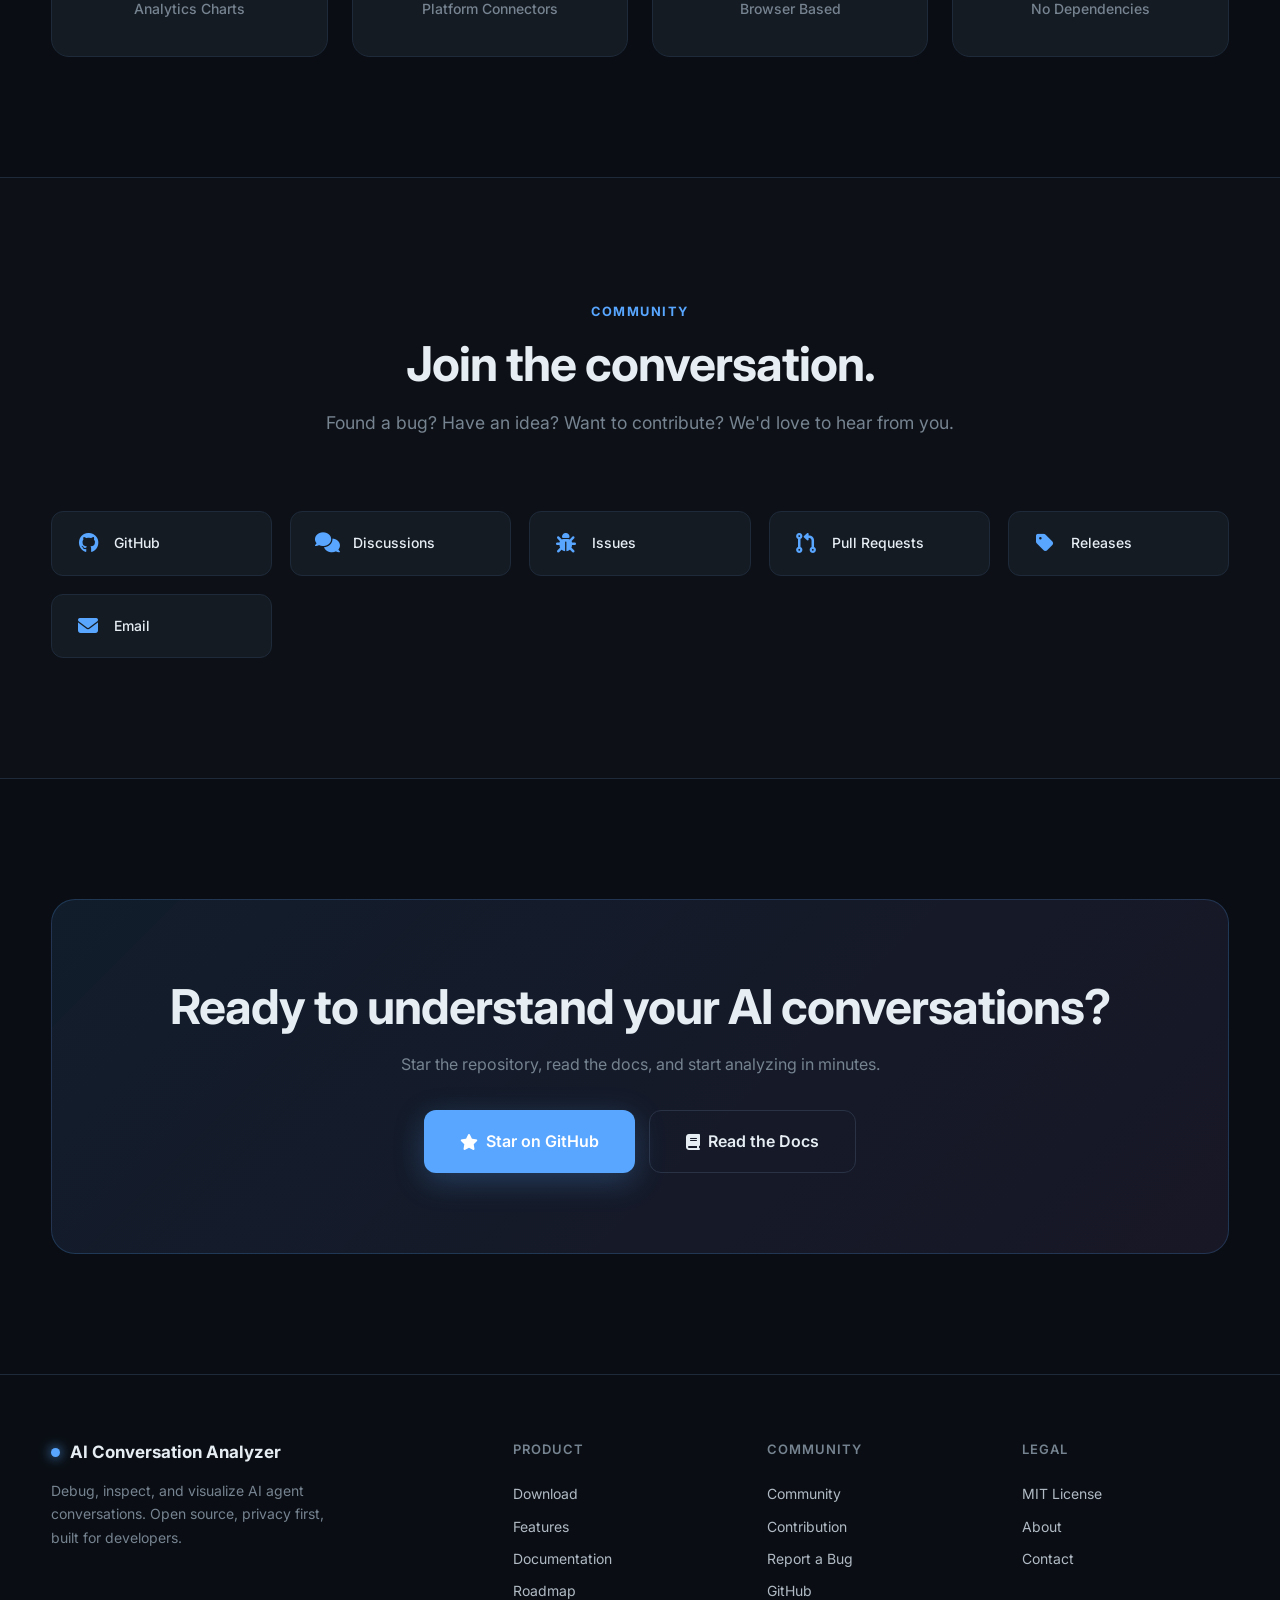
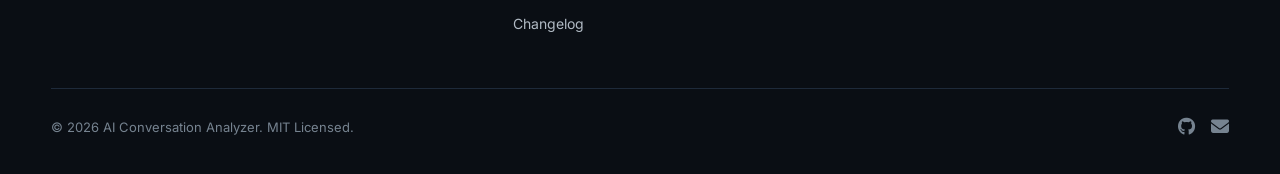
==== commit 9b481970: "add download buttons" ====
--- a/index.html
+++ b/index.html
@@ -46,7 +46,10 @@
                         from OpenCode and other AI assistants — all in your browser.
                     </p>
                     <div class="hero-buttons">
-                        <a class="btn btn-primary btn-lg" href="docs">
+                        <a class="btn btn-primary btn-lg" data-github="releases" target="_blank">
+                            <i class="fa-solid fa-download"></i> Download v0.1.0
+                        </a>
+                        <a class="btn btn-secondary btn-lg" href="docs">
                             <i class="fa-solid fa-book"></i> View Documentation
                         </a>
                         <a class="btn btn-secondary btn-lg" data-github="base" target="_blank">
--- a/css/pages.css
+++ b/css/pages.css
@@ -160,6 +160,45 @@
 .docs-search-empty { padding: 16px; text-align: center; color: var(--muted); font-size: 14px; }
 
 /* ===========================
+   Docs — Rendered Markdown Content
+   =========================== */
+
+#docs-content-inner h1 { font-size: 2rem; font-weight: 800; letter-spacing: -0.5px; margin: 0 0 16px; line-height: 1.2; }
+#docs-content-inner h2 { font-size: 1.5rem; font-weight: 700; margin: 40px 0 12px; line-height: 1.25; }
+#docs-content-inner h3 { font-size: 1.2rem; font-weight: 600; margin: 32px 0 10px; line-height: 1.3; }
+#docs-content-inner h4 { font-size: 1.05rem; font-weight: 600; margin: 28px 0 8px; }
+
+#docs-content-inner p { margin-bottom: 16px; line-height: 1.75; color: var(--text-secondary); }
+
+#docs-content-inner ul,
+#docs-content-inner ol { margin-bottom: 16px; padding-left: 24px; }
+#docs-content-inner ul { list-style: disc; }
+#docs-content-inner ol { list-style: decimal; }
+#docs-content-inner li { margin-bottom: 8px; line-height: 1.7; color: var(--text-secondary); }
+#docs-content-inner li:last-child { margin-bottom: 0; }
+
+#docs-content-inner blockquote {
+    margin: 20px 0;
+    padding: 16px 20px;
+    border-left: 3px solid var(--primary);
+    background: var(--primary-bg);
+    border-radius: 0 var(--radius) var(--radius) 0;
+    color: var(--text-secondary);
+}
+#docs-content-inner blockquote p { margin-bottom: 0; }
+
+#docs-content-inner hr { margin: 32px 0; border: none; border-top: 1px solid var(--border-light); }
+
+#docs-content-inner pre { margin-bottom: 20px; }
+#docs-content-inner pre code { display: block; }
+
+#docs-content-inner table { margin-bottom: 20px; }
+
+#docs-content-inner img { margin: 20px 0; border-radius: var(--radius); }
+
+#docs-content-inner strong { font-weight: 600; color: var(--text); }
+
+/* ===========================
    Docs Page — Sections
    =========================== */
 
--- a/css/responsive.css
+++ b/css/responsive.css
@@ -79,7 +79,7 @@
     /* Docs mobile sidebar dropdown */
     .docs-layout { display: block; height: auto; margin-top: var(--nav-height); }
     .docs-sidebar { display: none; }
-    .docs-content { padding: calc(var(--nav-height) + 44px + 44px + 12px) 16px 60px; height: auto; overflow-y: visible; }
+    .docs-content { padding: calc(44px + 44px) 16px 60px; height: auto; overflow-y: visible; }
 
     /* Search bar — fixed below navbar on mobile */
     .docs-search {
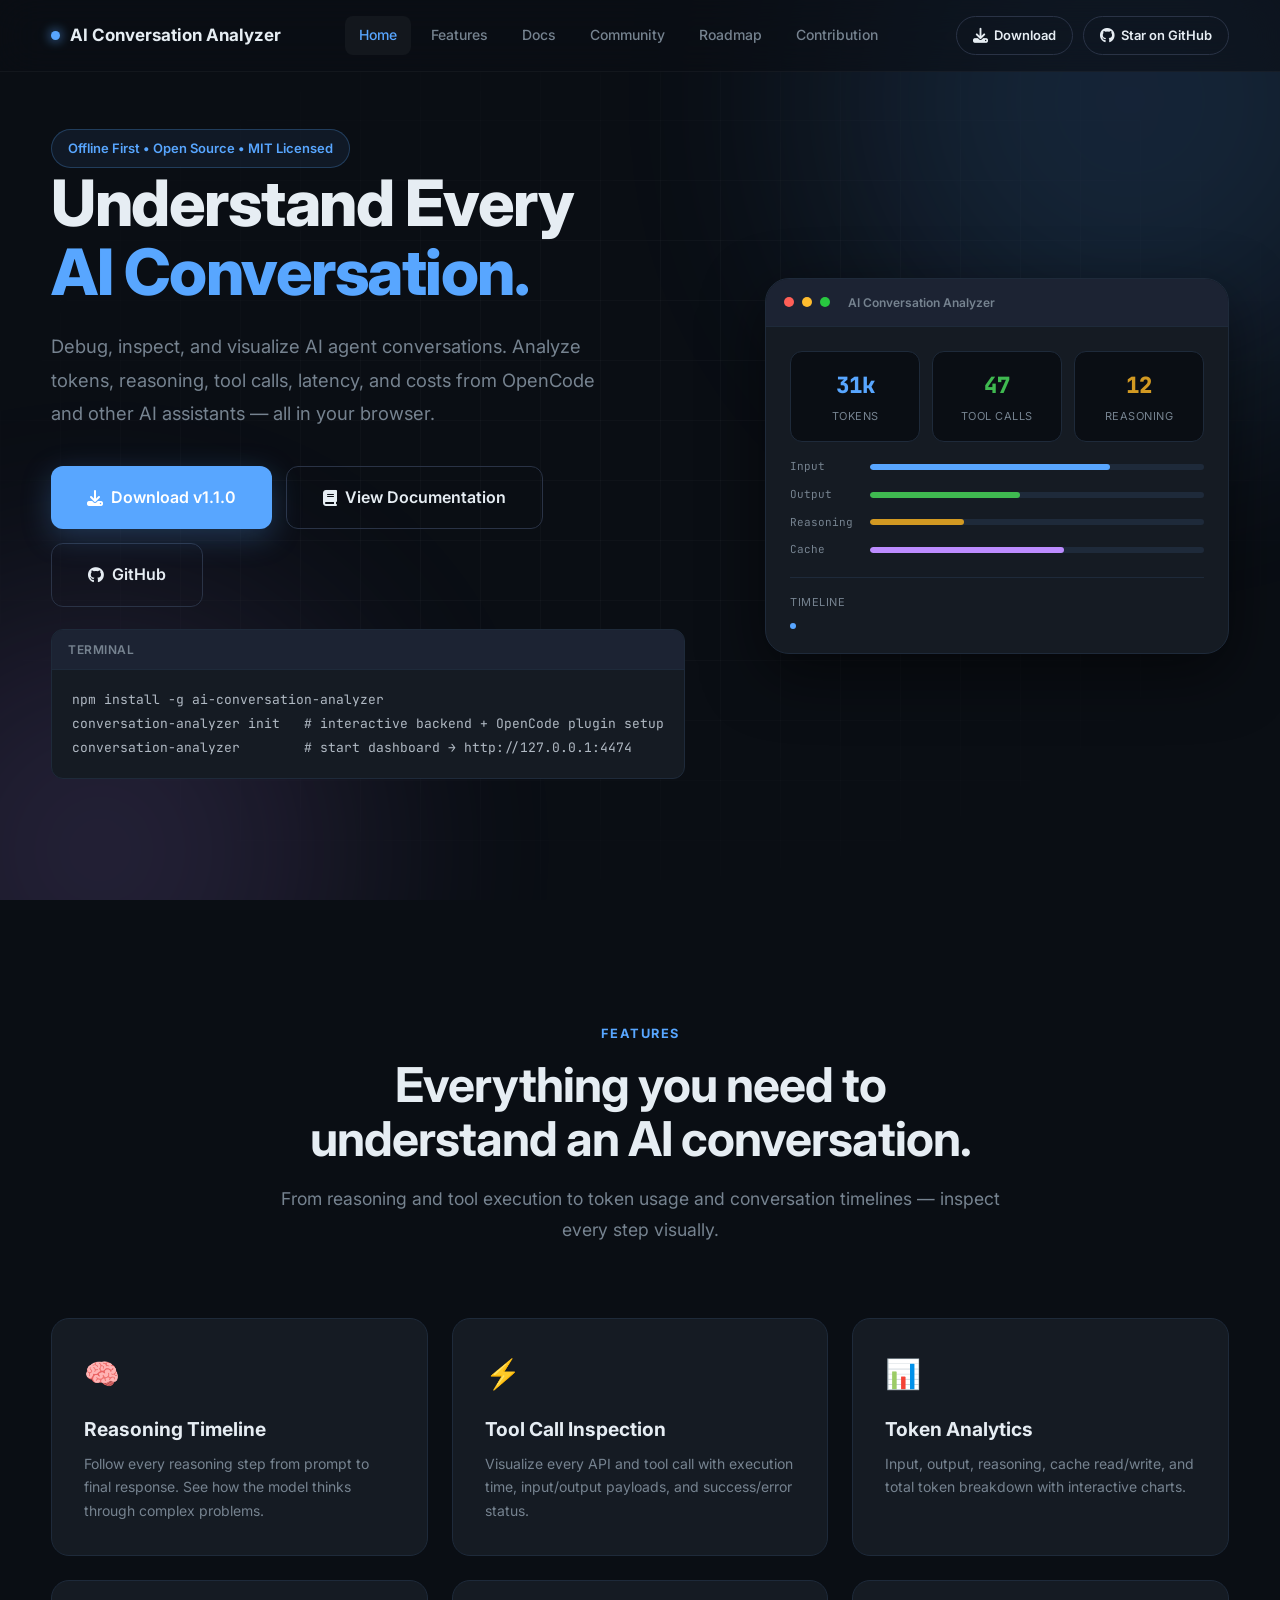
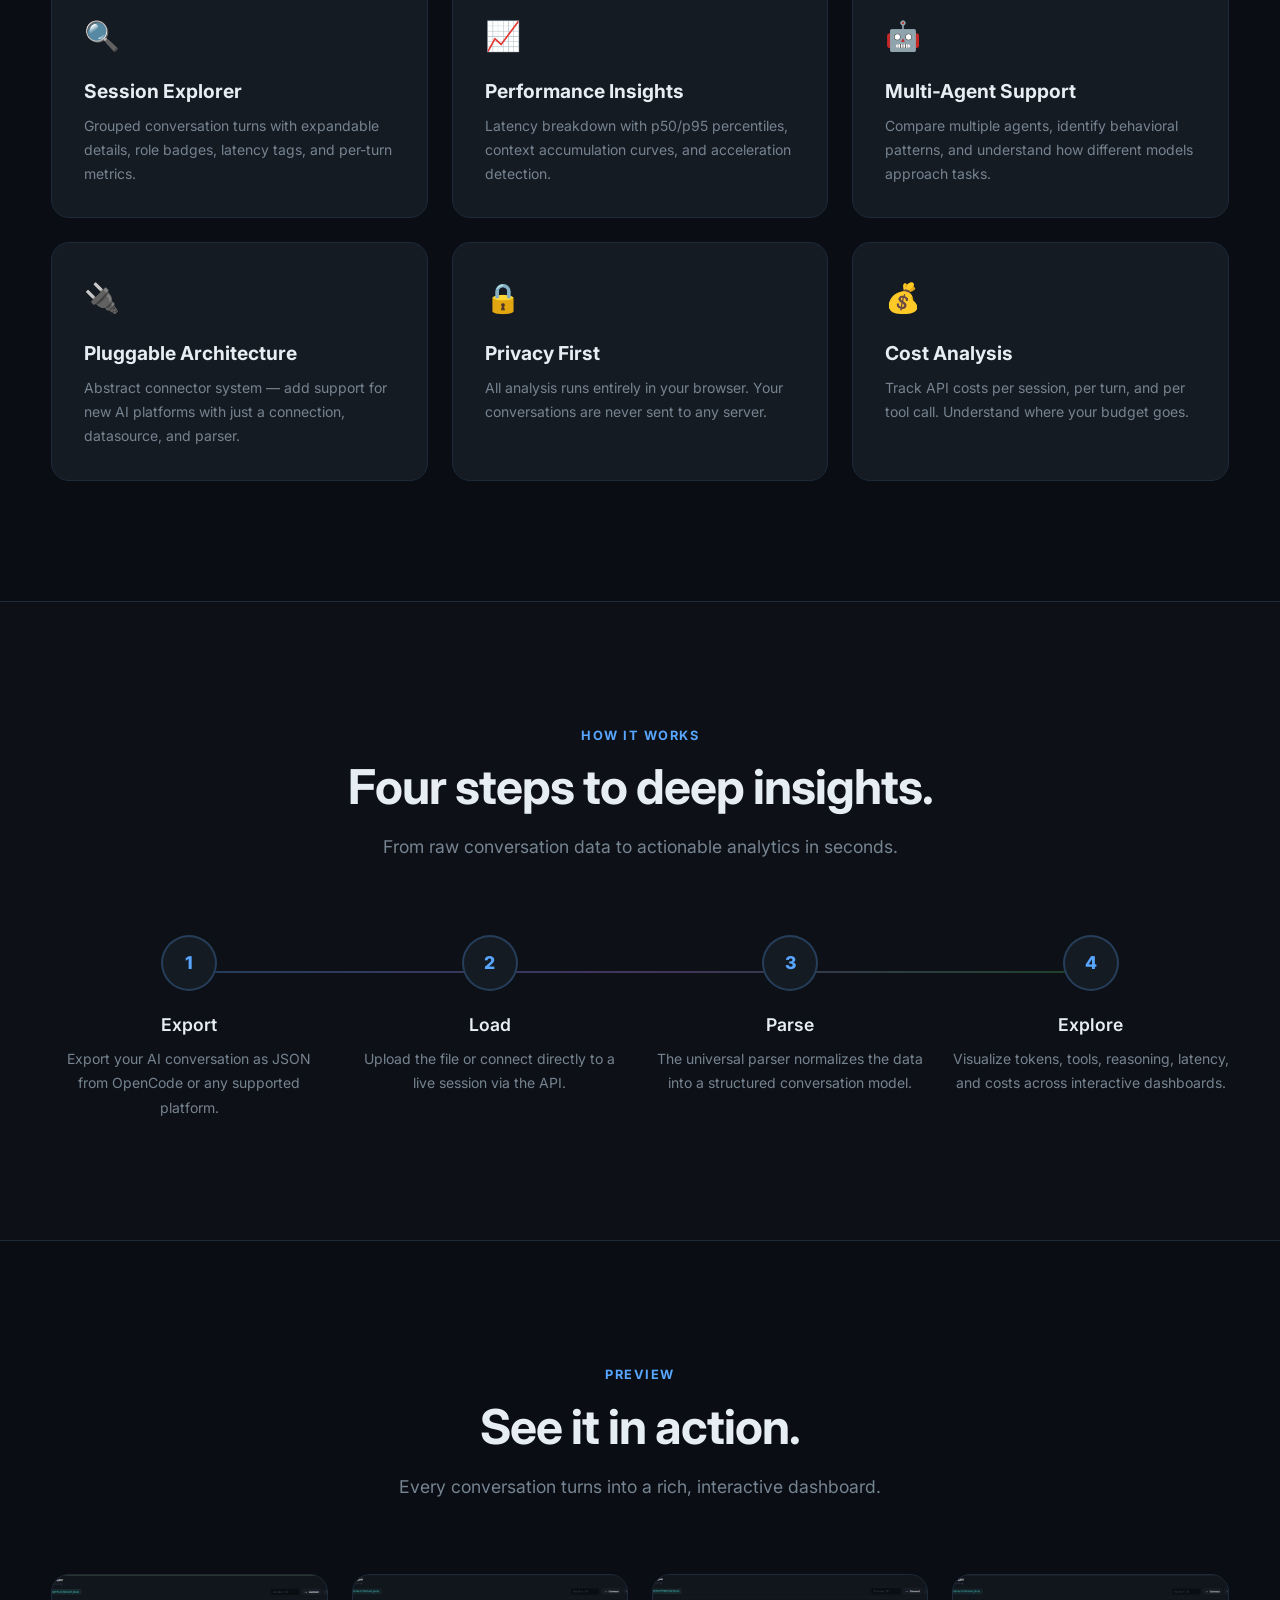
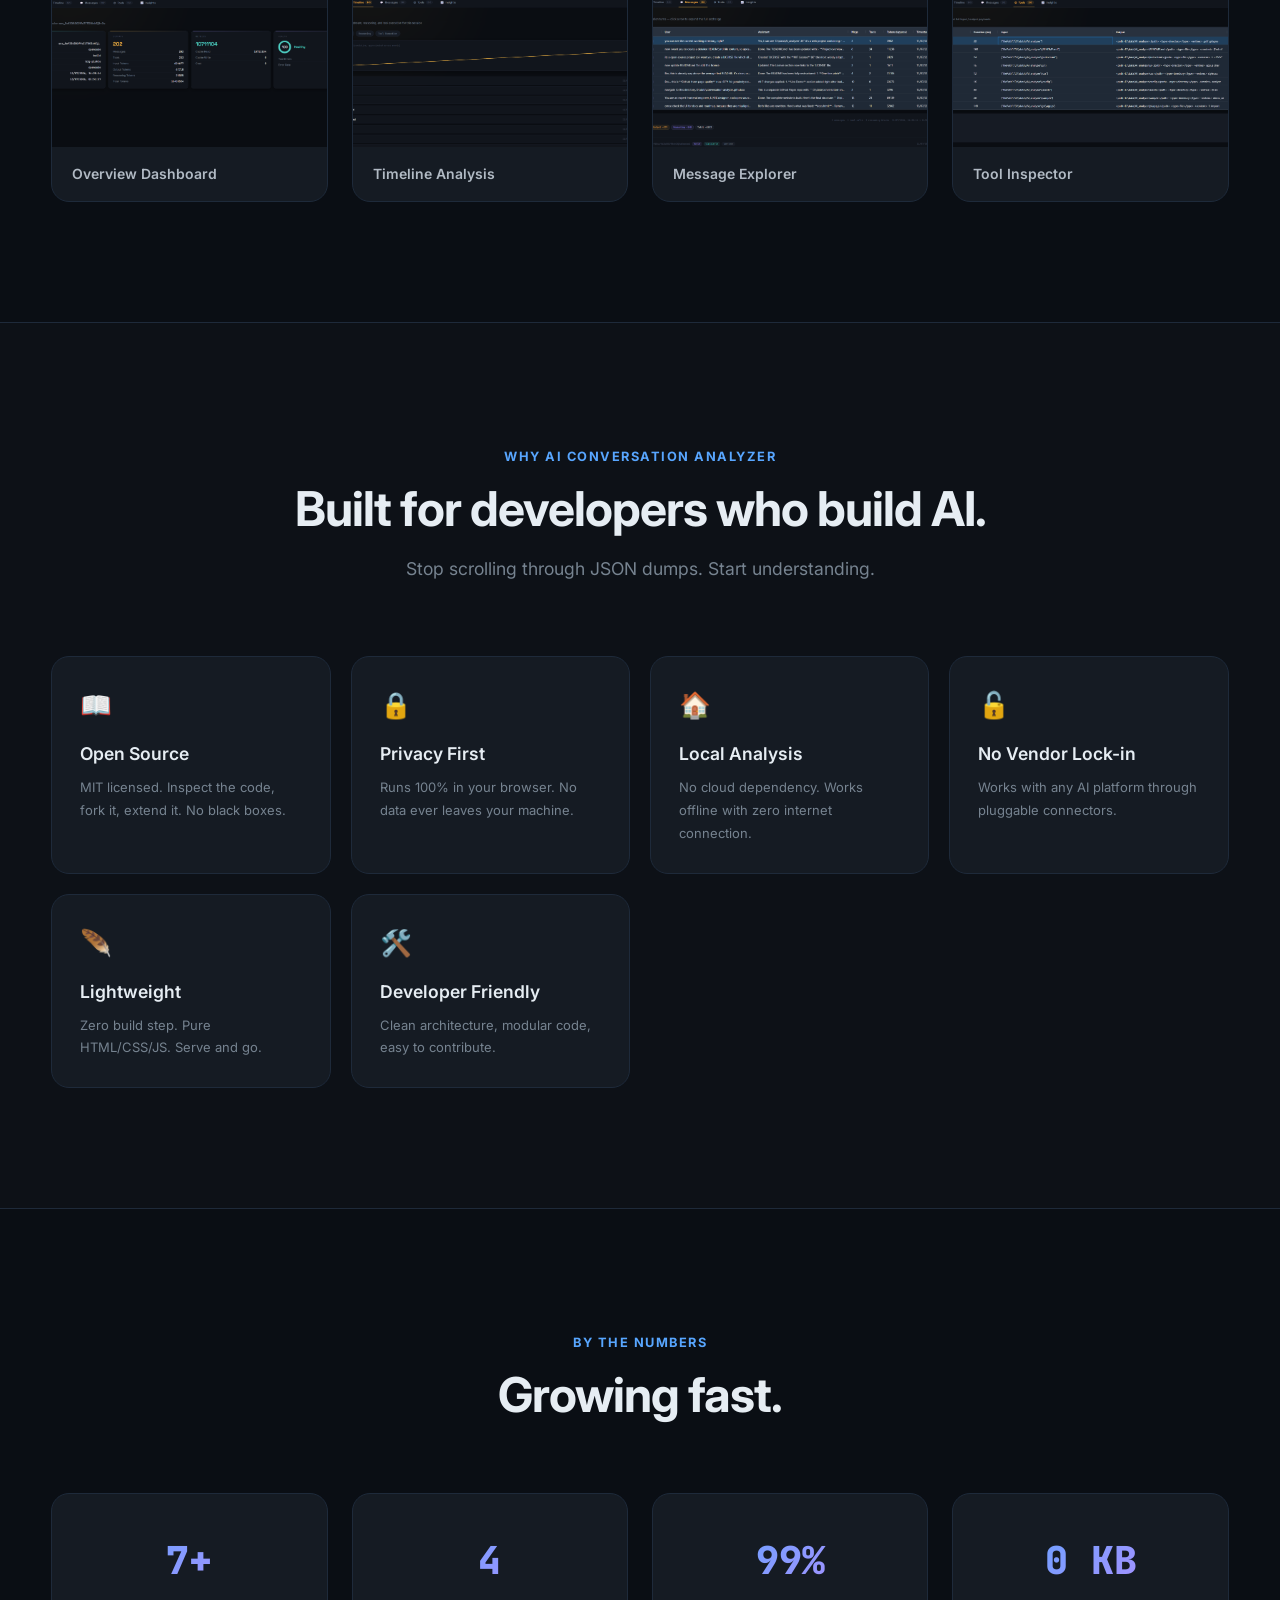
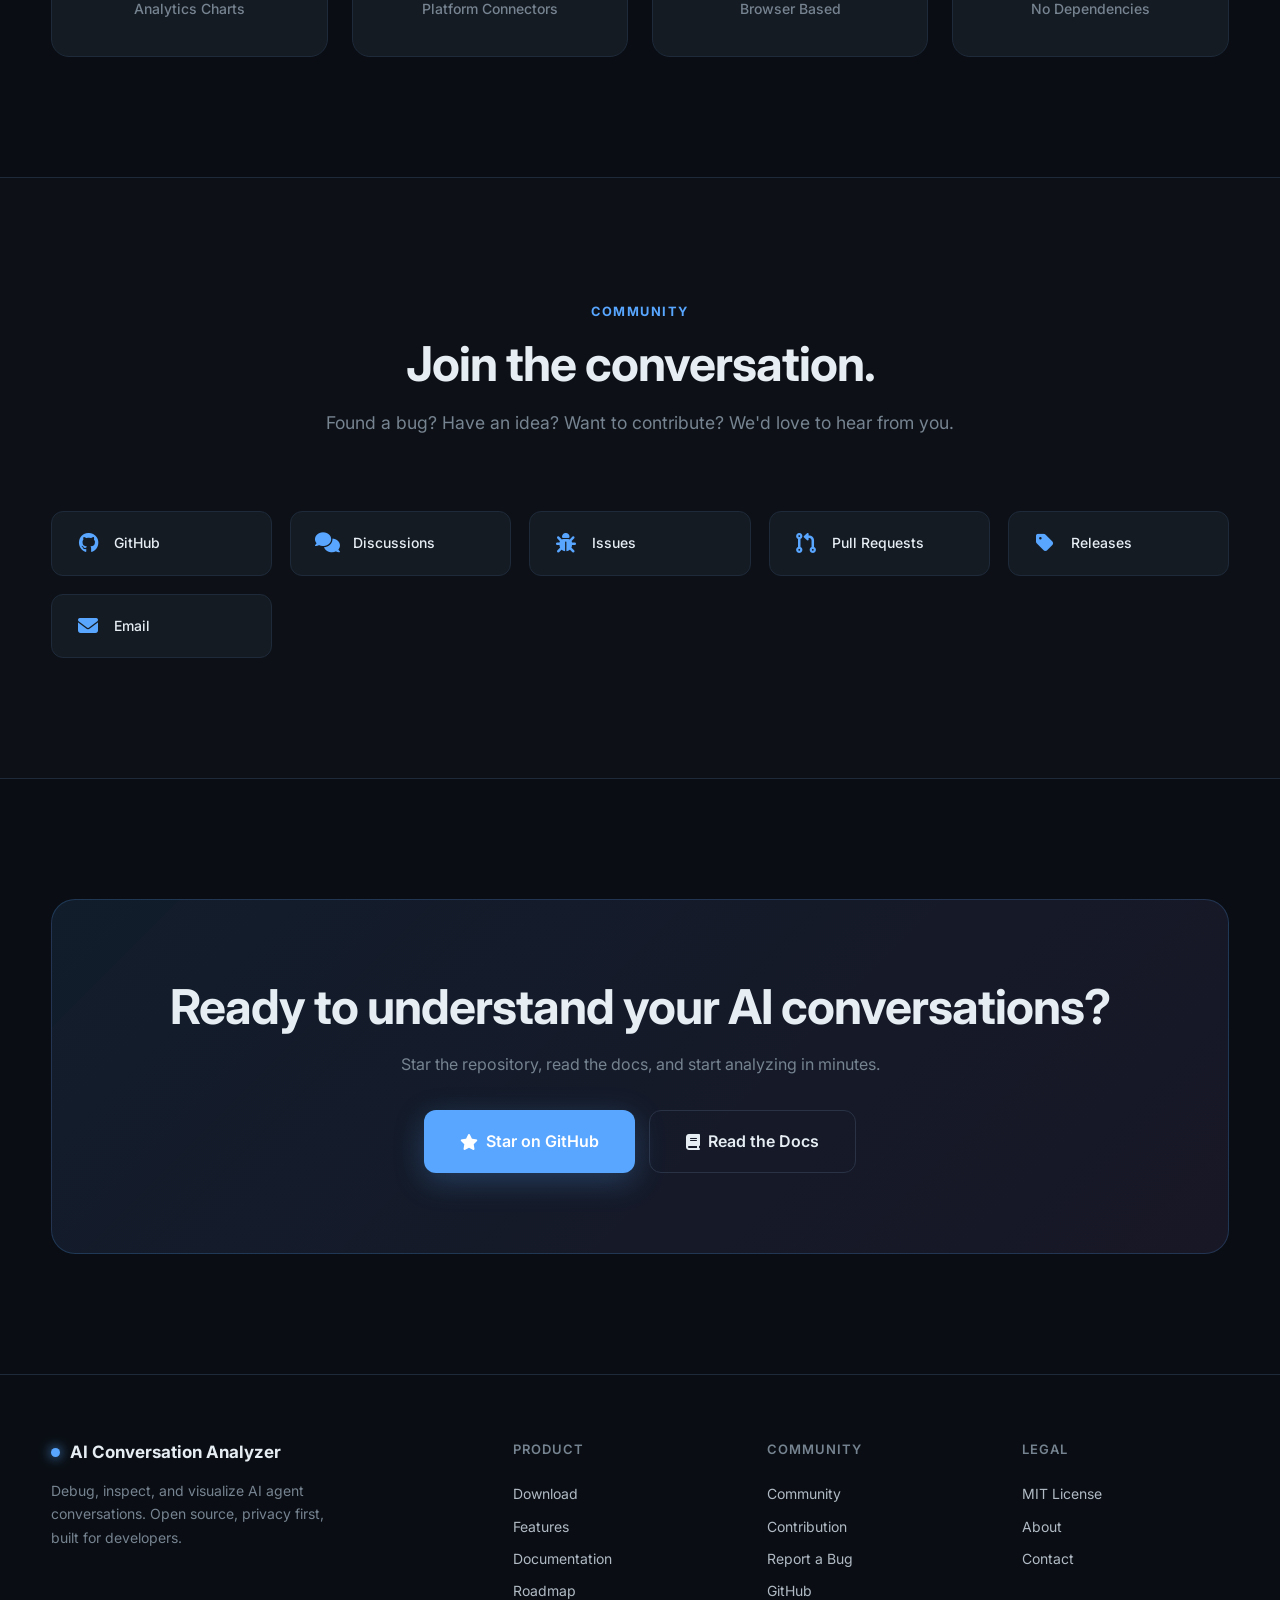
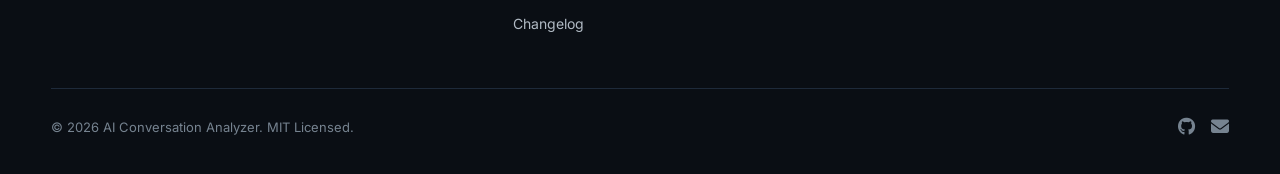
==== commit 5e5bec4d: "docs: update getting-started for npm flow + add v1.1.0 changelog entry" ====
--- a/index.html
+++ b/index.html
@@ -47,14 +47,21 @@
                     </p>
                     <div class="hero-buttons">
                         <a class="btn btn-primary btn-lg" data-github="releases" target="_blank">
-                            <i class="fa-solid fa-download"></i> Download v0.1.0
-                        </a>
+                            <i class="fa-solid fa-download"></i> Download v1.1.0 </a>
                         <a class="btn btn-secondary btn-lg" href="docs">
                             <i class="fa-solid fa-book"></i> View Documentation
                         </a>
                         <a class="btn btn-secondary btn-lg" data-github="base" target="_blank">
                             <i class="fa-brands fa-github"></i> GitHub
                         </a>
+                    </div>
+                    <div class="hero-install docs-code-block" style="margin-top: 22px;">
+                        <div class="docs-code-header">
+                            <span class="docs-code-lang">Terminal</span>
+                        </div>
+                        <pre><code>npm install -g ai-conversation-analyzer
+conversation-analyzer init   # interactive backend + OpenCode plugin setup
+conversation-analyzer        # start dashboard → http://127.0.0.1:4474</code></pre>
                     </div>
                 </div>
                 <div class="hero-visual">
--- a/css/responsive.css
+++ b/css/responsive.css
@@ -1,6 +1,9 @@
 /* ==========================================================================
    AI Conversation Analyzer — Responsive
    ========================================================================== */
+
+/* Hide mobile-only elements on desktop */
+.mobile-only { display: none !important; }
 
 /* ===========================
    Tablet & below (≤ 1024px)
@@ -51,6 +54,18 @@
     .nav-links a { padding: 14px 24px; border-top: 1px solid var(--border-light); width: 100%; }
     .nav-toggle { display: flex; }
     .btn-github.desktop { display: none; }
+    .mobile-only { display: inline-flex !important; }
+    .nav-mobile-actions {
+        display: flex;
+        gap: 10px;
+        padding: 16px 24px;
+        border-top: 1px solid var(--border-light);
+    }
+    .nav-mobile-actions .btn-github {
+        flex: 1;
+        justify-content: center;
+        padding: 12px 16px;
+    }
 
     /* Grids — force single column */
     .grid-2, .grid-3, .grid-4 { grid-template-columns: 1fr; }
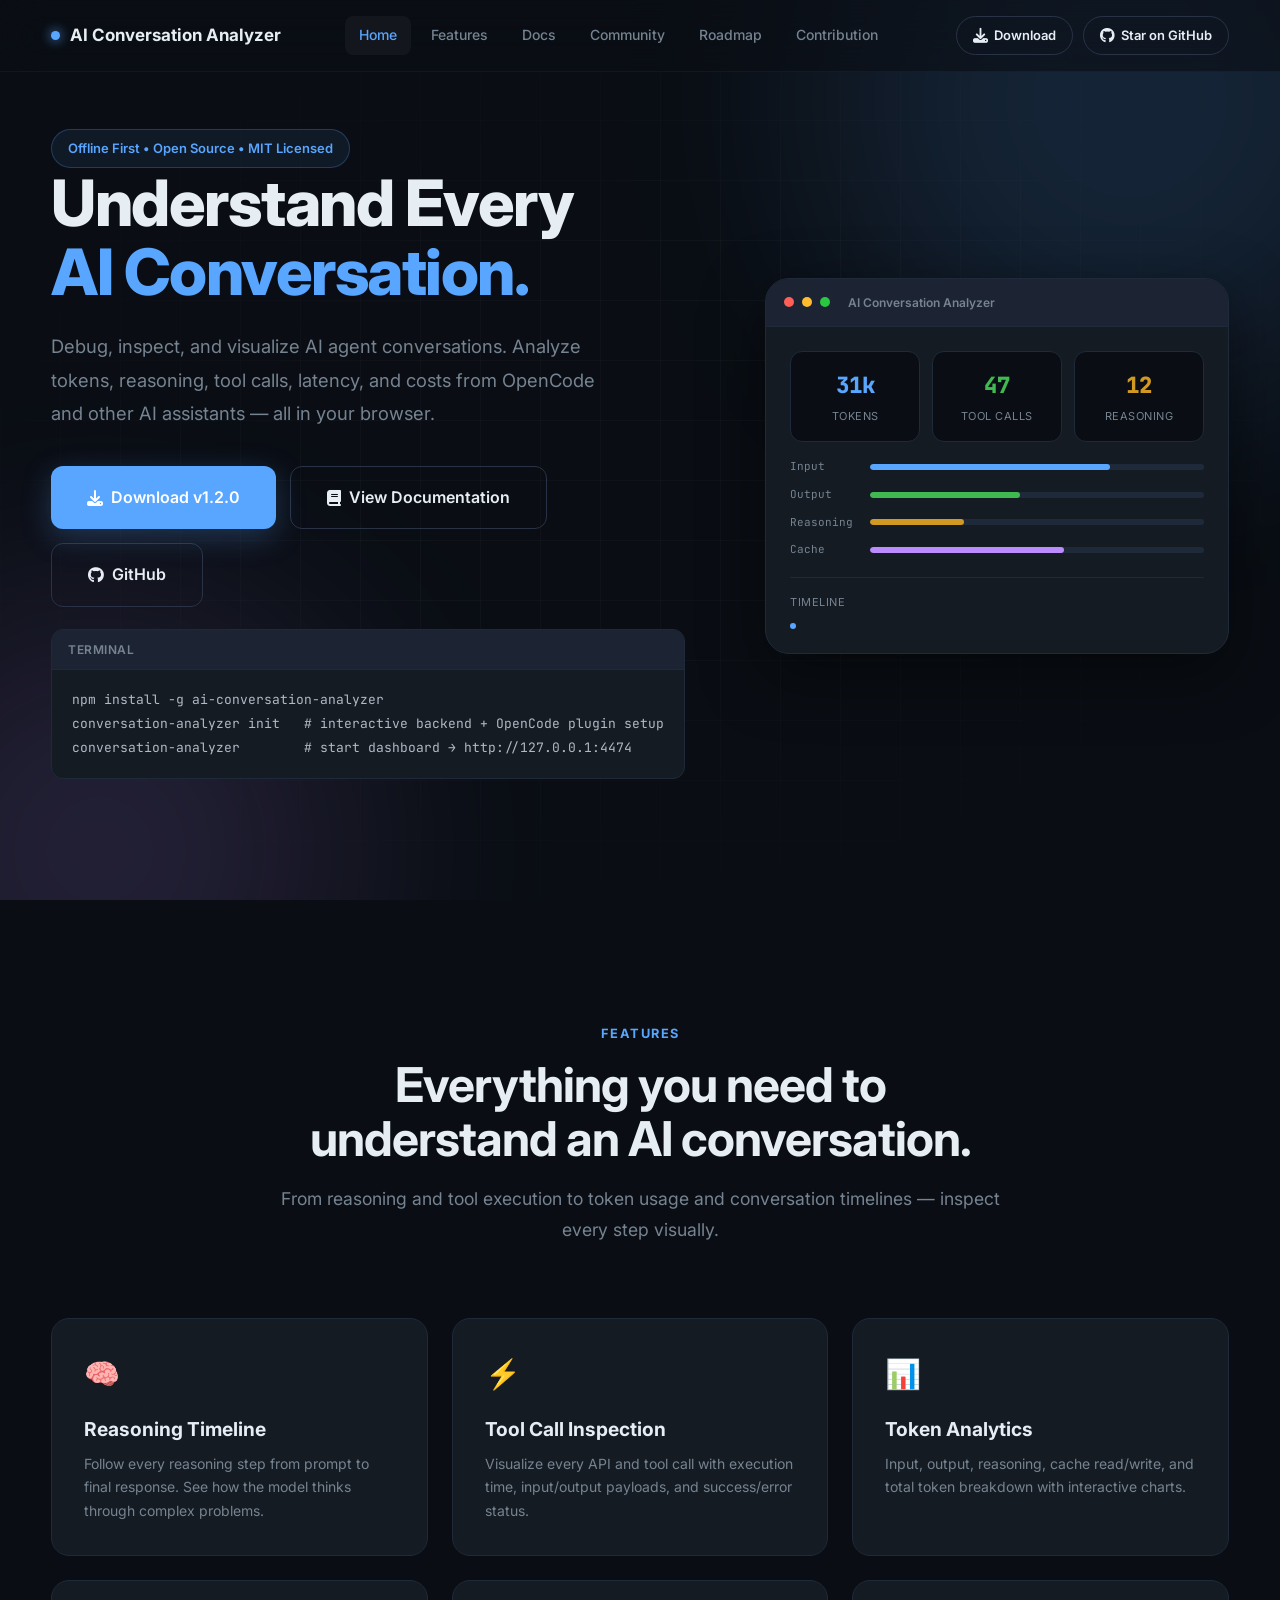
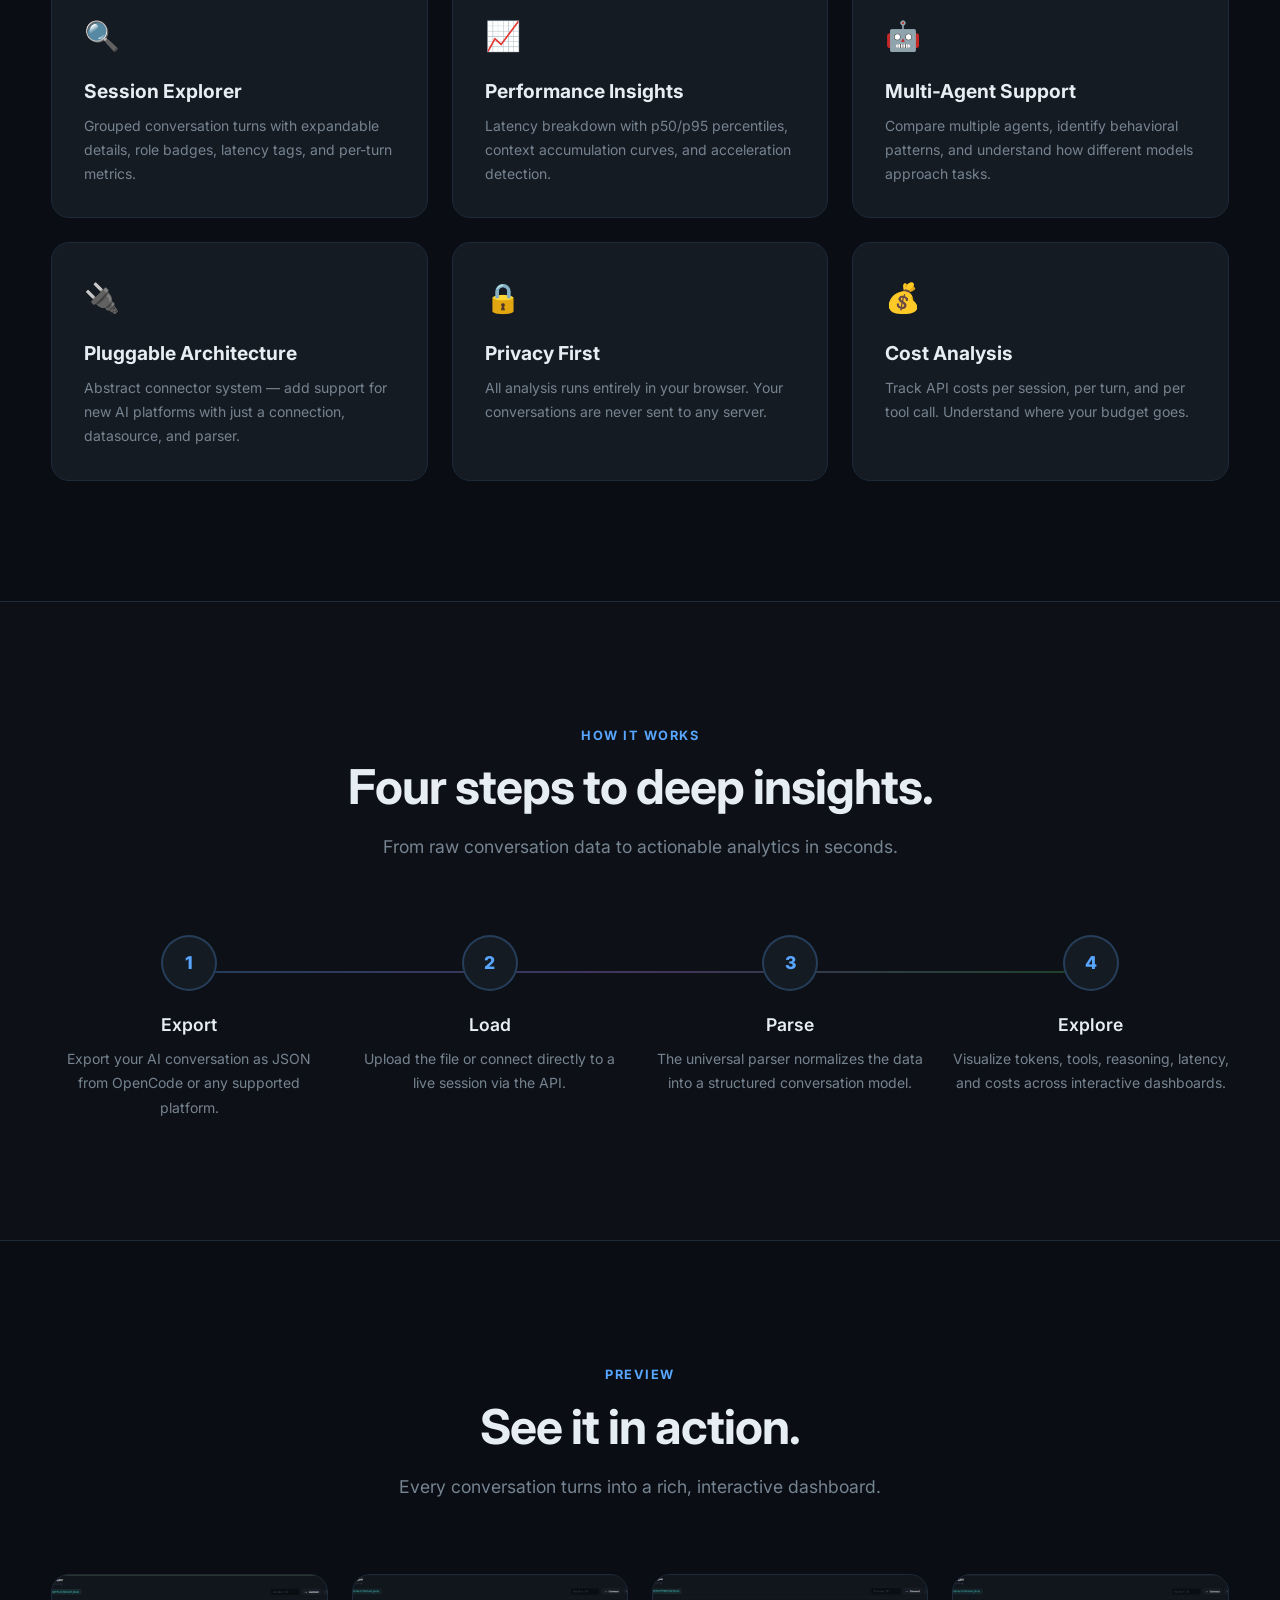
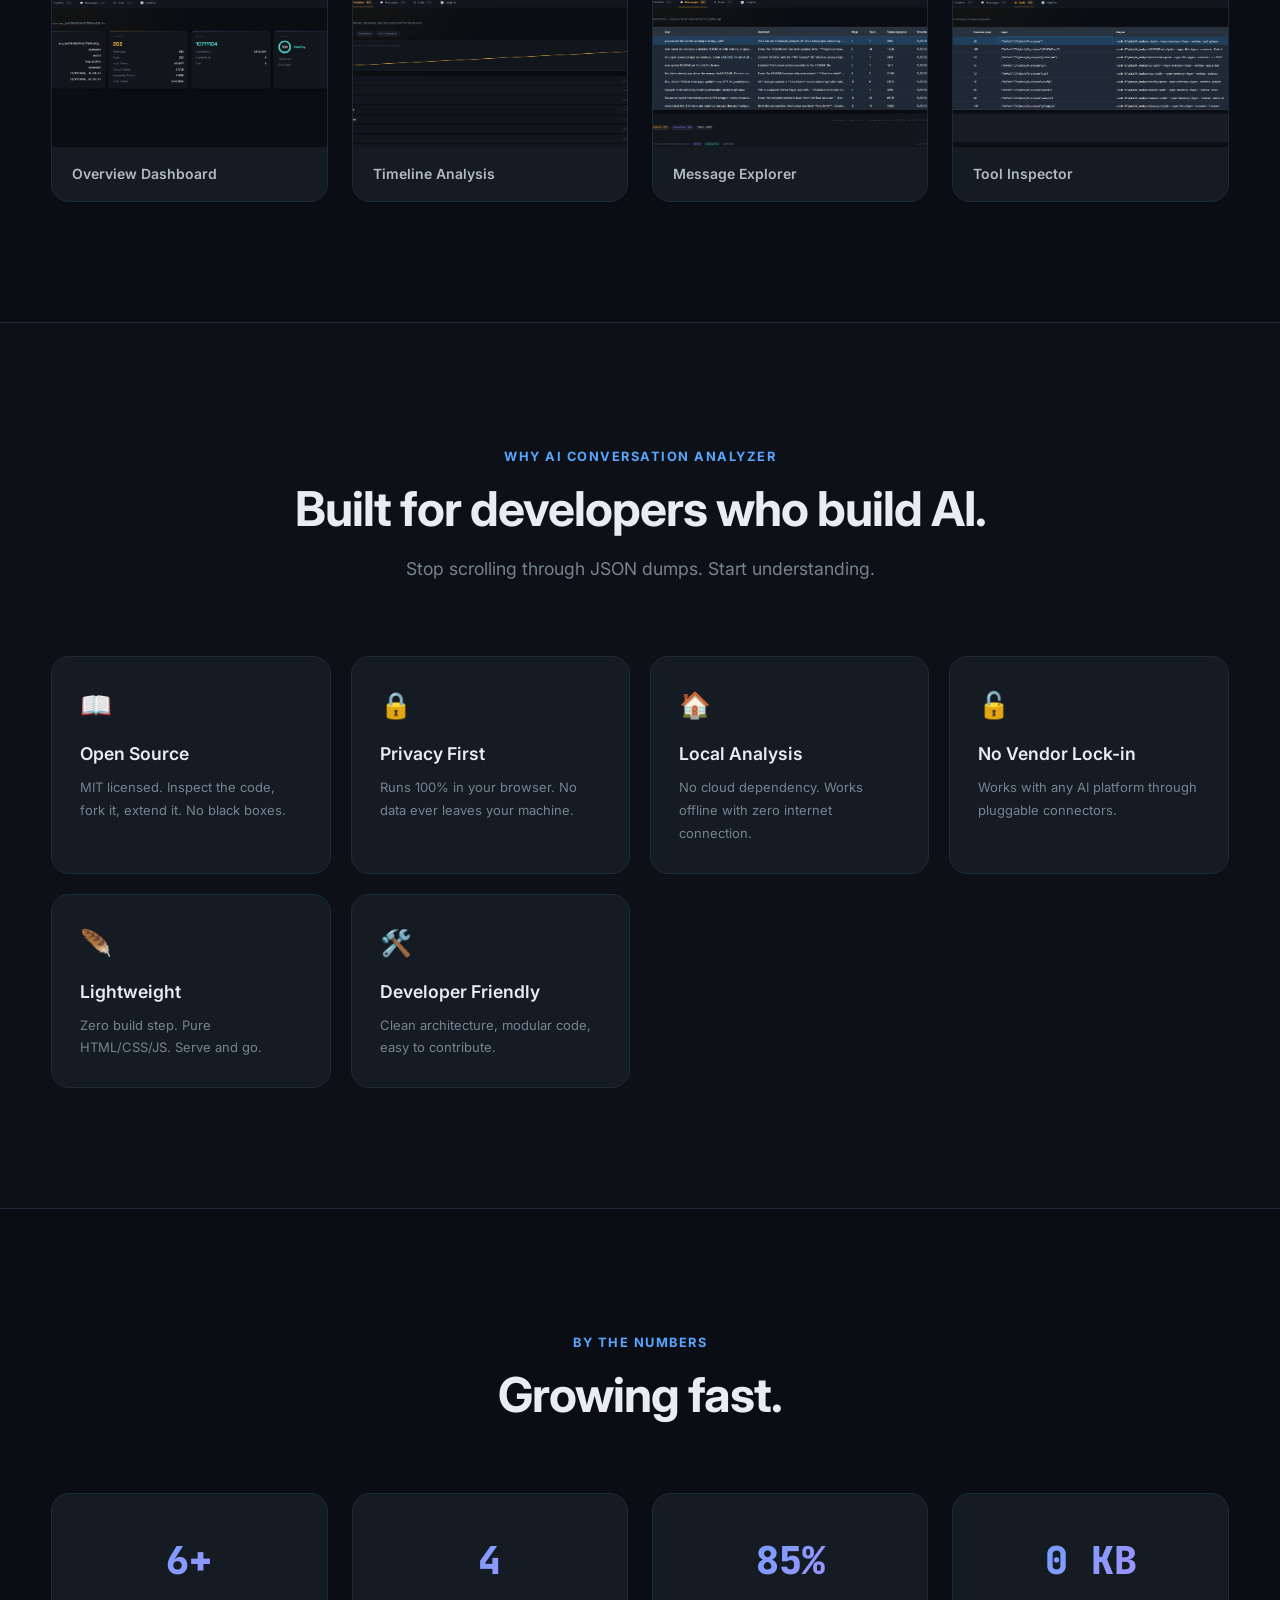
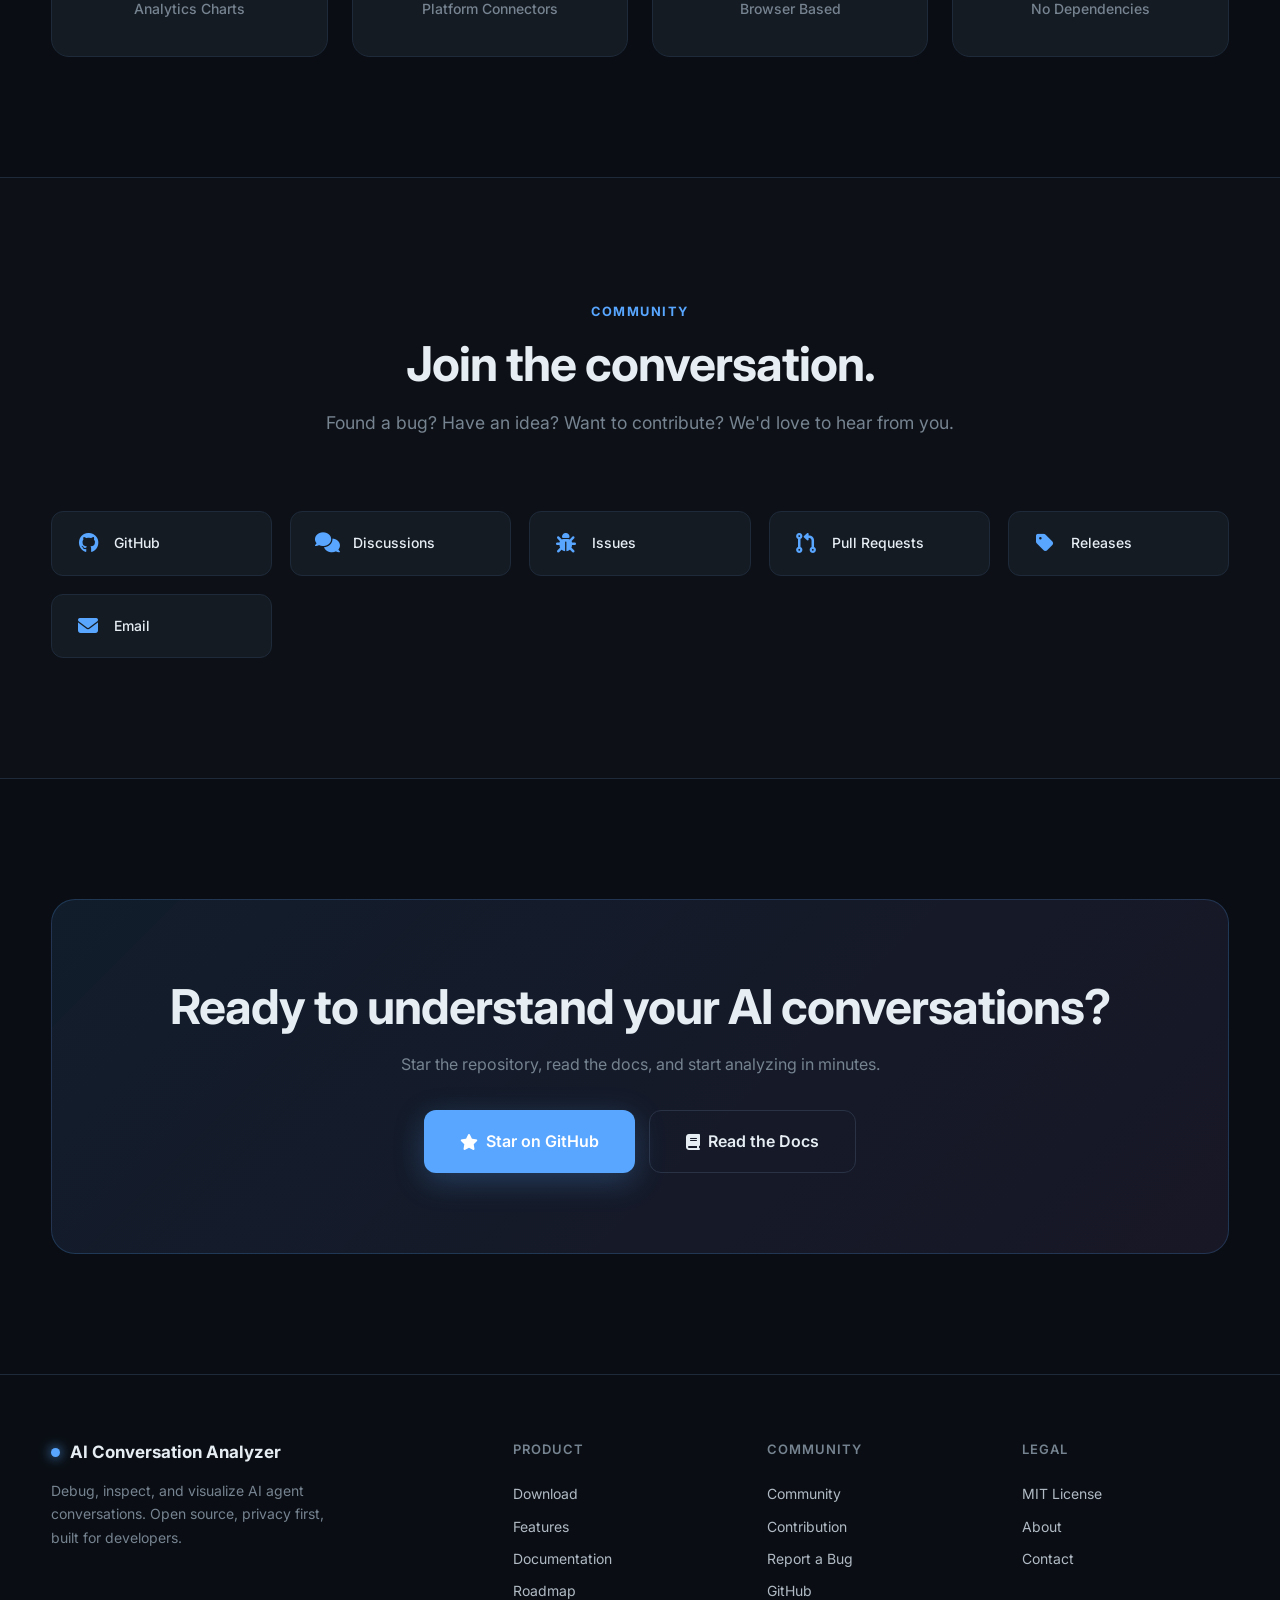
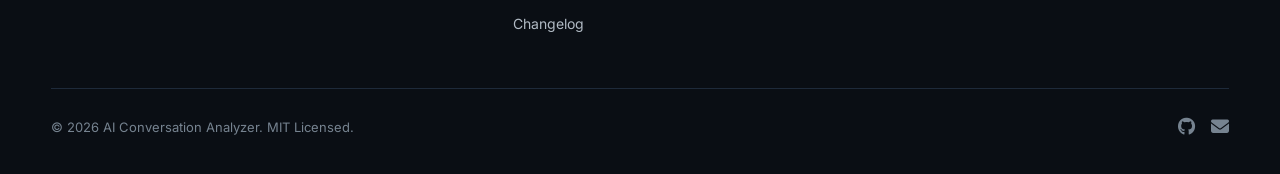
==== commit 71252346: "docs: v1.2.0/v1.2.1 changelog, quiet-logs + clean-uninstall features, logging docs" ====
--- a/index.html
+++ b/index.html
@@ -47,7 +47,7 @@
                     </p>
                     <div class="hero-buttons">
                         <a class="btn btn-primary btn-lg" data-github="releases" target="_blank">
-                            <i class="fa-solid fa-download"></i> Download v1.1.0 </a>
+                            <i class="fa-solid fa-download"></i> Download v1.2.0 </a>
                         <a class="btn btn-secondary btn-lg" href="docs">
                             <i class="fa-solid fa-book"></i> View Documentation
                         </a>
--- a/css/responsive.css
+++ b/css/responsive.css
@@ -35,6 +35,8 @@
     .page-header h1 { font-size: 2rem; }
     .page-header p { font-size: 0.95rem; }
 
+    .hero-install { max-width: 100vw; margin-right: 10px }
+
     /* Nav */
     .nav-links {
         position: fixed;
